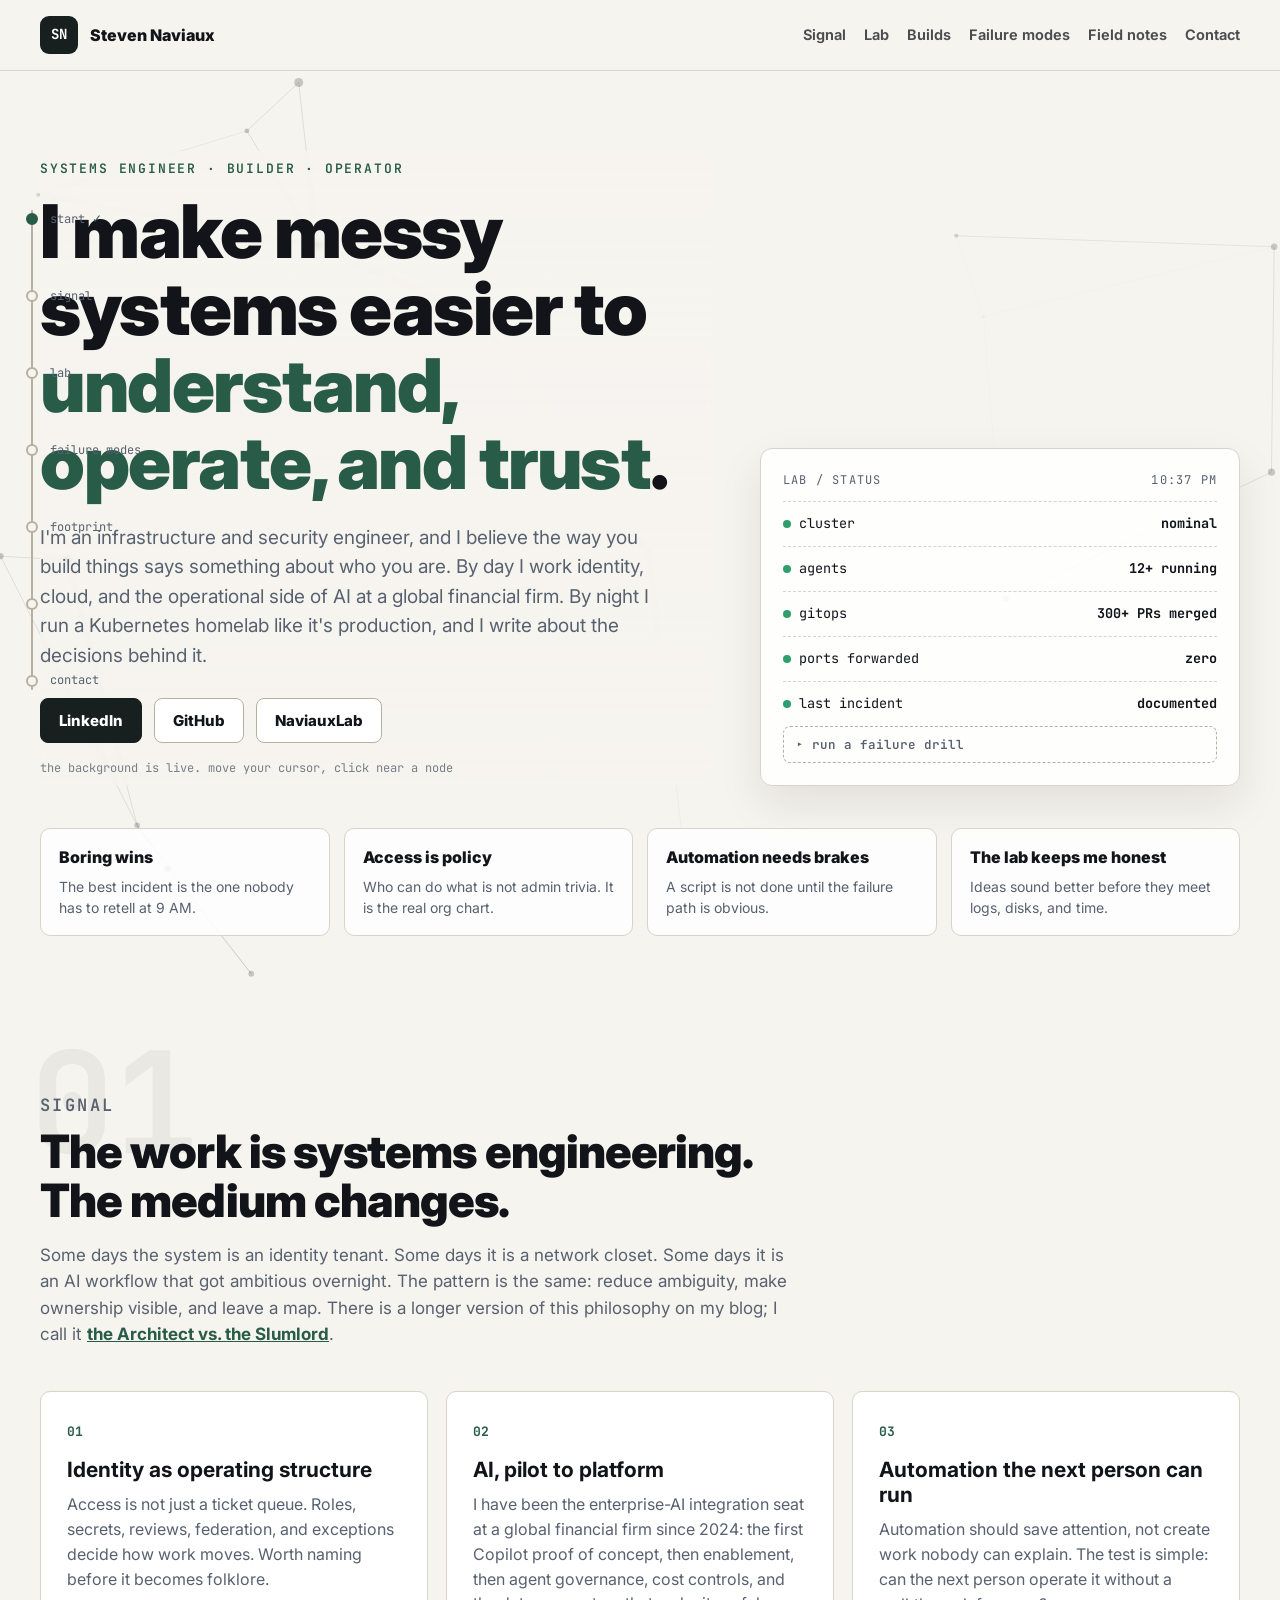
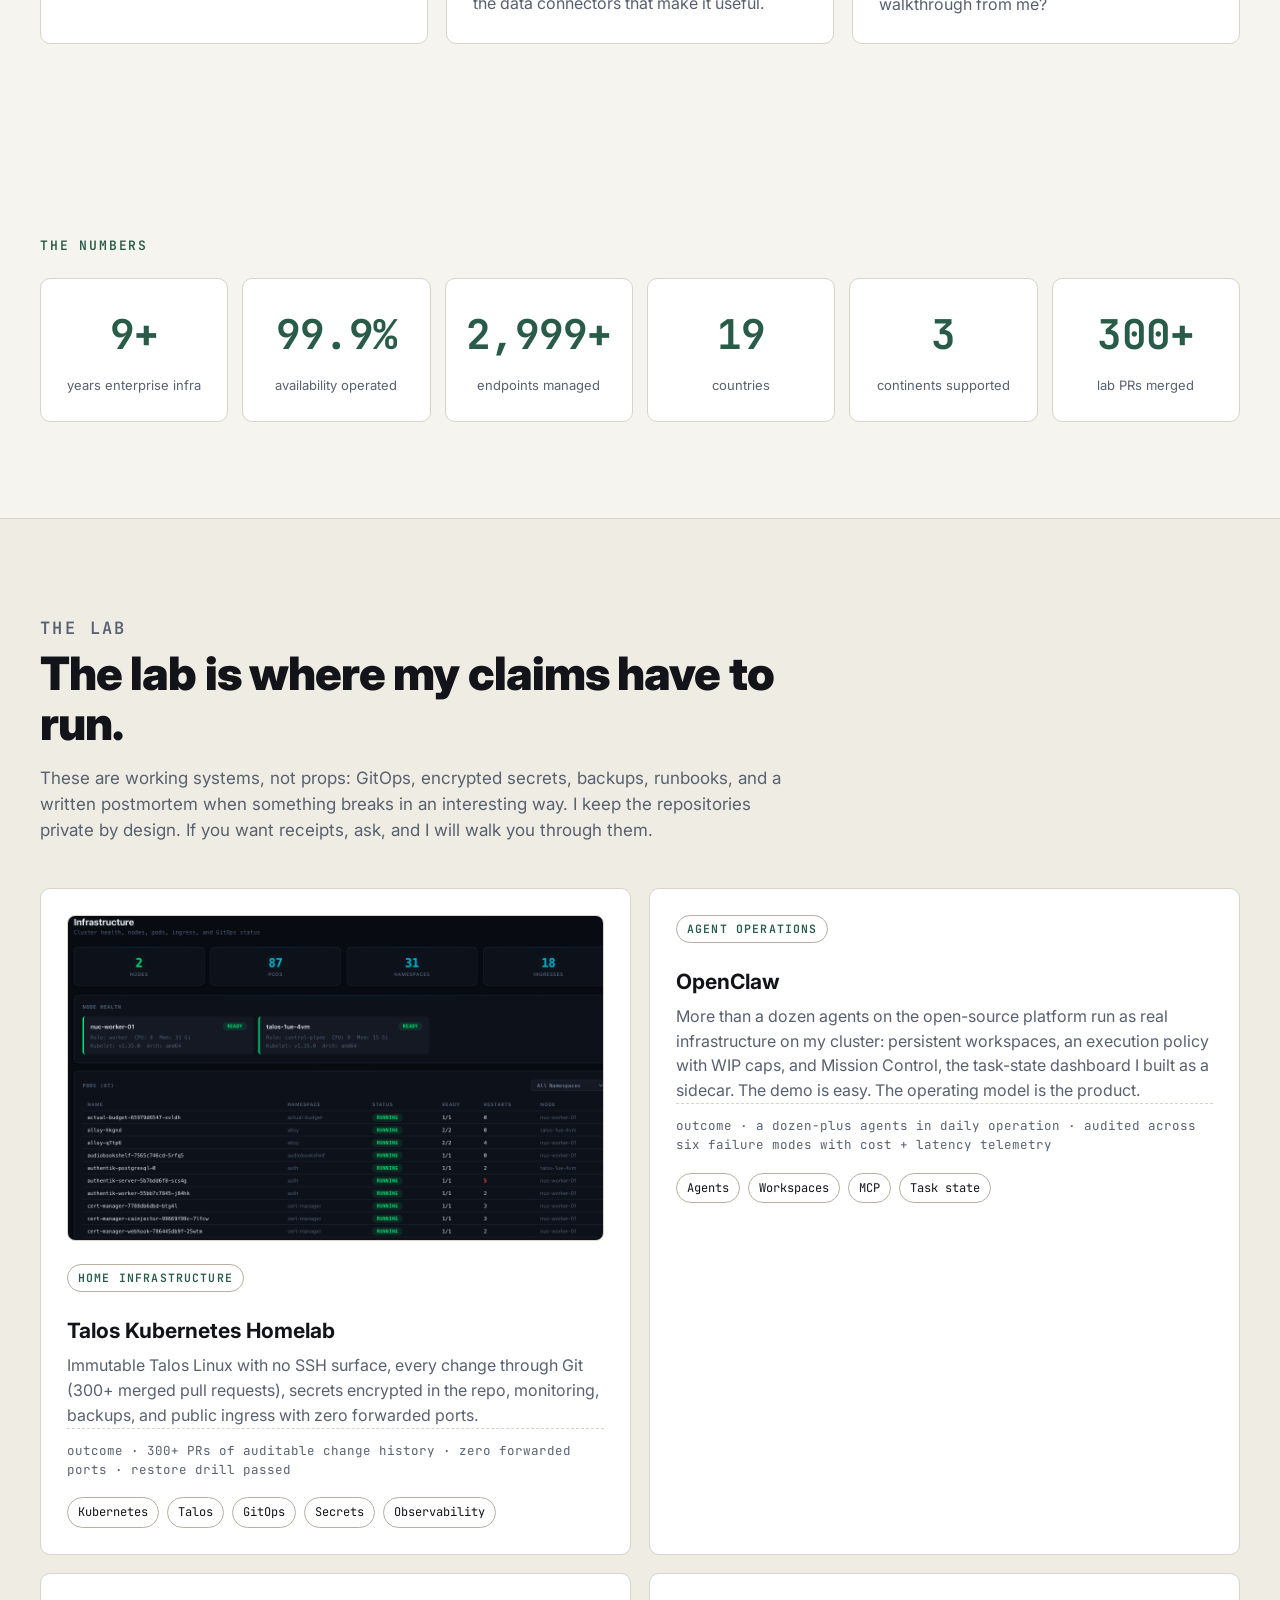
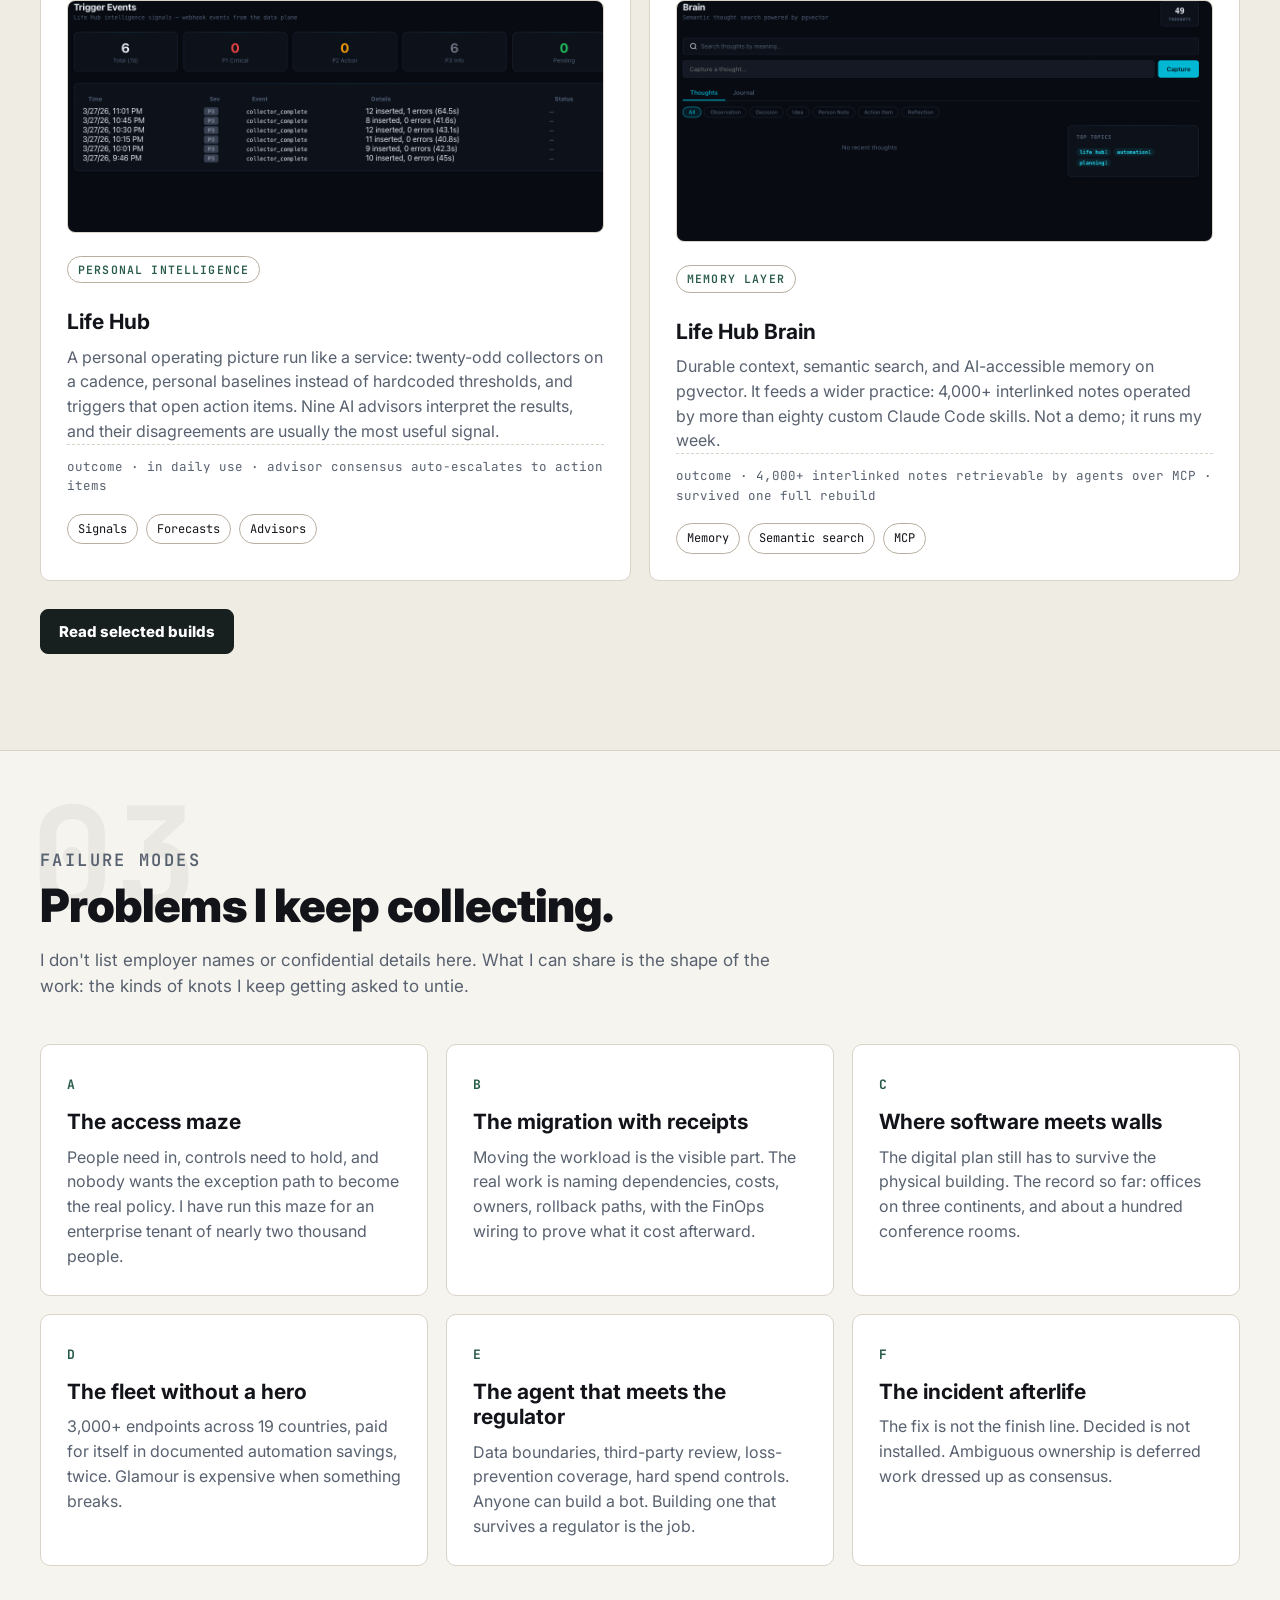
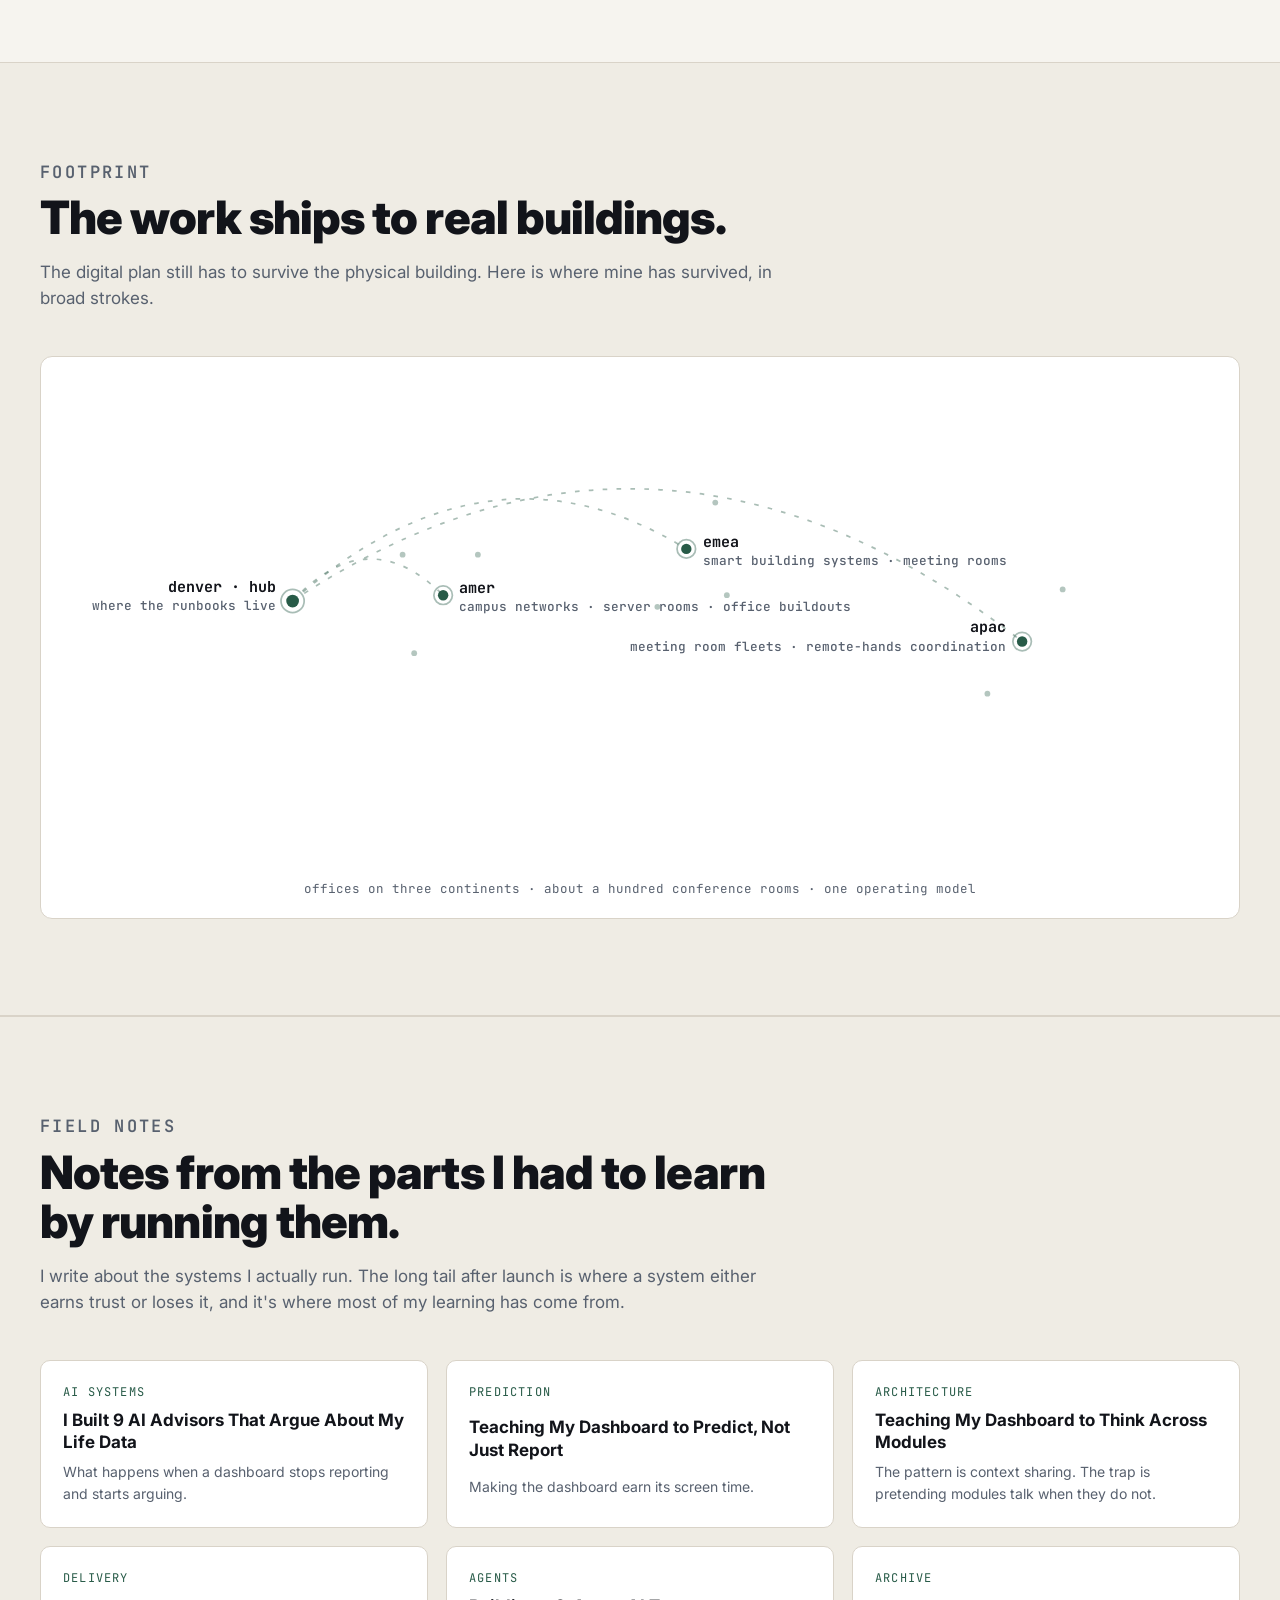
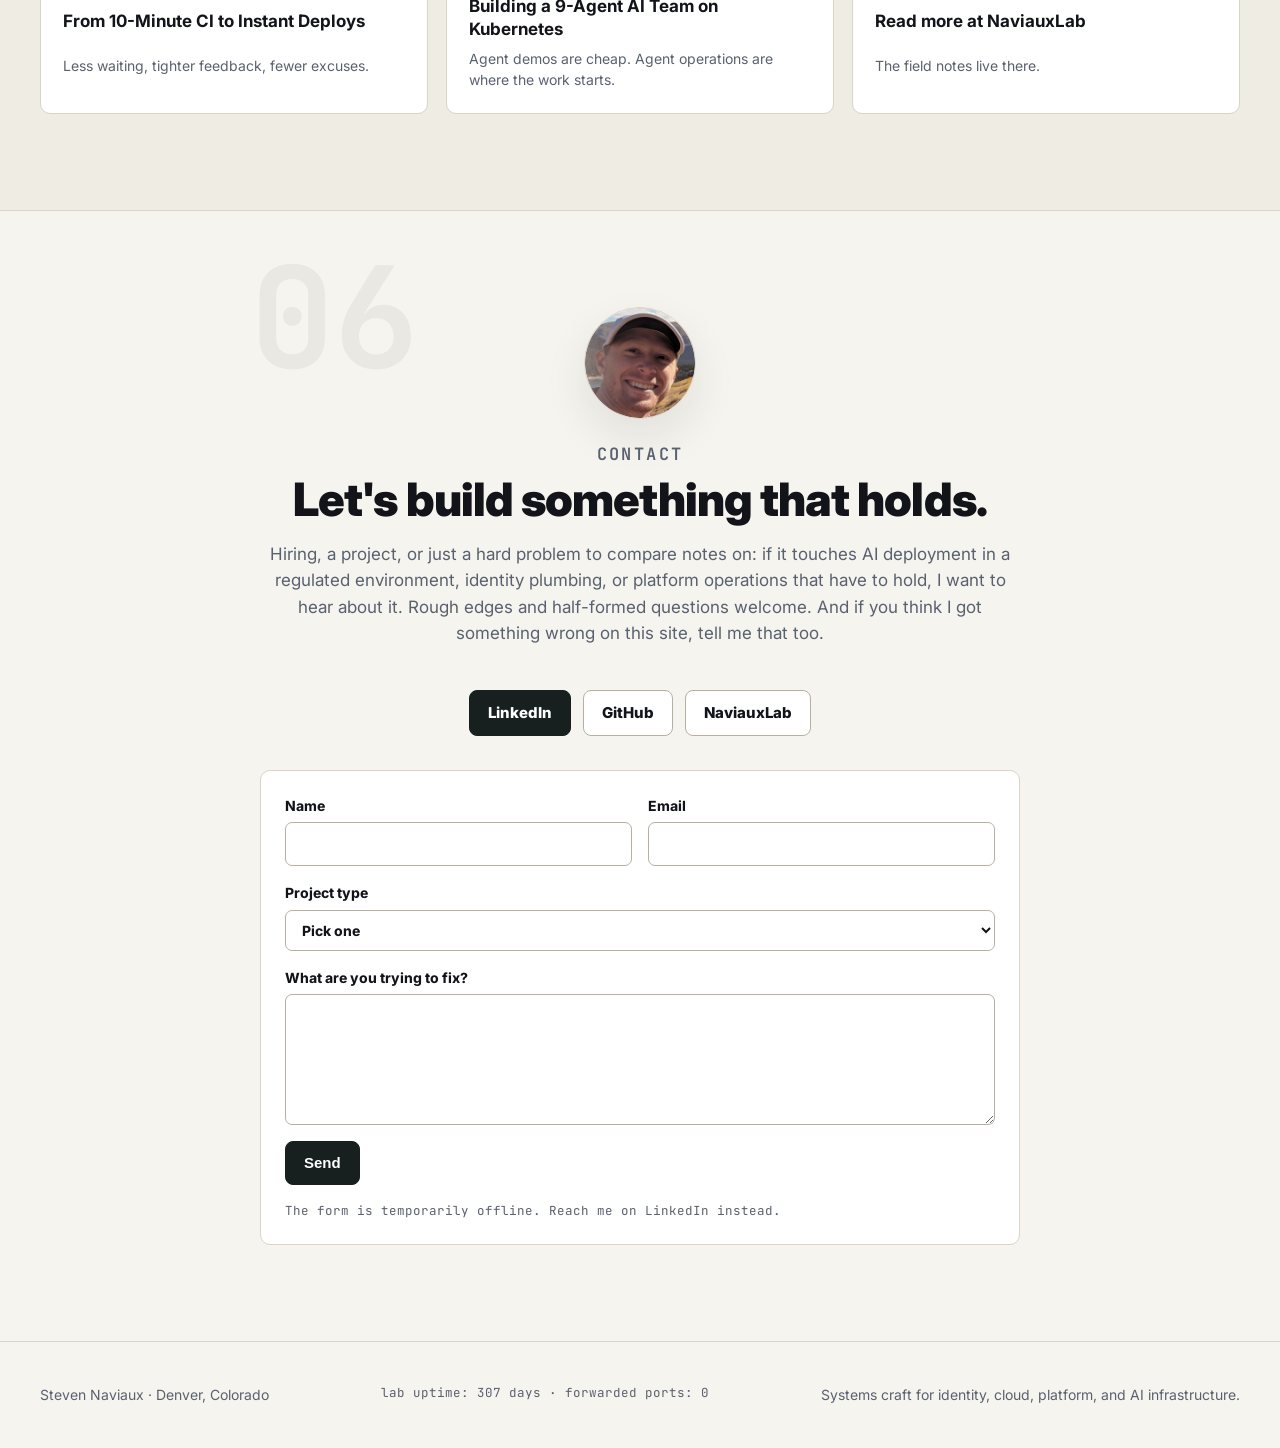
==== index.html @ 9220adcc "feat: launch portfolio site - Promote reviewed portfolio to root: topology homepage, selected builds" ====
<!doctype html>
<html lang="en">
  <head>
    <meta charset="utf-8">
    <meta name="viewport" content="width=device-width, initial-scale=1">
    <meta name="robots" content="index,follow">
    <title>Steven Naviaux | Systems Craft</title>
    <meta name="description" content="Steven Naviaux is a systems engineer focused on identity, cloud infrastructure, and the operational layer of AI deployment: governance, cost discipline, observability, and agent operations.">
    <link rel="canonical" href="https://www.stevennaviaux.com/">
    <meta property="og:type" content="profile">
    <meta property="og:title" content="Steven Naviaux | Systems Craft">
    <meta property="og:description" content="Steven Naviaux is a systems engineer focused on identity, cloud infrastructure, and the operational layer of AI deployment: governance, cost discipline, observability, and agent operations.">
    <meta property="og:url" content="https://www.stevennaviaux.com/">
    <meta property="og:image" content="https://www.stevennaviaux.com/assets/headshot.png">
    <meta name="twitter:card" content="summary">
    <meta name="twitter:title" content="Steven Naviaux | Systems Craft">
    <meta name="twitter:description" content="Steven Naviaux is a systems engineer focused on identity, cloud infrastructure, and the operational layer of AI deployment: governance, cost discipline, observability, and agent operations.">
    <meta name="twitter:image" content="https://www.stevennaviaux.com/assets/headshot.png">
    <link rel="icon" type="image/svg+xml" href="assets/favicon.svg">
    <link rel="preconnect" href="https://fonts.googleapis.com">
    <link rel="preconnect" href="https://fonts.gstatic.com" crossorigin>
    <link rel="stylesheet" href="https://fonts.googleapis.com/css2?family=Inter:wght@400..900&family=JetBrains+Mono:wght@400;600;700&display=swap">
    <style>
      :root {
        --ink: #12141a;
        --muted: #58616f;
        --paper: #f6f4ef;
        --panel: #ffffff;
        --line: #d9d3c8;
        --line-strong: #b9afa1;
        --forest: #285b48;
        --charcoal: #18201f;
        --mono: "JetBrains Mono", ui-monospace, SFMono-Regular, Menlo, monospace;
        --shadow: 0 18px 45px rgba(18, 20, 26, 0.09);
      }
      * { box-sizing: border-box; }
      html { scroll-behavior: smooth; }
      body {
        margin: 0;
        background: var(--paper);
        color: var(--ink);
        font-family: Inter, ui-sans-serif, system-ui, sans-serif;
        line-height: 1.55;
      }
      a { color: inherit; }
      :focus-visible { outline: 3px solid var(--forest); outline-offset: 3px; }
      main[id], section[id] { scroll-margin-top: 96px; }

      .ribbon {
        background: var(--charcoal);
        color: #f6f4ef;
        font-family: var(--mono);
        font-size: 12.5px;
        padding: 9px 24px;
        letter-spacing: 0.04em;
      }
      .ribbon strong { color: #8fd4b4; }

      /* pipeline spine */
      .spine {
        position: fixed; left: 26px; top: 50%; transform: translateY(-50%);
        height: min(54vh, 480px); z-index: 40;
        display: flex; flex-direction: column; justify-content: space-between;
      }
      .spine-line {
        position: absolute; left: 5px; top: 0; bottom: 0; width: 2px;
        background: var(--line-strong); border-radius: 2px;
      }
      .spine-fill {
        position: absolute; left: 0; top: 0; width: 100%; height: 0;
        background: var(--forest);
        border-radius: 2px;
        transition: height 0.15s linear;
      }
      .spine-node {
        position: relative; display: flex; align-items: center; gap: 12px;
        text-decoration: none; font-family: var(--mono); font-size: 12px; color: var(--muted);
      }
      .spine-node i {
        width: 12px; height: 12px; border-radius: 50%;
        background: var(--paper); border: 2px solid var(--line-strong);
        transition: background 0.3s, border-color 0.3s; flex: 0 0 auto;
      }
      .spine-node span { opacity: 0; transform: translateX(-6px); transition: opacity 0.25s, transform 0.25s; }
      .spine-node:hover span, .spine-node:focus-visible span, .spine-node.active span { opacity: 1; transform: none; }
      .spine-node.done i { background: var(--forest); border-color: var(--forest); }
      .spine-node.done span::after { content: " ✓"; color: var(--forest); }
      @media (max-width: 1180px) { .spine { display: none; } }

      /* chaos drill + toast */
      .chaos {
        font-family: var(--mono); font-size: 12.5px; font-weight: 600;
        border: 1px dashed var(--line-strong); border-radius: 7px;
        background: transparent; color: var(--muted);
        padding: 9px 12px; cursor: pointer; text-align: left;
        transition: color 0.2s, border-color 0.2s;
      }
      .chaos:hover:not(:disabled) { color: var(--forest); border-color: var(--forest); }
      .chaos:disabled { cursor: wait; color: #c0392b; border-color: #c0392b; }
      .status-row.down .dot { background: #c0392b; animation-duration: 0.6s; }
      .status-row.down b { color: #c0392b; }
      .toast {
        position: fixed; right: 22px; bottom: 22px; z-index: 70;
        background: var(--charcoal); color: #efece4;
        font-family: var(--mono); font-size: 13px;
        border-radius: 9px; padding: 14px 18px; box-shadow: var(--shadow);
        opacity: 0; transform: translateY(14px); transition: opacity 0.3s, transform 0.3s;
        pointer-events: none; max-width: 340px;
      }
      .toast.show { opacity: 1; transform: none; }
      .toast b { color: #8fd4b4; }
      .hint { font-family: var(--mono); font-size: 12px; color: var(--muted); margin: 16px 0 0; opacity: 0.8; }

      header.site {
        position: sticky; top: 0; z-index: 50;
        display: flex; align-items: center; justify-content: space-between; gap: 20px;
        padding: 16px 40px;
        background: rgba(246, 244, 239, 0.88);
        backdrop-filter: blur(10px);
        border-bottom: 1px solid var(--line);
      }
      .brand { display: flex; align-items: center; gap: 12px; font-weight: 850; text-decoration: none; }
      .brand-mark {
        display: inline-grid; place-items: center; width: 38px; height: 38px;
        border-radius: 9px; background: var(--charcoal); color: #fff;
        font-family: var(--mono); font-size: 14px; font-weight: 700;
      }
      nav.links { display: flex; flex-wrap: wrap; gap: 18px; font-size: 14.5px; font-weight: 650; }
      nav.links a { text-decoration: none; opacity: 0.75; transition: opacity 0.15s; }
      nav.links a:hover { opacity: 1; }

      /* hero */
      .hero {
        position: relative;
        min-height: 92vh;
        display: grid;
        align-items: center;
        padding: 80px 40px 60px;
        overflow: hidden;
      }
      #topology {
        position: absolute; inset: 0; width: 100%; height: 100%;
        display: block;
      }
      .hero-inner {
        position: relative;
        max-width: 1200px;
        margin: 0 auto;
        width: 100%;
        display: grid;
        grid-template-columns: minmax(0, 1.4fr) minmax(0, 1fr);
        gap: 48px;
        align-items: end;
      }
      .hero-copy {
        background: linear-gradient(180deg, rgba(246,244,239,0.72), rgba(246,244,239,0.55));
        backdrop-filter: blur(2px);
        border-radius: 12px;
        padding: 8px 12px 8px 0;
      }
      .eyebrow {
        font-family: var(--mono);
        font-size: 13px; font-weight: 600;
        letter-spacing: 0.14em; text-transform: uppercase;
        color: var(--forest);
        margin: 0 0 14px;
      }
      .hero h1 {
        font-size: clamp(40px, 5.8vw, 74px);
        line-height: 1.04;
        letter-spacing: -0.02em;
        margin: 0 0 22px;
        font-weight: 880;
      }
      .hero h1 .accent { color: var(--forest); }
      .hero-lede { font-size: 19px; color: var(--muted); max-width: 640px; margin: 0 0 28px; }
      .actions { display: flex; flex-wrap: wrap; gap: 12px; }
      .button {
        display: inline-flex; align-items: center; justify-content: center;
        min-height: 44px; padding: 10px 18px;
        border: 1px solid var(--line-strong); border-radius: 8px;
        background: #fff; font-size: 15px; font-weight: 800; text-decoration: none;
        transition: transform 0.15s ease, box-shadow 0.15s ease, border-color 0.15s;
      }
      .button:hover { transform: translateY(-2px); box-shadow: var(--shadow); border-color: var(--ink); }
      .button-primary { background: var(--charcoal); border-color: var(--charcoal); color: #fff; }

      .statusboard {
        border: 1px solid var(--line);
        border-radius: 12px;
        background: rgba(255,255,255,0.9);
        box-shadow: var(--shadow);
        padding: 22px;
        font-family: var(--mono);
        font-size: 13.5px;
        display: grid;
        gap: 12px;
      }
      .statusboard header {
        all: unset;
        display: flex; justify-content: space-between;
        color: var(--muted); font-size: 12px; letter-spacing: 0.1em; text-transform: uppercase;
      }
      .status-row { display: flex; justify-content: space-between; gap: 12px; border-top: 1px dashed var(--line); padding-top: 11px; }
      .status-row b { font-weight: 700; }
      .dot { display: inline-block; width: 8px; height: 8px; border-radius: 50%; background: #2f9e6e; margin-right: 8px; animation: pulse 2.4s ease-in-out infinite; }
      @keyframes pulse { 0%,100% { opacity: 1; } 50% { opacity: 0.35; } }

      /* principles strip */
      .principles {
        max-width: 1200px; margin: 42px auto 0; position: relative;
        display: grid; grid-template-columns: repeat(4, 1fr); gap: 14px;
      }
      .principles div {
        background: rgba(255,255,255,0.86); border: 1px solid var(--line); border-radius: 10px; padding: 16px 18px;
      }
      .principles dt { font-weight: 850; font-size: 16px; margin-bottom: 6px; }
      .principles dd { margin: 0; color: var(--muted); font-size: 14px; }

      /* sections */
      section.block { padding: 96px 40px; }
      .inner { max-width: 1200px; margin: 0 auto; }
      .section-head { max-width: 760px; margin-bottom: 44px; position: relative; }
      .section-head h2 { font-size: clamp(30px, 3.8vw, 46px); line-height: 1.08; letter-spacing: -0.02em; margin: 8px 0 16px; font-weight: 870; }
      .section-head p { color: var(--muted); font-size: 17px; margin: 0; }
      .band { background: #efece4; border-top: 1px solid var(--line); border-bottom: 1px solid var(--line); }

      .grid3 { display: grid; grid-template-columns: repeat(3, 1fr); gap: 18px; }
      .grid2 { display: grid; grid-template-columns: repeat(2, 1fr); gap: 18px; }
      .card {
        background: var(--panel); border: 1px solid var(--line); border-radius: 10px; padding: 26px;
        transition: transform 0.2s ease, box-shadow 0.2s ease;
      }
      .card:hover { transform: translateY(-4px); box-shadow: var(--shadow); }
      .card h3 { margin: 14px 0 10px; font-size: 21px; line-height: 1.2; }
      .card p { color: var(--muted); margin: 0; }
      .kicker { font-family: var(--mono); font-weight: 700; color: var(--forest); font-size: 13px; }
      .plabel {
        display: inline-block; font-family: var(--mono); font-size: 11.5px; font-weight: 600;
        letter-spacing: 0.1em; text-transform: uppercase; color: var(--forest);
        border: 1px solid var(--line-strong); border-radius: 999px; padding: 4px 10px; margin-bottom: 12px;
      }
      .shot { width: 100%; border-radius: 8px; border: 1px solid var(--line); margin-bottom: 16px; }
      .tags { display: flex; flex-wrap: wrap; gap: 8px; list-style: none; margin: 18px 0 0; padding: 0; }
      .tags li { font-family: var(--mono); font-size: 12px; border: 1px solid var(--line-strong); border-radius: 999px; padding: 5px 10px; }

      .writing-card {
        display: grid; gap: 8px; text-decoration: none;
        background: var(--panel); border: 1px solid var(--line); border-radius: 10px; padding: 22px;
        transition: transform 0.2s ease, box-shadow 0.2s ease;
      }
      .writing-card:hover { transform: translateY(-4px); box-shadow: var(--shadow); }
      .writing-card span { font-family: var(--mono); font-size: 12px; color: var(--forest); text-transform: uppercase; letter-spacing: 0.1em; }
      .writing-card strong { font-size: 17px; line-height: 1.3; }
      .writing-card small { color: var(--muted); font-size: 14px; }

      .quiet-link { color: var(--forest); font-weight: 700; }

      /* outcome lines */
      .outcome {
        font-family: var(--mono); font-size: 12.5px; color: var(--forest);
        margin: 16px 0 0; padding-top: 12px; border-top: 1px dashed var(--line);
      }
      .outcome::before { content: "outcome · "; color: var(--muted); }

      /* contact */
      .contact { text-align: center; }
      .contact .section-head { margin-left: auto; margin-right: auto; }
      .contact-headshot {
        display: block; width: 112px; height: 112px; margin: 0 auto 22px;
        border-radius: 50%; border: 1px solid var(--line); box-shadow: var(--shadow);
      }
      .contact-links { display: flex; justify-content: center; flex-wrap: wrap; gap: 12px; margin-top: 26px; }

      footer.site {
        display: flex; justify-content: space-between; flex-wrap: wrap; gap: 12px;
        border-top: 1px solid var(--line); padding: 28px 40px; font-size: 14px; color: var(--muted);
      }

      /* receipts counters */
      .stats { display: grid; grid-template-columns: repeat(6, 1fr); gap: 14px; }
      .stat {
        background: var(--panel); border: 1px solid var(--line); border-radius: 10px;
        padding: 24px 16px; text-align: center;
      }
      .stat b {
        display: block; font-family: var(--mono); font-weight: 700;
        font-size: clamp(28px, 3.2vw, 44px); letter-spacing: -0.02em;
        color: var(--forest); margin-bottom: 6px;
      }
      .stat span { font-size: 13px; color: var(--muted); }

      /* footprint map */
      .map-wrap {
        background: var(--panel); border: 1px solid var(--line); border-radius: 12px;
        padding: 24px 20px 16px; overflow: hidden;
      }
      .map-svg { width: 100%; height: auto; display: block; }
      .map-caption {
        font-family: var(--mono); font-size: 12.5px; color: var(--muted);
        text-align: center; margin: 12px 0 4px;
      }
      .region-label {
        font: 600 13px var(--mono); fill: rgba(88, 97, 111, 0.35);
        letter-spacing: 0.3em; text-transform: uppercase;
      }
      .city-dot { fill: var(--forest); }
      .city-halo {
        fill: none; stroke: rgba(40, 91, 72, 0.4); stroke-width: 1.5;
        transform-box: fill-box; transform-origin: center;
        animation: halo 2.8s ease-out infinite;
      }
      @keyframes halo {
        0% { transform: scale(0.5); opacity: 1; }
        100% { transform: scale(2.1); opacity: 0; }
      }
      .city-label { font: 700 13px var(--mono); fill: var(--ink); }
      .city-chip { font: 500 11px var(--mono); fill: var(--muted); }
      .arc {
        fill: none; stroke: rgba(40, 91, 72, 0.4); stroke-width: 1.5;
        stroke-dasharray: 4 8; animation: dashmove 3s linear infinite;
      }
      @keyframes dashmove { to { stroke-dashoffset: -120; } }

      /* section numerals */
      .section-head::before {
        content: attr(data-num);
        position: absolute; top: -60px; left: -10px; z-index: -1;
        font-family: var(--mono); font-weight: 700; line-height: 1;
        font-size: clamp(90px, 11vw, 150px);
        color: rgba(24, 32, 31, 0.055);
        pointer-events: none;
      }

      /* nav underlines */
      nav.links a { position: relative; }
      nav.links a::after {
        content: ""; position: absolute; left: 0; right: 0; bottom: -4px; height: 2px;
        background: var(--forest); transform: scaleX(0); transform-origin: left;
        transition: transform 0.25s ease;
      }
      nav.links a:hover::after, nav.links a:focus-visible::after { transform: scaleX(1); }

      /* preloader */
      .preloader {
        position: fixed; inset: 0; z-index: 100;
        background: var(--paper); display: none; place-items: center;
        transition: opacity 0.4s ease;
      }
      .js .preloader { display: grid; }
      .preloader.done { opacity: 0; pointer-events: none; }
      .preloader pre { font-family: var(--mono); font-size: 13.5px; color: var(--muted); margin: 0; text-align: left; }
      .preloader .ok { color: var(--forest); font-weight: 700; }

      /* footer uptime */
      footer.site .uptime { font-family: var(--mono); font-size: 12.5px; }

      .skip-link {
        position: absolute; left: 16px; top: 12px; z-index: 120;
        transform: translateY(-200%);
        border-radius: 6px; background: var(--ink); color: #ffffff;
        padding: 10px 14px; text-decoration: none; font-weight: 700;
      }
      .skip-link:focus { transform: translateY(0); }

      /* lead form */
      .lead-form {
        background: var(--panel); border: 1px solid var(--line); border-radius: 10px;
        display: grid; gap: 16px; grid-template-columns: repeat(2, minmax(0, 1fr));
        margin: 34px auto 0; max-width: 760px; padding: 24px; text-align: left;
      }
      .lead-form label { display: grid; gap: 6px; font-size: 14px; font-weight: 750; }
      .lead-form label.full { grid-column: 1 / -1; }
      .lead-form input, .lead-form select, .lead-form textarea {
        border: 1px solid var(--line-strong); border-radius: 7px;
        padding: 10px 12px; font: inherit; background: #ffffff; color: var(--ink);
        width: 100%; min-width: 0;
      }
      .lead-form label { min-width: 0; }
      .lead-form textarea { resize: vertical; }
      .lead-form .honeypot { position: absolute; left: -9999px; }
      .lead-form button { grid-column: 1 / -1; justify-self: start; }
      .form-status { grid-column: 1 / -1; font-family: var(--mono); font-size: 12.5px; color: var(--muted); margin: 0; }

      /* reveal on scroll (hidden state only applies once JS has confirmed itself via .js) */
      .js .reveal { opacity: 0; transform: translateY(26px); transition: opacity 0.6s ease, transform 0.6s ease; }
      .reveal.visible { opacity: 1; transform: none; }
      .js .reveal-stagger > * { opacity: 0; transform: translateY(26px); transition: opacity 0.55s ease, transform 0.55s ease; }
      .reveal-stagger.visible > * { opacity: 1; transform: none; }
      .reveal-stagger.visible > *:nth-child(2) { transition-delay: 0.08s; }
      .reveal-stagger.visible > *:nth-child(3) { transition-delay: 0.16s; }
      .reveal-stagger.visible > *:nth-child(4) { transition-delay: 0.24s; }
      .reveal-stagger.visible > *:nth-child(5) { transition-delay: 0.32s; }
      .reveal-stagger.visible > *:nth-child(6) { transition-delay: 0.4s; }

      @media (max-width: 980px) {
        .hero-inner { grid-template-columns: 1fr; align-items: start; }
        .principles { grid-template-columns: repeat(2, 1fr); }
        .grid3, .grid2 { grid-template-columns: repeat(2, 1fr); }
        .stats { grid-template-columns: repeat(3, 1fr); }
      }
      @media (max-width: 680px) {
        header.site, section.block, footer.site { padding-left: 20px; padding-right: 20px; }
        .hero { padding: 60px 20px 40px; }
        .principles, .grid3, .grid2 { grid-template-columns: 1fr; }
        .stats { grid-template-columns: repeat(2, 1fr); }
        .section-head::before { font-size: 80px; top: -44px; }
        .lead-form { grid-template-columns: 1fr; }
        main[id], section[id] { scroll-margin-top: 150px; }
      }
      @media (prefers-reduced-motion: reduce) {
        html { scroll-behavior: auto; }
        *, *::before, *::after { animation-duration: 0.01ms !important; transition-duration: 0.01ms !important; }
        .reveal, .reveal-stagger > * { opacity: 1 !important; transform: none !important; }
        .hint { display: none; }
        .preloader, .js .preloader { display: none; }
        .city-halo, .arc, .dot { animation: none; }
      }
    </style>
    <script src="assets/contact-form.js" defer></script>
    <script type="application/ld+json">
      {
        "@context": "https://schema.org",
        "@type": "Person",
        "name": "Steven Naviaux",
        "jobTitle": "Systems Engineer",
        "description": "Systems engineer focused on identity, cloud infrastructure, and the operational layer of AI deployment: governance, cost discipline, observability, agent operations.",
        "url": "https://www.stevennaviaux.com/",
        "image": "https://www.stevennaviaux.com/assets/headshot.png",
        "address": {
          "@type": "PostalAddress",
          "addressLocality": "Denver",
          "addressRegion": "CO",
          "addressCountry": "US"
        },
        "sameAs": [
          "https://www.linkedin.com/in/snaviaux/",
          "https://github.com/snaviaux",
          "https://steven.naviauxlab.com/"
        ],
        "knowsAbout": [
          "Identity systems",
          "Hybrid cloud",
          "AI governance",
          "Agent operations",
          "Microsoft 365 Copilot",
          "Kubernetes",
          "GitOps",
          "MCP",
          "Technical writing"
        ]
      }
    </script>
  </head>
  <body class="portfolio-page live-mode" data-site-state="live">
    <a class="skip-link" href="#top">Skip to content</a>
    <div class="preloader" id="preloader" aria-hidden="true"><pre id="bootlog">mounting /lab</pre></div>
    <nav class="spine" aria-label="Page progress">
      <div class="spine-line"><div class="spine-fill"></div></div>
      <a class="spine-node" href="#top" data-target="top"><i></i><span>start</span></a>
      <a class="spine-node" href="#signal" data-target="signal"><i></i><span>signal</span></a>
      <a class="spine-node" href="#lab" data-target="lab"><i></i><span>lab</span></a>
      <a class="spine-node" href="#patterns" data-target="patterns"><i></i><span>failure modes</span></a>
      <a class="spine-node" href="#footprint" data-target="footprint"><i></i><span>footprint</span></a>
      <a class="spine-node" href="#writing" data-target="writing"><i></i><span>field notes</span></a>
      <a class="spine-node" href="#contact" data-target="contact"><i></i><span>contact</span></a>
    </nav>
    <div class="toast" id="toast" role="status" aria-live="polite"></div>

    <header class="site">
      <a class="brand" href="#top"><span class="brand-mark">SN</span><span>Steven Naviaux</span></a>
      <nav class="links" aria-label="Sections">
        <a href="#signal">Signal</a>
        <a href="#lab">Lab</a>
        <a href="builds/">Builds</a>
        <a href="#patterns">Failure modes</a>
        <a href="#writing">Field notes</a>
        <a href="#contact">Contact</a>
      </nav>
    </header>

    <main id="top">
      <section class="hero" aria-labelledby="hero-title">
        <canvas id="topology" aria-hidden="true"></canvas>
        <div class="hero-inner">
          <div class="hero-copy">
            <p class="eyebrow">Systems engineer · Builder · Operator</p>
            <h1 id="hero-title">I make messy systems easier to <span class="accent">understand, operate, and trust</span>.</h1>
            <p class="hero-lede">
              I'm an infrastructure and security engineer, and I believe the way you build things says something about who you are. By day I work identity, cloud, and the operational side of AI at a global financial firm. By night I run a Kubernetes homelab like it's production, and I write about the decisions behind it.
            </p>
            <div class="actions">
              <a class="button button-primary" href="https://www.linkedin.com/in/snaviaux/">LinkedIn</a>
              <a class="button" href="https://github.com/snaviaux">GitHub</a>
              <a class="button" href="https://steven.naviauxlab.com/">NaviauxLab</a>
            </div>
            <p class="hint">the background is live. move your cursor, click near a node</p>
          </div>
          <div class="statusboard" aria-label="Lab status board">
            <header><span>lab / status</span><span id="clock">--:--</span></header>
            <div class="status-row" id="clusterRow"><span><span class="dot"></span>cluster</span><b id="clusterState">nominal</b></div>
            <div class="status-row"><span><span class="dot"></span>agents</span><b>12+ running</b></div>
            <div class="status-row"><span><span class="dot"></span>gitops</span><b>300+ PRs merged</b></div>
            <div class="status-row"><span><span class="dot"></span>ports forwarded</span><b>zero</b></div>
            <div class="status-row"><span><span class="dot"></span>last incident</span><b id="lastIncident">documented</b></div>
            <button class="chaos" id="chaosBtn" type="button">▸ run a failure drill</button>
          </div>
        </div>
        <dl class="principles reveal-stagger" aria-label="Operating principles">
          <div><dt>Boring wins</dt><dd>The best incident is the one nobody has to retell at 9 AM.</dd></div>
          <div><dt>Access is policy</dt><dd>Who can do what is not admin trivia. It is the real org chart.</dd></div>
          <div><dt>Automation needs brakes</dt><dd>A script is not done until the failure path is obvious.</dd></div>
          <div><dt>The lab keeps me honest</dt><dd>Ideas sound better before they meet logs, disks, and time.</dd></div>
        </dl>
      </section>

      <section class="block" id="signal">
        <div class="inner">
          <div class="section-head reveal" data-num="01">
            <p class="eyebrow">Signal</p>
            <h2>The work is systems engineering. The medium changes.</h2>
            <p>Some days the system is an identity tenant. Some days it is a network closet. Some days it is an AI workflow that got ambitious overnight. The pattern is the same: reduce ambiguity, make ownership visible, and leave a map. There is a longer version of this philosophy on my blog; I call it <a class="quiet-link" href="https://steven.naviauxlab.com/about/">the Architect vs. the Slumlord</a>.</p>
          </div>
          <div class="grid3 reveal-stagger">
            <article class="card">
              <span class="kicker">01</span>
              <h3>Identity as operating structure</h3>
              <p>Access is not just a ticket queue. Roles, secrets, reviews, federation, and exceptions decide how work moves. Worth naming before it becomes folklore.</p>
            </article>
            <article class="card">
              <span class="kicker">02</span>
              <h3>AI, pilot to platform</h3>
              <p>I have been the enterprise-AI integration seat at a global financial firm since 2024: the first Copilot proof of concept, then enablement, then agent governance, cost controls, and the data connectors that make it useful.</p>
            </article>
            <article class="card">
              <span class="kicker">03</span>
              <h3>Automation the next person can run</h3>
              <p>Automation should save attention, not create work nobody can explain. The test is simple: can the next person operate it without a walkthrough from me?</p>
            </article>
          </div>
        </div>
      </section>

      <section class="block" id="receipts" aria-label="Vitals">
        <div class="inner">
          <p class="eyebrow reveal" style="margin-bottom: 22px;">The numbers</p>
          <div class="stats reveal-stagger">
            <div class="stat"><b data-count="9" data-suffix="+">0</b><span>years enterprise infra</span></div>
            <div class="stat"><b data-count="99.9" data-decimals="1" data-suffix="%">0</b><span>availability operated</span></div>
            <div class="stat"><b data-count="3000" data-suffix="+">0</b><span>endpoints managed</span></div>
            <div class="stat"><b data-count="19">0</b><span>countries</span></div>
            <div class="stat"><b data-count="3">0</b><span>continents supported</span></div>
            <div class="stat"><b data-count="300" data-suffix="+">0</b><span>lab PRs merged</span></div>
          </div>
        </div>
      </section>

      <section class="block band" id="lab">
        <div class="inner">
          <div class="section-head reveal" data-num="02">
            <p class="eyebrow">The lab</p>
            <h2>The lab is where my claims have to run.</h2>
            <p>These are working systems, not props: GitOps, encrypted secrets, backups, runbooks, and a written postmortem when something breaks in an interesting way. I keep the repositories private by design. If you want receipts, ask, and I will walk you through them.</p>
          </div>
          <div class="grid2 reveal-stagger">
            <article class="card">
              <img class="shot" src="assets/lab-infra.png" alt="Infrastructure dashboard showing cluster health, nodes, pods, namespaces, and ingress status.">
              <span class="plabel">Home infrastructure</span>
              <h3>Talos Kubernetes Homelab</h3>
              <p>Immutable Talos Linux with no SSH surface, every change through Git (300+ merged pull requests), secrets encrypted in the repo, monitoring, backups, and public ingress with zero forwarded ports.</p>
              <p class="outcome">300+ PRs of auditable change history · zero forwarded ports · restore drill passed</p>
              <ul class="tags"><li>Kubernetes</li><li>Talos</li><li>GitOps</li><li>Secrets</li><li>Observability</li></ul>
            </article>
            <article class="card">
              <span class="plabel">Agent operations</span>
              <h3>OpenClaw</h3>
              <p>More than a dozen agents on the open-source platform run as real infrastructure on my cluster: persistent workspaces, an execution policy with WIP caps, and Mission Control, the task-state dashboard I built as a sidecar. The demo is easy. The operating model is the product.</p>
              <p class="outcome">a dozen-plus agents in daily operation · audited across six failure modes with cost + latency telemetry</p>
              <ul class="tags"><li>Agents</li><li>Workspaces</li><li>MCP</li><li>Task state</li></ul>
            </article>
            <article class="card">
              <img class="shot" src="assets/lab-triggers.png" alt="Mission Control trigger events view showing Life Hub intelligence signals and collector status.">
              <span class="plabel">Personal intelligence</span>
              <h3>Life Hub</h3>
              <p>A personal operating picture run like a service: twenty-odd collectors on a cadence, personal baselines instead of hardcoded thresholds, and triggers that open action items. Nine AI advisors interpret the results, and their disagreements are usually the most useful signal.</p>
              <p class="outcome">in daily use · advisor consensus auto-escalates to action items</p>
              <ul class="tags"><li>Signals</li><li>Forecasts</li><li>Advisors</li></ul>
            </article>
            <article class="card">
              <img class="shot" src="assets/lab-brain.png" alt="Semantic thought search interface with topic filters and search controls.">
              <span class="plabel">Memory layer</span>
              <h3>Life Hub Brain</h3>
              <p>Durable context, semantic search, and AI-accessible memory on pgvector. It feeds a wider practice: 4,000+ interlinked notes operated by more than eighty custom Claude Code skills. Not a demo; it runs my week.</p>
              <p class="outcome">4,000+ interlinked notes retrievable by agents over MCP · survived one full rebuild</p>
              <ul class="tags"><li>Memory</li><li>Semantic search</li><li>MCP</li></ul>
            </article>
          </div>
          <div class="actions reveal" style="margin-top: 28px;">
            <a class="button button-primary" href="builds/">Read selected builds</a>
          </div>
        </div>
      </section>

      <section class="block" id="patterns">
        <div class="inner">
          <div class="section-head reveal" data-num="03">
            <p class="eyebrow">Failure modes</p>
            <h2>Problems I keep collecting.</h2>
            <p>I don't list employer names or confidential details here. What I can share is the shape of the work: the kinds of knots I keep getting asked to untie.</p>
          </div>
          <div class="grid3 reveal-stagger">
            <article class="card"><span class="kicker">A</span><h3>The access maze</h3><p>People need in, controls need to hold, and nobody wants the exception path to become the real policy. I have run this maze for an enterprise tenant of nearly two thousand people.</p></article>
            <article class="card"><span class="kicker">B</span><h3>The migration with receipts</h3><p>Moving the workload is the visible part. The real work is naming dependencies, costs, owners, rollback paths, with the FinOps wiring to prove what it cost afterward.</p></article>
            <article class="card"><span class="kicker">C</span><h3>Where software meets walls</h3><p>The digital plan still has to survive the physical building. The record so far: offices on three continents, and about a hundred conference rooms.</p></article>
            <article class="card"><span class="kicker">D</span><h3>The fleet without a hero</h3><p>3,000+ endpoints across 19 countries, paid for itself in documented automation savings, twice. Glamour is expensive when something breaks.</p></article>
            <article class="card"><span class="kicker">E</span><h3>The agent that meets the regulator</h3><p>Data boundaries, third-party review, loss-prevention coverage, hard spend controls. Anyone can build a bot. Building one that survives a regulator is the job.</p></article>
            <article class="card"><span class="kicker">F</span><h3>The incident afterlife</h3><p>The fix is not the finish line. Decided is not installed. Ambiguous ownership is deferred work dressed up as consensus.</p></article>
          </div>
        </div>
      </section>

      <section class="block band" id="footprint">
        <div class="inner">
          <div class="section-head reveal" data-num="04">
            <p class="eyebrow">Footprint</p>
            <h2>The work ships to real buildings.</h2>
            <p>The digital plan still has to survive the physical building. Here is where mine has survived, in broad strokes.</p>
          </div>
          <div class="map-wrap reveal">
            <svg class="map-svg" viewBox="0 0 1000 420" xmlns="http://www.w3.org/2000/svg" role="img" aria-label="Stylized map of work supported across North America, Europe, and Asia">
              <path class="arc" d="M200,190 Q265,120 330,185"/>
              <path class="arc" d="M200,190 Q370,40 540,145"/>
              <path class="arc" d="M200,190 Q515,-20 830,225"/>

              <g class="city" transform="translate(200,190)">
                <circle class="city-halo" r="10"/>
                <circle class="city-dot" r="5.5"/>
                <text class="city-label" x="-14" y="-8" text-anchor="end">denver · hub</text>
                <text class="city-chip" x="-14" y="8" text-anchor="end">where the runbooks live</text>
              </g>

              <g class="city" transform="translate(330,185)">
                <circle class="city-halo" r="8"/>
                <circle class="city-dot" r="4.5"/>
                <text class="city-label" x="14" y="-2">amer</text>
                <text class="city-chip" x="14" y="14">campus networks · server rooms · office buildouts</text>
              </g>
              <circle class="city-dot" cx="305" cy="235" r="2.5" opacity="0.35"/>
              <circle class="city-dot" cx="360" cy="150" r="2.5" opacity="0.35"/>
              <circle class="city-dot" cx="295" cy="150" r="2.5" opacity="0.35"/>

              <g class="city" transform="translate(540,145)">
                <circle class="city-halo" r="8"/>
                <circle class="city-dot" r="4.5"/>
                <text class="city-label" x="14" y="-2">emea</text>
                <text class="city-chip" x="14" y="14">smart building systems · meeting rooms</text>
              </g>
              <circle class="city-dot" cx="515" cy="195" r="2.5" opacity="0.35"/>
              <circle class="city-dot" cx="575" cy="185" r="2.5" opacity="0.35"/>
              <circle class="city-dot" cx="565" cy="105" r="2.5" opacity="0.35"/>

              <g class="city" transform="translate(830,225)">
                <circle class="city-halo" r="8"/>
                <circle class="city-dot" r="4.5"/>
                <text class="city-label" x="-14" y="-8" text-anchor="end">apac</text>
                <text class="city-chip" x="-14" y="8" text-anchor="end">meeting room fleets · remote-hands coordination</text>
              </g>
              <circle class="city-dot" cx="800" cy="270" r="2.5" opacity="0.35"/>
              <circle class="city-dot" cx="865" cy="180" r="2.5" opacity="0.35"/>
            </svg>
            <p class="map-caption">offices on three continents · about a hundred conference rooms · one operating model</p>
          </div>
        </div>
      </section>

      <section class="block band" id="writing">
        <div class="inner">
          <div class="section-head reveal" data-num="05">
            <p class="eyebrow">Field notes</p>
            <h2>Notes from the parts I had to learn by running them.</h2>
            <p>I write about the systems I actually run. The long tail after launch is where a system either earns trust or loses it, and it's where most of my learning has come from.</p>
          </div>
          <div class="grid3 reveal-stagger">
            <a class="writing-card" href="https://steven.naviauxlab.com/blog/i-built-9-ai-advisors-that-argue-about-my-life-data/"><span>AI systems</span><strong>I Built 9 AI Advisors That Argue About My Life Data</strong><small>What happens when a dashboard stops reporting and starts arguing.</small></a>
            <a class="writing-card" href="https://steven.naviauxlab.com/blog/teaching-my-dashboard-to-predict-not-just-report/"><span>Prediction</span><strong>Teaching My Dashboard to Predict, Not Just Report</strong><small>Making the dashboard earn its screen time.</small></a>
            <a class="writing-card" href="https://steven.naviauxlab.com/blog/teaching-my-dashboard-to-think-across-modules/"><span>Architecture</span><strong>Teaching My Dashboard to Think Across Modules</strong><small>The pattern is context sharing. The trap is pretending modules talk when they do not.</small></a>
            <a class="writing-card" href="https://steven.naviauxlab.com/blog/shipping-fast-on-a-side-project-from-10-minute-ci-to-instant-deploys/"><span>Delivery</span><strong>From 10-Minute CI to Instant Deploys</strong><small>Less waiting, tighter feedback, fewer excuses.</small></a>
            <a class="writing-card" href="https://steven.naviauxlab.com/blog/building-a-9-agent-ai-team-on-kubernetes-the-complete-guide/"><span>Agents</span><strong>Building a 9-Agent AI Team on Kubernetes</strong><small>Agent demos are cheap. Agent operations are where the work starts.</small></a>
            <a class="writing-card" href="https://steven.naviauxlab.com/"><span>Archive</span><strong>Read more at NaviauxLab</strong><small>The field notes live there.</small></a>
          </div>
        </div>
      </section>

      <section class="block contact" id="contact">
        <div class="inner">
          <div class="section-head reveal" data-num="06">
            <img class="contact-headshot" src="assets/headshot.png" alt="Steven Naviaux" width="112" height="112">
            <p class="eyebrow">Contact</p>
            <h2>Let's build something that holds.</h2>
            <p>Hiring, a project, or just a hard problem to compare notes on: if it touches AI deployment in a regulated environment, identity plumbing, or platform operations that have to hold, I want to hear about it. Rough edges and half-formed questions welcome. And if you think I got something wrong on this site, tell me that too.</p>
          </div>
          <div class="contact-links reveal">
            <a class="button button-primary" href="https://www.linkedin.com/in/snaviaux/">LinkedIn</a>
            <a class="button" href="https://github.com/snaviaux">GitHub</a>
            <a class="button" href="https://steven.naviauxlab.com/">NaviauxLab</a>
          </div>
          <form
            class="lead-form reveal"
            data-contact-form
            data-endpoint="https://formspree.io/f/REPLACE_WITH_FORM_ID"
            action="https://formspree.io/f/REPLACE_WITH_FORM_ID"
            method="post">
            <input type="hidden" name="source" value="stevennaviaux.com portfolio">
            <label>
              <span>Name</span>
              <input name="name" autocomplete="name" required>
            </label>
            <label>
              <span>Email</span>
              <input name="email" type="email" autocomplete="email" required>
            </label>
            <label class="full">
              <span>Project type</span>
              <select name="project_type" required>
                <option value="">Pick one</option>
                <option>Hiring or full-time role</option>
                <option>AI deployment in a regulated environment</option>
                <option>Identity or access engineering</option>
                <option>Cloud or infrastructure review</option>
                <option>Automation or agent operations</option>
                <option>Writing, advising, or other</option>
              </select>
            </label>
            <label class="full">
              <span>What are you trying to fix?</span>
              <textarea name="message" rows="5" required></textarea>
            </label>
            <label class="honeypot" aria-hidden="true">
              <span>Leave this blank</span>
              <input name="_gotcha" tabindex="-1" autocomplete="off">
            </label>
            <button class="button button-primary" type="submit">Send</button>
            <p class="form-status" data-form-status role="status" aria-live="polite"></p>
          </form>
        </div>
      </section>
    </main>

    <footer class="site">
      <p>Steven Naviaux · Denver, Colorado</p>
      <p class="uptime"><span id="uptime">lab uptime: calculating</span> · forwarded ports: 0</p>
      <p>Systems craft for identity, cloud, platform, and AI infrastructure.</p>
    </footer>

    <script>
      (function () {
        // watchdog: no matter what happens below, the loader dies and content shows
        const killLoader = () => { const p = document.getElementById("preloader"); if (p) p.remove(); };
        setTimeout(killLoader, 4000);
        try {
        document.documentElement.classList.add("js");
        const reduced = window.matchMedia("(prefers-reduced-motion: reduce)").matches;
        const dpr = devicePixelRatio || 1;
        const hasIO = "IntersectionObserver" in window;

        // preloader (once per session; storage access may be blocked, treat as already booted)
        const pre = document.getElementById("preloader");
        let booted = false;
        try { booted = !!sessionStorage.getItem("booted"); } catch (e) { booted = true; }
        let bootBase = performance.now() + 300;
        if (reduced || booted) {
          killLoader();
        } else {
          try { sessionStorage.setItem("booted", "1"); } catch (e) {}
          bootBase = performance.now() + 1300;
          const log = document.getElementById("bootlog");
          const bootLines = ["starting agents (12)", "checking backups", "cluster nominal"];
          let li = 0;
          const step = () => {
            log.innerHTML += ' <span class="ok">[ OK ]</span>' + (li < bootLines.length ? "\n" + bootLines[li] : "");
            if (li < bootLines.length) { li++; setTimeout(step, 170); }
            else { pre.classList.add("done"); setTimeout(() => pre.remove(), 450); }
          };
          setTimeout(step, 200);
        }

        // scroll reveals
        const revealEls = document.querySelectorAll(".reveal, .reveal-stagger");
        if (reduced || !hasIO) {
          revealEls.forEach((el) => el.classList.add("visible"));
        } else {
          const observer = new IntersectionObserver((entries) => {
            entries.forEach((e) => { if (e.isIntersecting) { e.target.classList.add("visible"); observer.unobserve(e.target); } });
          }, { threshold: 0.12 });
          revealEls.forEach((el) => observer.observe(el));
        }

        // clock
        const clock = document.getElementById("clock");
        const tick = () => { clock.textContent = new Date().toLocaleTimeString([], { hour: "2-digit", minute: "2-digit" }); };
        tick(); setInterval(tick, 30000);

        // pipeline spine
        const fill = document.querySelector(".spine-fill");
        const spineNodes = Array.from(document.querySelectorAll(".spine-node"));
        function updateSpine() {
          const h = document.documentElement;
          fill.style.height = Math.min(100, (h.scrollTop / (h.scrollHeight - h.clientHeight)) * 100) + "%";
          let activeSet = false;
          for (let i = spineNodes.length - 1; i >= 0; i--) {
            const target = document.getElementById(spineNodes[i].dataset.target);
            const done = h.scrollTop + innerHeight * 0.45 >= target.offsetTop;
            spineNodes[i].classList.toggle("done", done);
            spineNodes[i].classList.toggle("active", done && !activeSet);
            if (done) activeSet = true;
          }
        }
        addEventListener("scroll", updateSpine, { passive: true });
        addEventListener("resize", updateSpine);
        updateSpine();

        // toast
        const toastEl = document.getElementById("toast");
        let toastTimer;
        function toast(html) {
          toastEl.innerHTML = html;
          toastEl.classList.add("show");
          clearTimeout(toastTimer);
          toastTimer = setTimeout(() => toastEl.classList.remove("show"), 4500);
        }

        // receipts counters
        const counters = document.querySelectorAll(".stat b[data-count]");
        const fmtCount = (el, v) => {
          const d = +(el.dataset.decimals || 0);
          let s = v.toFixed(d);
          if (d === 0) s = s.replace(/\B(?=(\d{3})+(?!\d))/g, ",");
          el.textContent = (el.dataset.prefix || "") + s + (el.dataset.suffix || "");
        };
        if (reduced || !hasIO) {
          counters.forEach((el) => fmtCount(el, +el.dataset.count));
        } else {
          const cObs = new IntersectionObserver((entries) => {
            entries.forEach((entry) => {
              if (!entry.isIntersecting) return;
              cObs.unobserve(entry.target);
              const el = entry.target, target = +el.dataset.count, t0 = performance.now(), dur = 1400;
              (function run(nw) {
                const p = Math.min(1, (nw - t0) / dur);
                fmtCount(el, target * (1 - Math.pow(1 - p, 3)));
                if (p < 1) requestAnimationFrame(run);
              })(t0);
            });
          }, { threshold: 0.5 });
          counters.forEach((el) => cObs.observe(el));
        }

        // magnetic buttons
        if (!reduced && matchMedia("(pointer: fine)").matches) {
          document.querySelectorAll(".button").forEach((b) => {
            b.addEventListener("mousemove", (e) => {
              const r = b.getBoundingClientRect();
              const mx = e.clientX - r.left - r.width / 2;
              const my = e.clientY - r.top - r.height / 2;
              b.style.transform = "translate(" + (mx * 0.16).toFixed(1) + "px," + (my * 0.32).toFixed(1) + "px)";
            });
            b.addEventListener("mouseleave", () => { b.style.transform = ""; });
          });
        }

        // lab uptime
        const up = document.getElementById("uptime");
        if (up) {
          const days = Math.max(0, Math.floor((Date.now() - Date.parse("2026-02-01T00:00:00Z")) / 86400000));
          up.textContent = "lab uptime: " + days + " days";
        }

        // living topology
        const canvas = document.getElementById("topology");
        const ctx = canvas.getContext("2d");
        const LABELS = ["talos", "kubernetes", "gitops", "entra id", "mcp", "agents", "ingress", "secrets", "backups", "grafana", "pgvector", "copilot", "azure", "aws", "graph api", "runbooks", "mission ctl", "life hub", "brain", "dlp", "finops", "postgres"];
        let W, H, nodes = [], edges = [], adjacency = [], pulses = [];
        const mouse = { x: -9999, y: -9999 };
        let incident = -1;
        let incidentStart = 0;

        function seedRandom(seed) {
          return function () { seed = (seed * 16807) % 2147483647; return (seed - 1) / 2147483646; };
        }

        function build() {
          W = canvas.width = canvas.offsetWidth * dpr;
          H = canvas.height = canvas.offsetHeight * dpr;
          const rand = seedRandom(42);
          const count = Math.min(LABELS.length, Math.max(16, Math.floor((W / dpr) / 68)));
          nodes = Array.from({ length: count }, (_, i) => ({
            x: rand() * W, y: rand() * H,
            vx: (rand() - 0.5) * 0.12 * dpr,
            vy: (rand() - 0.5) * 0.12 * dpr,
            dx: 0, dy: 0,
            r: (2.2 + rand() * 2.5) * dpr,
            label: LABELS[i],
            born: bootBase + i * 85,
          }));
          edges = [];
          for (let i = 0; i < nodes.length; i++) {
            const near = nodes.map((n, j) => ({ j, d: (n.x - nodes[i].x) ** 2 + (n.y - nodes[i].y) ** 2 }))
              .filter((o) => o.j !== i).sort((a, b) => a.d - b.d).slice(0, 2);
            near.forEach((o) => {
              if (!edges.some((e) => (e.a === i && e.b === o.j) || (e.a === o.j && e.b === i))) edges.push({ a: i, b: o.j });
            });
          }
          adjacency = nodes.map(() => []);
          edges.forEach((e, idx) => { adjacency[e.a].push({ edge: idx, to: e.b }); adjacency[e.b].push({ edge: idx, to: e.a }); });
          pulses = [];
          incident = -1; // any active drill's node index is stale after a rebuild
        }

        function px(n) { return { x: n.x + n.dx, y: n.y + n.dy }; }

        function addPulse(from, to, delayMs) {
          pulses.push({ from, to, t: 0, speed: 0.008 + Math.random() * 0.006, start: performance.now() + (delayMs || 0) });
        }

        function cascade(origin) {
          const seen = new Set([origin]);
          let frontier = [origin], depth = 0;
          while (frontier.length && depth < 5) {
            const next = [];
            frontier.forEach((i) => {
              adjacency[i].forEach((o) => {
                if (!seen.has(o.to)) { seen.add(o.to); addPulse(i, o.to, depth * 170); next.push(o.to); }
              });
            });
            frontier = next; depth++;
          }
        }

        function ambient() {
          if (edges.length && pulses.length < 7) {
            const e = edges[Math.floor(Math.random() * edges.length)];
            Math.random() < 0.5 ? addPulse(e.a, e.b, 0) : addPulse(e.b, e.a, 0);
          }
        }

        function drawStatic() {
          ctx.clearRect(0, 0, W, H);
          const ink = "rgba(24, 32, 31,";
          ctx.lineWidth = 1 * dpr;
          edges.forEach((e) => {
            const a = nodes[e.a], b = nodes[e.b];
            ctx.strokeStyle = ink + "0.10)";
            ctx.beginPath(); ctx.moveTo(a.x, a.y); ctx.lineTo(b.x, b.y); ctx.stroke();
          });
          nodes.forEach((n) => {
            ctx.fillStyle = ink + "0.22)";
            ctx.beginPath(); ctx.arc(n.x, n.y, n.r, 0, Math.PI * 2); ctx.fill();
          });
        }

        function frame(now) {
          ctx.clearRect(0, 0, W, H);
          const ink = "rgba(24, 32, 31,";
          nodes.forEach((n) => {
            n.x += n.vx; n.y += n.vy;
            if (n.x < 0 || n.x > W) n.vx *= -1;
            if (n.y < 0 || n.y > H) n.vy *= -1;
            const ddx = (n.x + n.dx) - mouse.x, ddy = (n.y + n.dy) - mouse.y;
            const dist = Math.hypot(ddx, ddy);
            const range = 140 * dpr;
            if (dist < range && dist > 0.001) {
              const f = ((range - dist) / range) * 2.2 * dpr;
              n.dx += (ddx / dist) * f; n.dy += (ddy / dist) * f;
            }
            n.dx *= 0.9; n.dy *= 0.9;
          });
          ctx.lineWidth = 1 * dpr;
          const boot = (n) => Math.max(0, Math.min(1, (now - n.born) / 420));
          edges.forEach((e) => {
            const na = Math.min(boot(nodes[e.a]), boot(nodes[e.b]));
            if (na <= 0) return;
            const a = px(nodes[e.a]), b = px(nodes[e.b]);
            const hot = e.a === incident || e.b === incident;
            ctx.strokeStyle = hot ? "rgba(192, 57, 43, " + ((0.3 + 0.2 * Math.sin(now / 90)) * na) + ")" : ink + (0.10 * na) + ")";
            ctx.beginPath(); ctx.moveTo(a.x, a.y); ctx.lineTo(b.x, b.y); ctx.stroke();
          });
          nodes.forEach((n, i) => {
            const na = boot(n);
            if (na <= 0) return;
            const p = px(n);
            if (i === incident) {
              // expanding alarm rings, sonar style
              const elapsed = now - incidentStart;
              for (let k = 0; k < 2; k++) {
                const ring = ((elapsed + k * 700) % 1400) / 1400;
                ctx.strokeStyle = "rgba(192, 57, 43, " + (0.6 * (1 - ring)) + ")";
                ctx.lineWidth = 2 * dpr;
                ctx.beginPath(); ctx.arc(p.x, p.y, n.r * 2 + ring * 36 * dpr, 0, Math.PI * 2); ctx.stroke();
              }
              ctx.lineWidth = 1 * dpr;
              // red glow
              ctx.fillStyle = "rgba(192, 57, 43, 0.16)";
              ctx.beginPath(); ctx.arc(p.x, p.y, n.r * 5, 0, Math.PI * 2); ctx.fill();
              // throbbing core
              const throb = 1 + 0.45 * Math.sin(now / 110);
              ctx.fillStyle = "rgba(192, 57, 43, 0.95)";
              ctx.beginPath(); ctx.arc(p.x, p.y, n.r * throb * 1.8, 0, Math.PI * 2); ctx.fill();
            } else {
              ctx.fillStyle = ink + (0.22 * na) + ")";
              ctx.beginPath(); ctx.arc(p.x, p.y, n.r * (0.4 + 0.6 * na), 0, Math.PI * 2); ctx.fill();
            }
            const ld = Math.hypot(p.x - mouse.x, p.y - mouse.y);
            const reach = 190 * dpr;
            if (na > 0.95 && (i === incident || ld < reach)) {
              const alpha = i === incident ? 0.95 : (1 - ld / reach) * 0.85;
              ctx.font = "600 " + (11 * dpr) + "px 'JetBrains Mono', monospace";
              ctx.fillStyle = i === incident ? "rgba(192, 57, 43, " + alpha + ")" : "rgba(88, 97, 111, " + alpha + ")";
              ctx.fillText(i === incident ? n.label + " ▸ DOWN" : n.label, p.x + 10 * dpr, p.y - 8 * dpr);
            }
          });
          pulses = pulses.filter((p) => p.t <= 1);
          pulses.forEach((p) => {
            if (now < p.start) return;
            const a = px(nodes[p.from]), b = px(nodes[p.to]);
            const x = a.x + (b.x - a.x) * p.t, y = a.y + (b.y - a.y) * p.t;
            ctx.fillStyle = "rgba(40, 91, 72, 0.85)";
            ctx.beginPath(); ctx.arc(x, y, 3 * dpr, 0, Math.PI * 2); ctx.fill();
            p.t += p.speed;
          });
          requestAnimationFrame(frame);
        }

        // cursor + click interaction
        const hero = document.querySelector(".hero");
        hero.addEventListener("mousemove", (e) => {
          const r = canvas.getBoundingClientRect();
          mouse.x = (e.clientX - r.left) * dpr;
          mouse.y = (e.clientY - r.top) * dpr;
        });
        hero.addEventListener("mouseleave", () => { mouse.x = -9999; mouse.y = -9999; });
        hero.addEventListener("click", (e) => {
          if (reduced) return;
          if (e.target.closest("a, button, input, select, textarea")) return;
          const r = canvas.getBoundingClientRect();
          const cx = (e.clientX - r.left) * dpr, cy = (e.clientY - r.top) * dpr;
          let best = -1, bestD = 90 * dpr;
          nodes.forEach((n, i) => {
            const p = px(n);
            const d = Math.hypot(p.x - cx, p.y - cy);
            if (d < bestD) { best = i; bestD = d; }
          });
          if (best >= 0) cascade(best);
        });

        // chaos drill
        const chaosBtn = document.getElementById("chaosBtn");
        const clusterRow = document.getElementById("clusterRow");
        const clusterState = document.getElementById("clusterState");
        const lastIncident = document.getElementById("lastIncident");
        chaosBtn.addEventListener("click", () => {
          if (incident >= 0 || !nodes.length) return;
          // prefer a node in the visible upper band of the canvas, not hidden behind content
          let pool = [];
          nodes.forEach((n, i) => { if ((n.y + n.dy) < H * 0.4) pool.push(i); });
          if (!pool.length) pool = nodes.map((_, i) => i);
          incident = pool[Math.floor(Math.random() * pool.length)];
          incidentStart = performance.now();
          const downLabel = nodes[incident].label;
          clusterRow.classList.add("down");
          clusterState.textContent = "degraded";
          chaosBtn.disabled = true;
          chaosBtn.textContent = "▸ incident in progress…";
          toast("<b>alert</b> node " + downLabel + " down. recovery running");
          setTimeout(() => {
            try {
              const healed = incident;
              incident = -1;
              clusterRow.classList.remove("down");
              clusterState.textContent = "nominal";
              lastIncident.textContent = "just now";
              if (!reduced && healed >= 0 && healed < nodes.length) cascade(healed);
              toast("<b>resolved</b> " + downLabel + " recovered · postmortem filed · MTTR 4.6s");
            } finally {
              setTimeout(() => { chaosBtn.disabled = false; chaosBtn.textContent = "▸ run a failure drill"; }, 2200);
            }
          }, 4600);
        });

        build();
        addEventListener("resize", () => { build(); if (reduced) drawStatic(); });
        if (!reduced) {
          setTimeout(() => setInterval(ambient, 900), 3000);
          requestAnimationFrame(frame);
        } else {
          drawStatic();
        }
        } catch (err) {
          // if anything above failed, fall back to a fully visible static page
          document.documentElement.classList.remove("js");
          killLoader();
        }
      })();
    </script>
  </body>
</html>
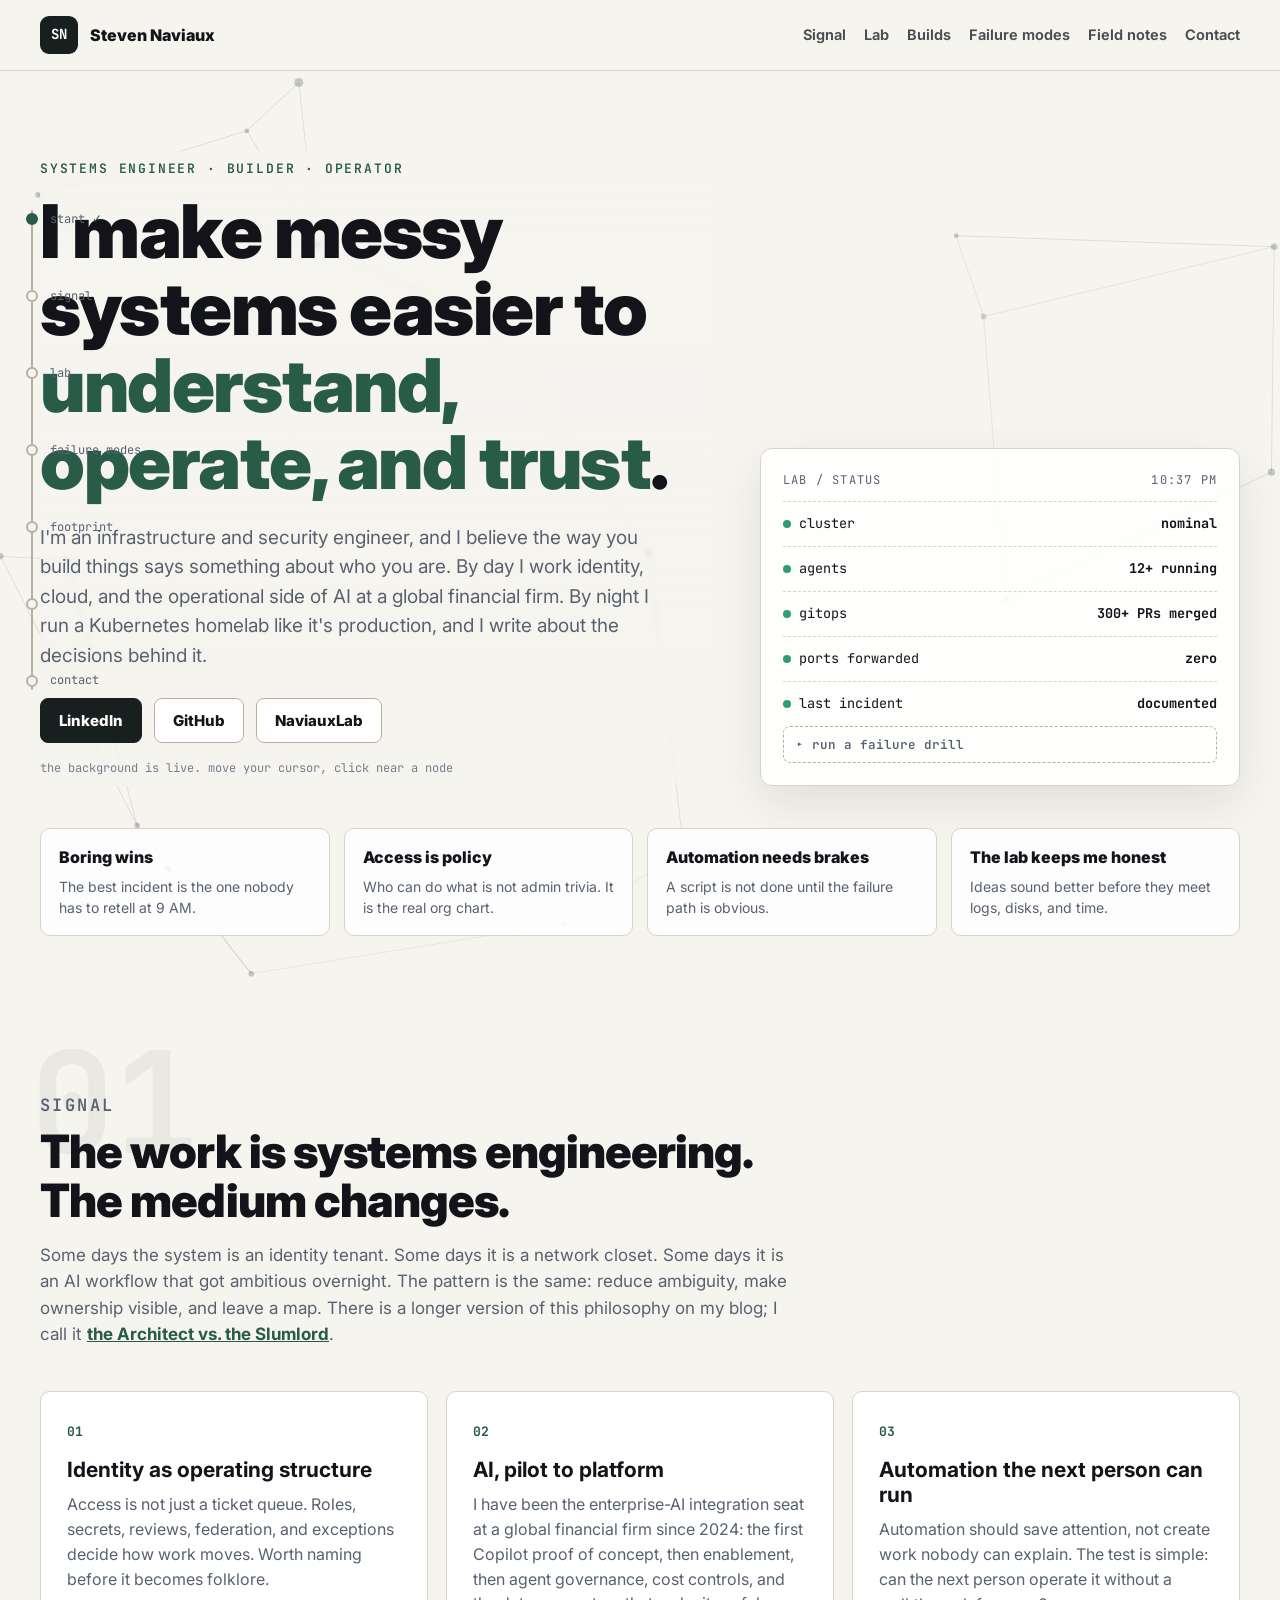
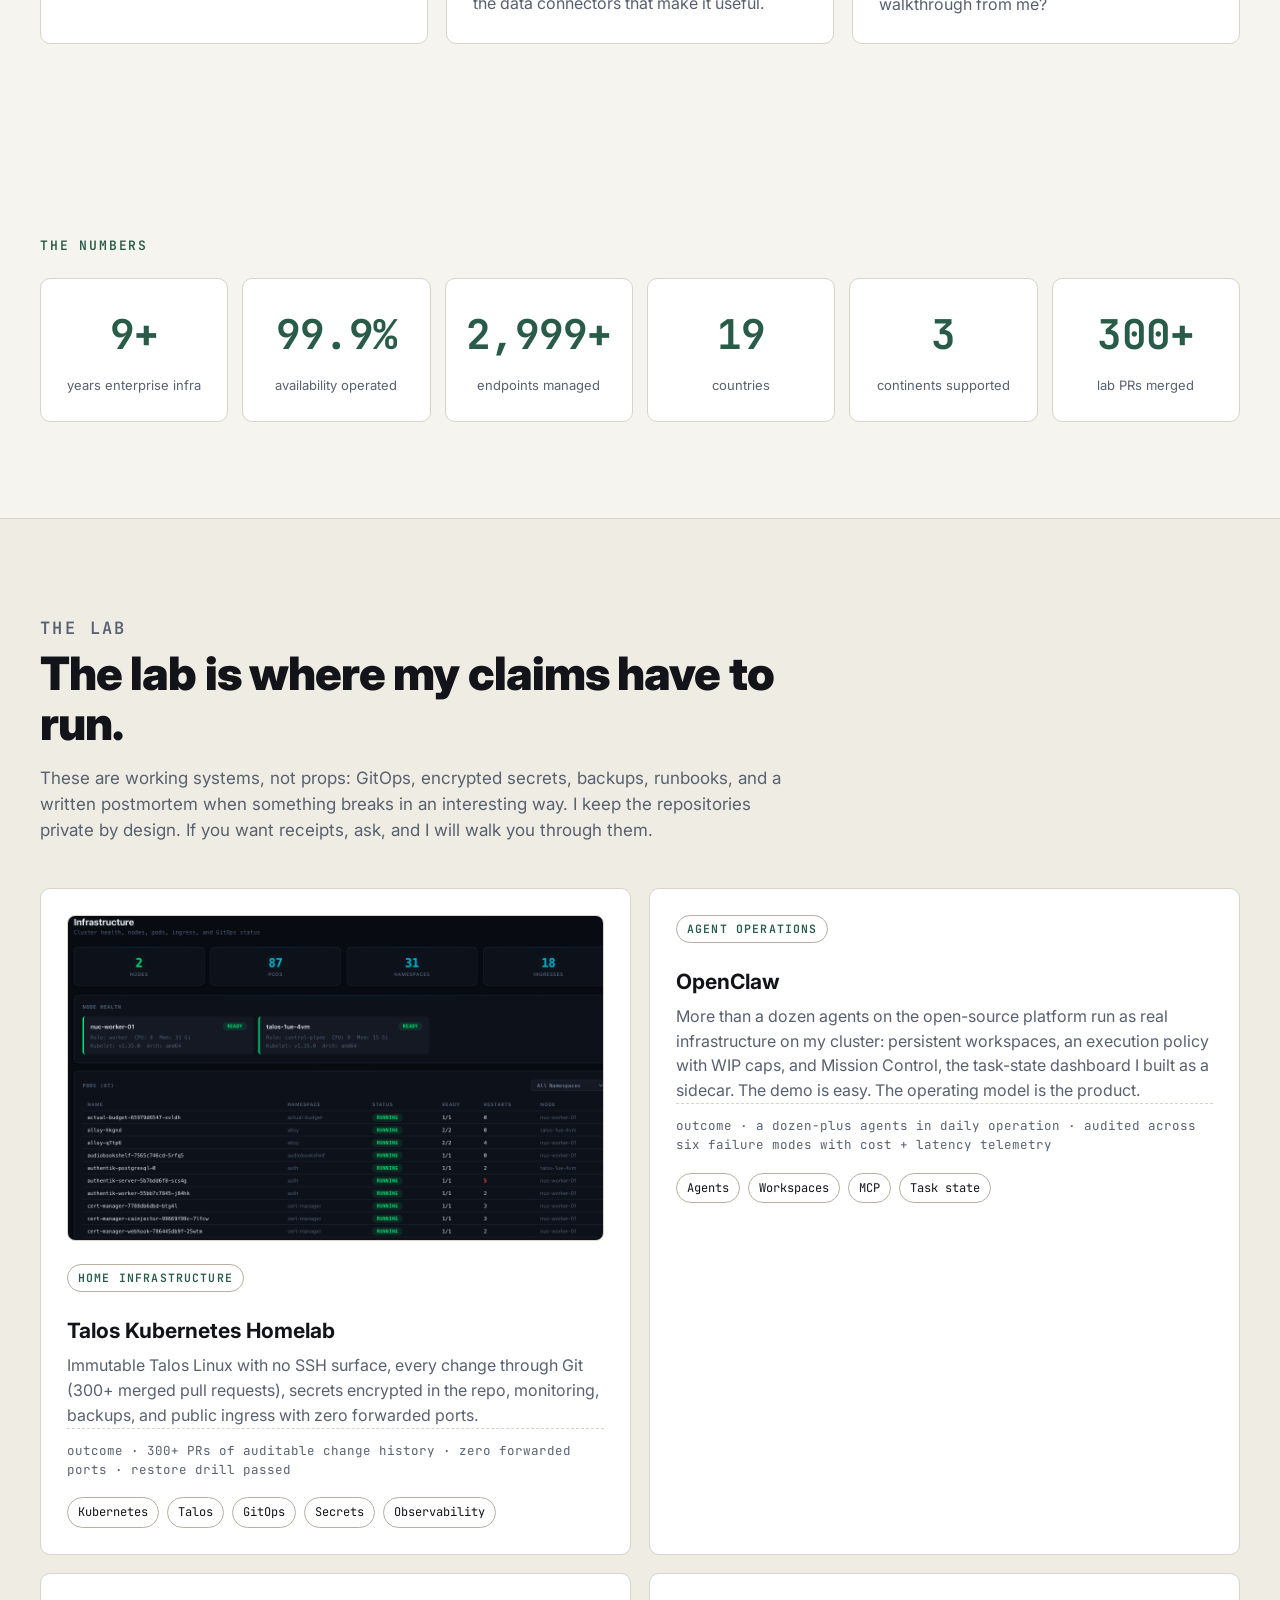
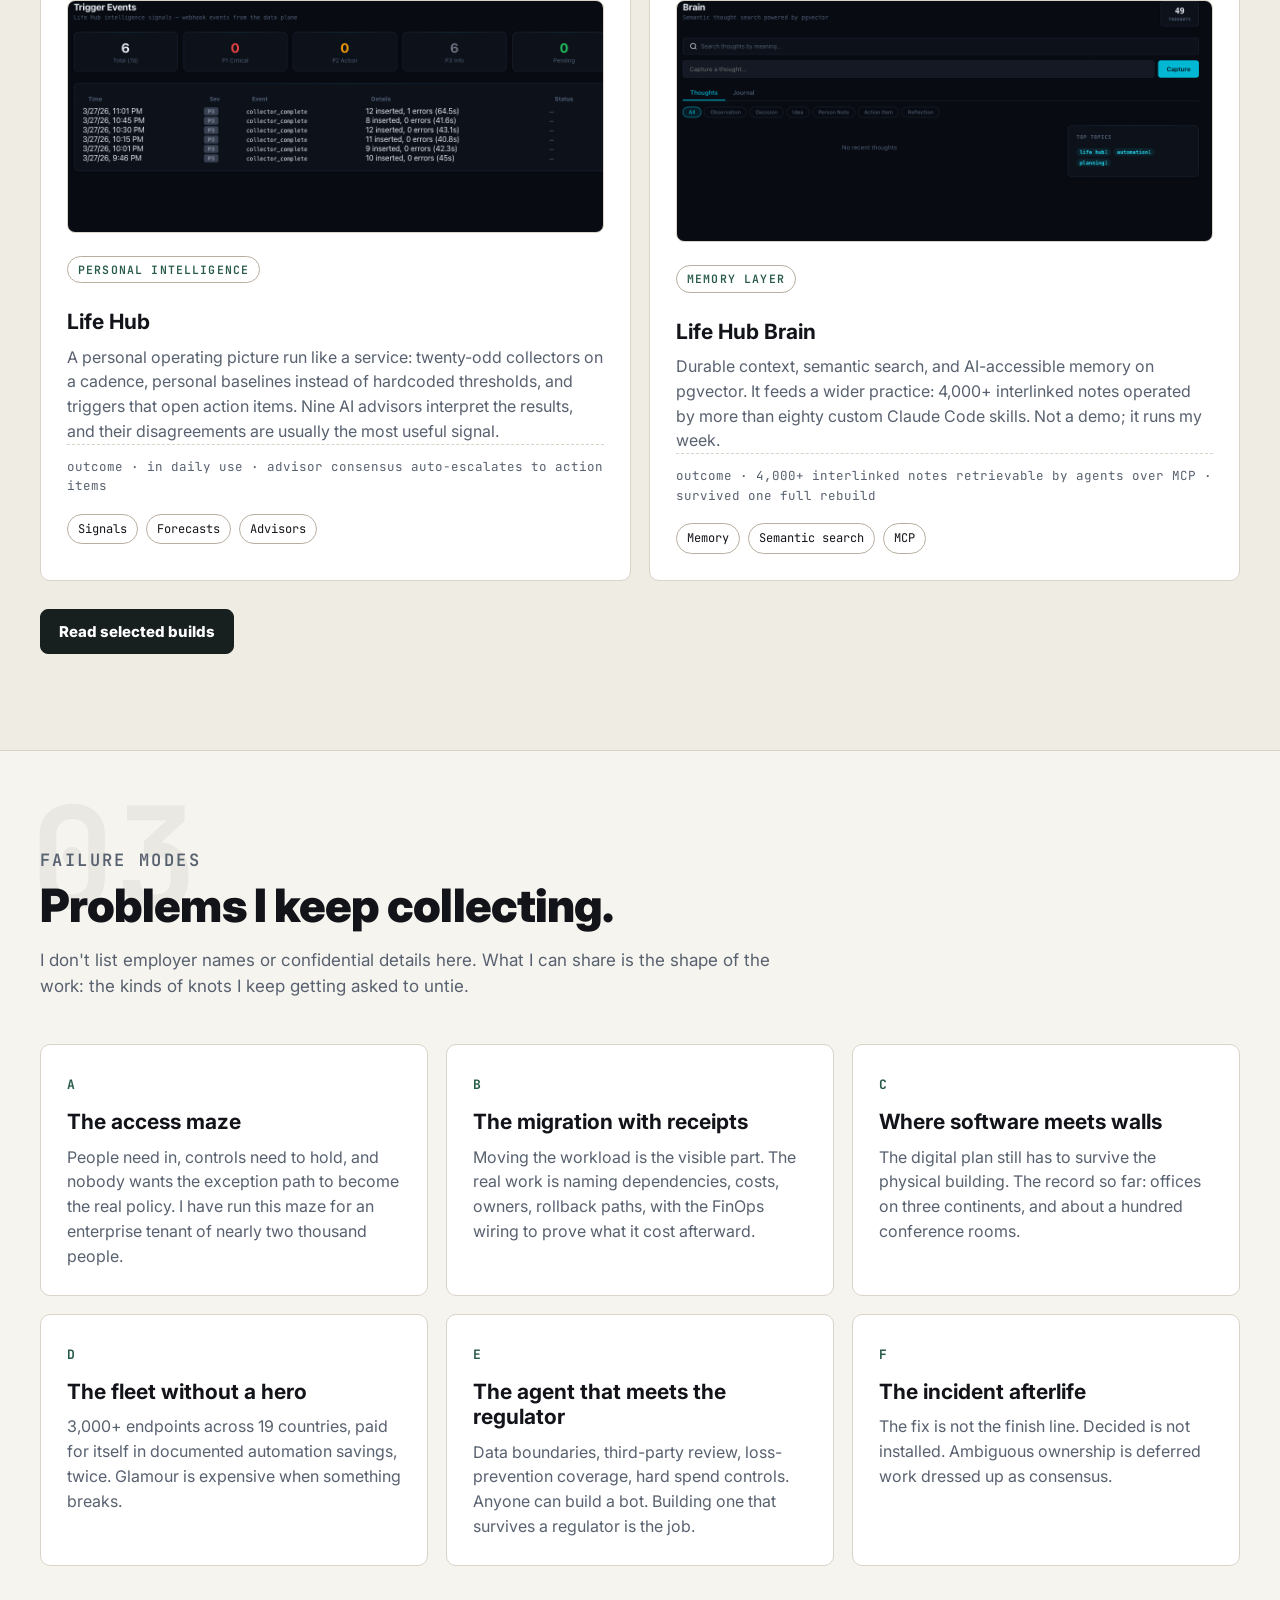
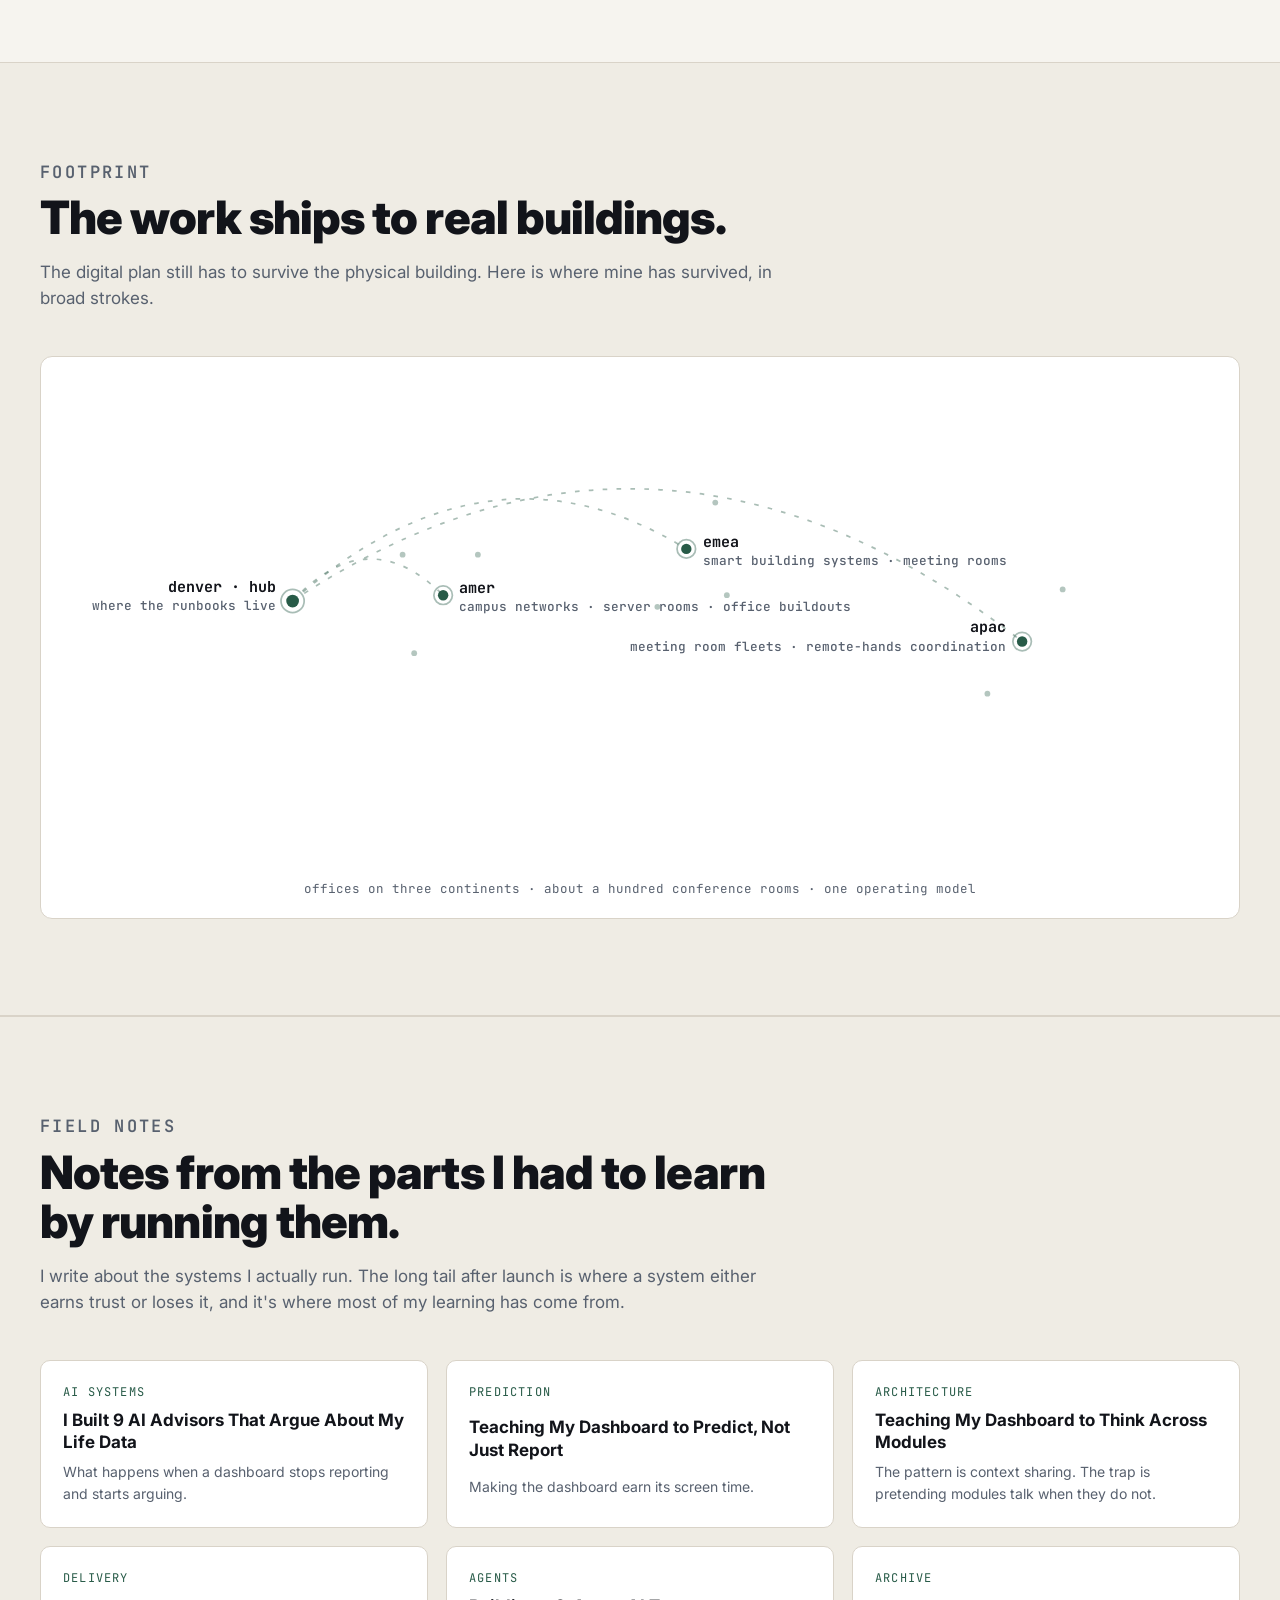
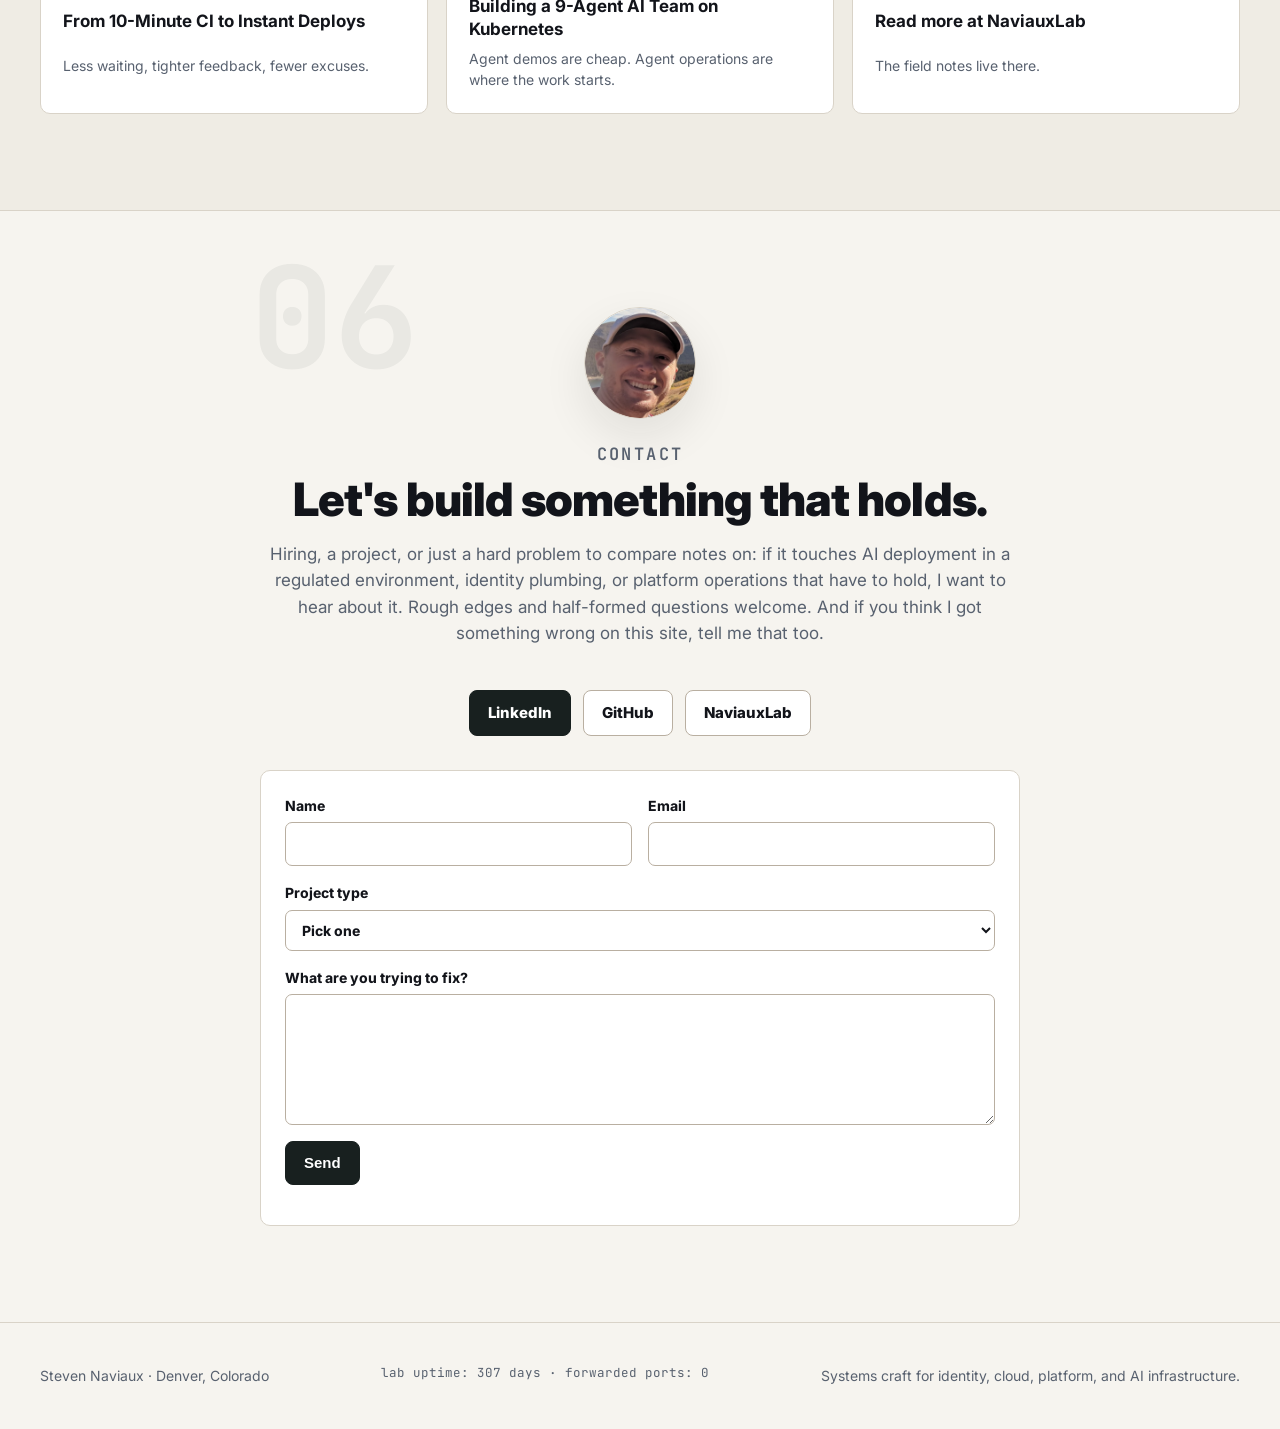
==== commit 281e2397: "feat: wire contact form to Formspree and polish README Co-Authored-By: Claude Fable 5 <noreply@anthr" ====
--- a/index.html
+++ b/index.html
@@ -707,8 +707,8 @@
           <form
             class="lead-form reveal"
             data-contact-form
-            data-endpoint="https://formspree.io/f/REPLACE_WITH_FORM_ID"
-            action="https://formspree.io/f/REPLACE_WITH_FORM_ID"
+            data-endpoint="https://formspree.io/f/xlgqrgde"
+            action="https://formspree.io/f/xlgqrgde"
             method="post">
             <input type="hidden" name="source" value="stevennaviaux.com portfolio">
             <label>
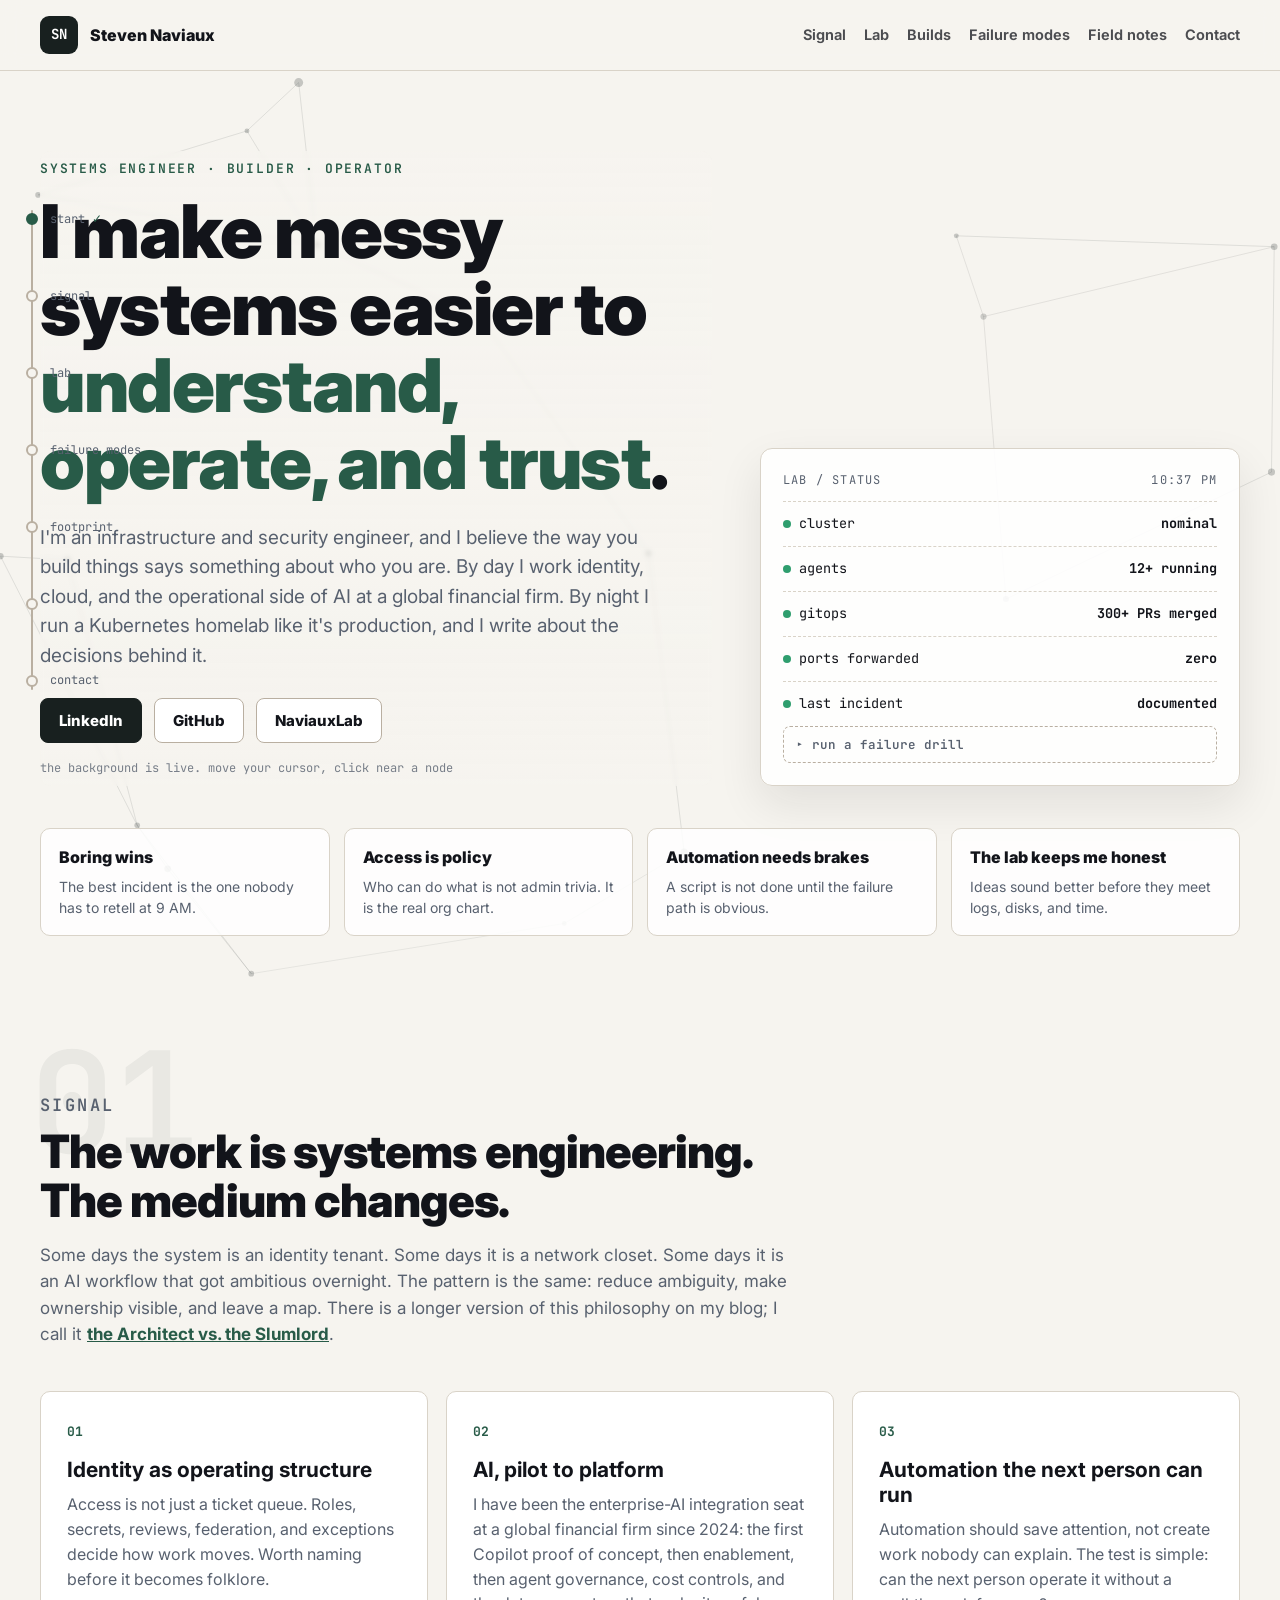
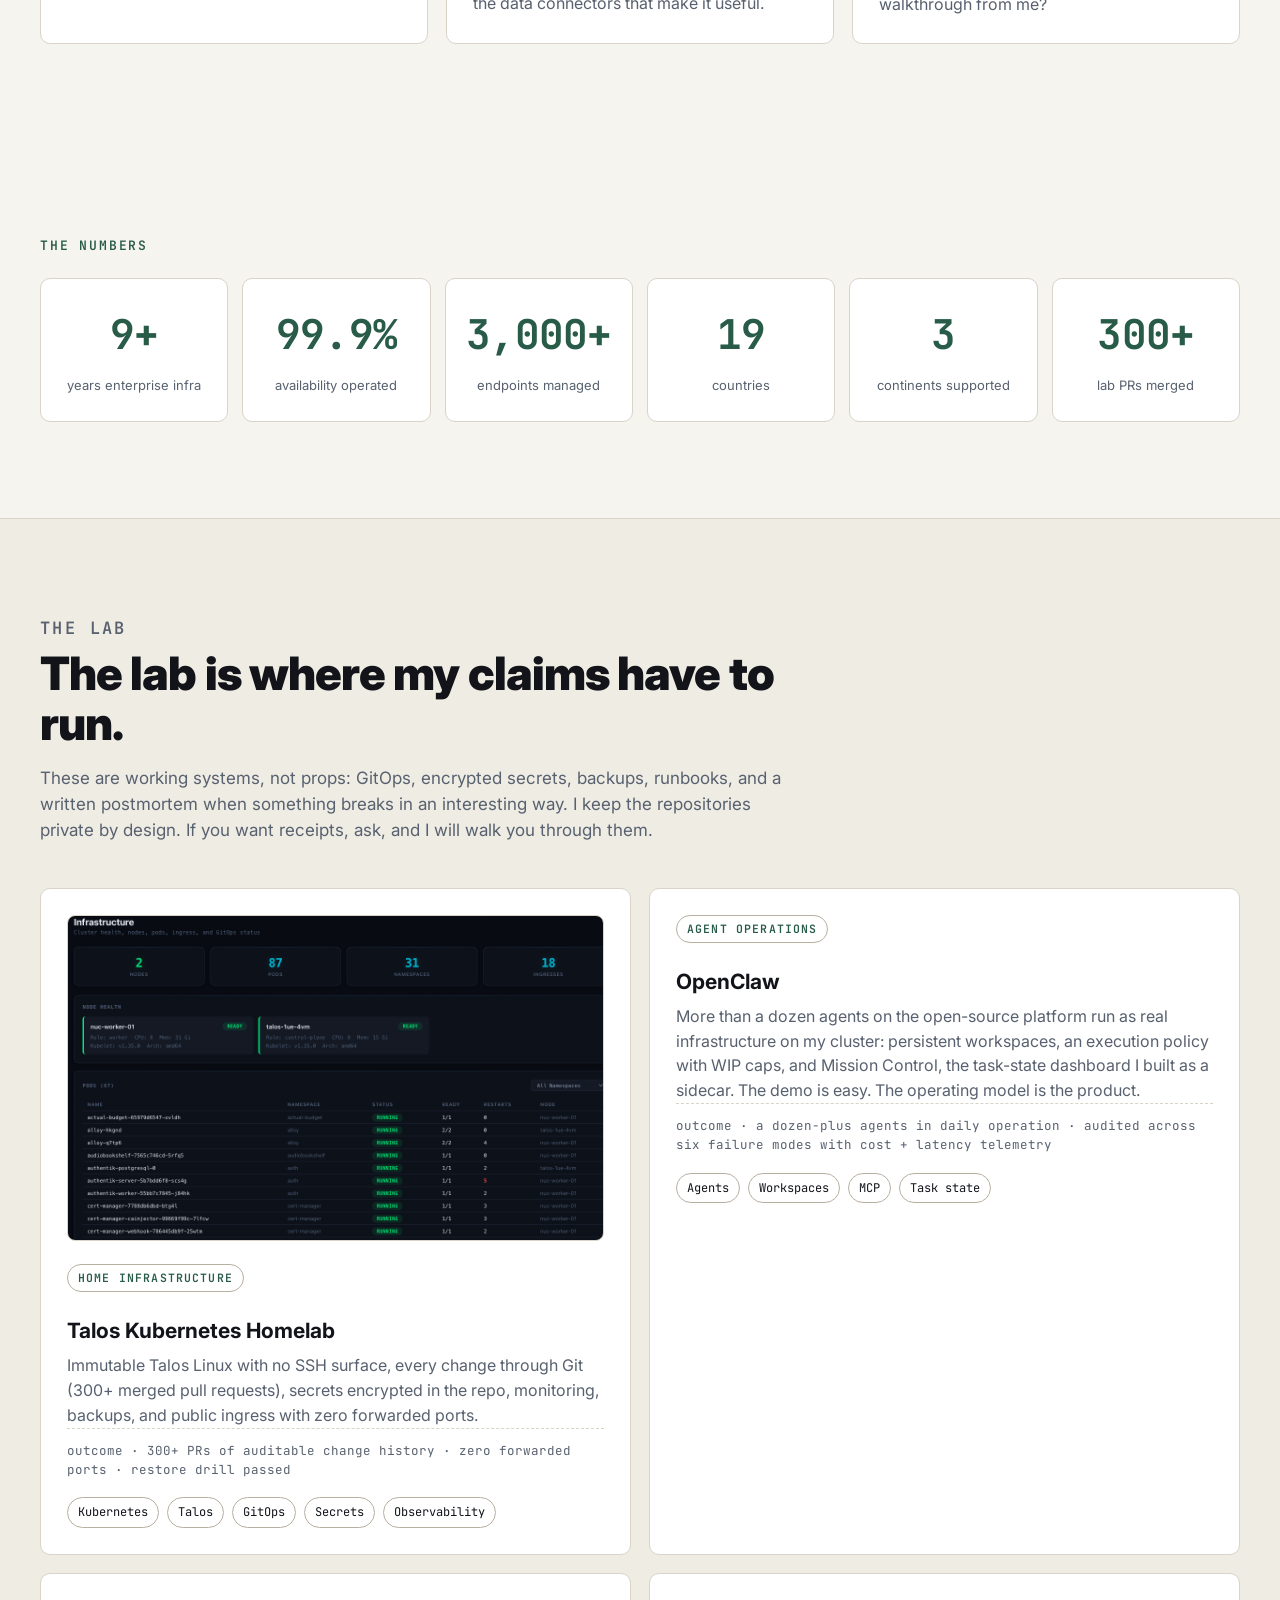
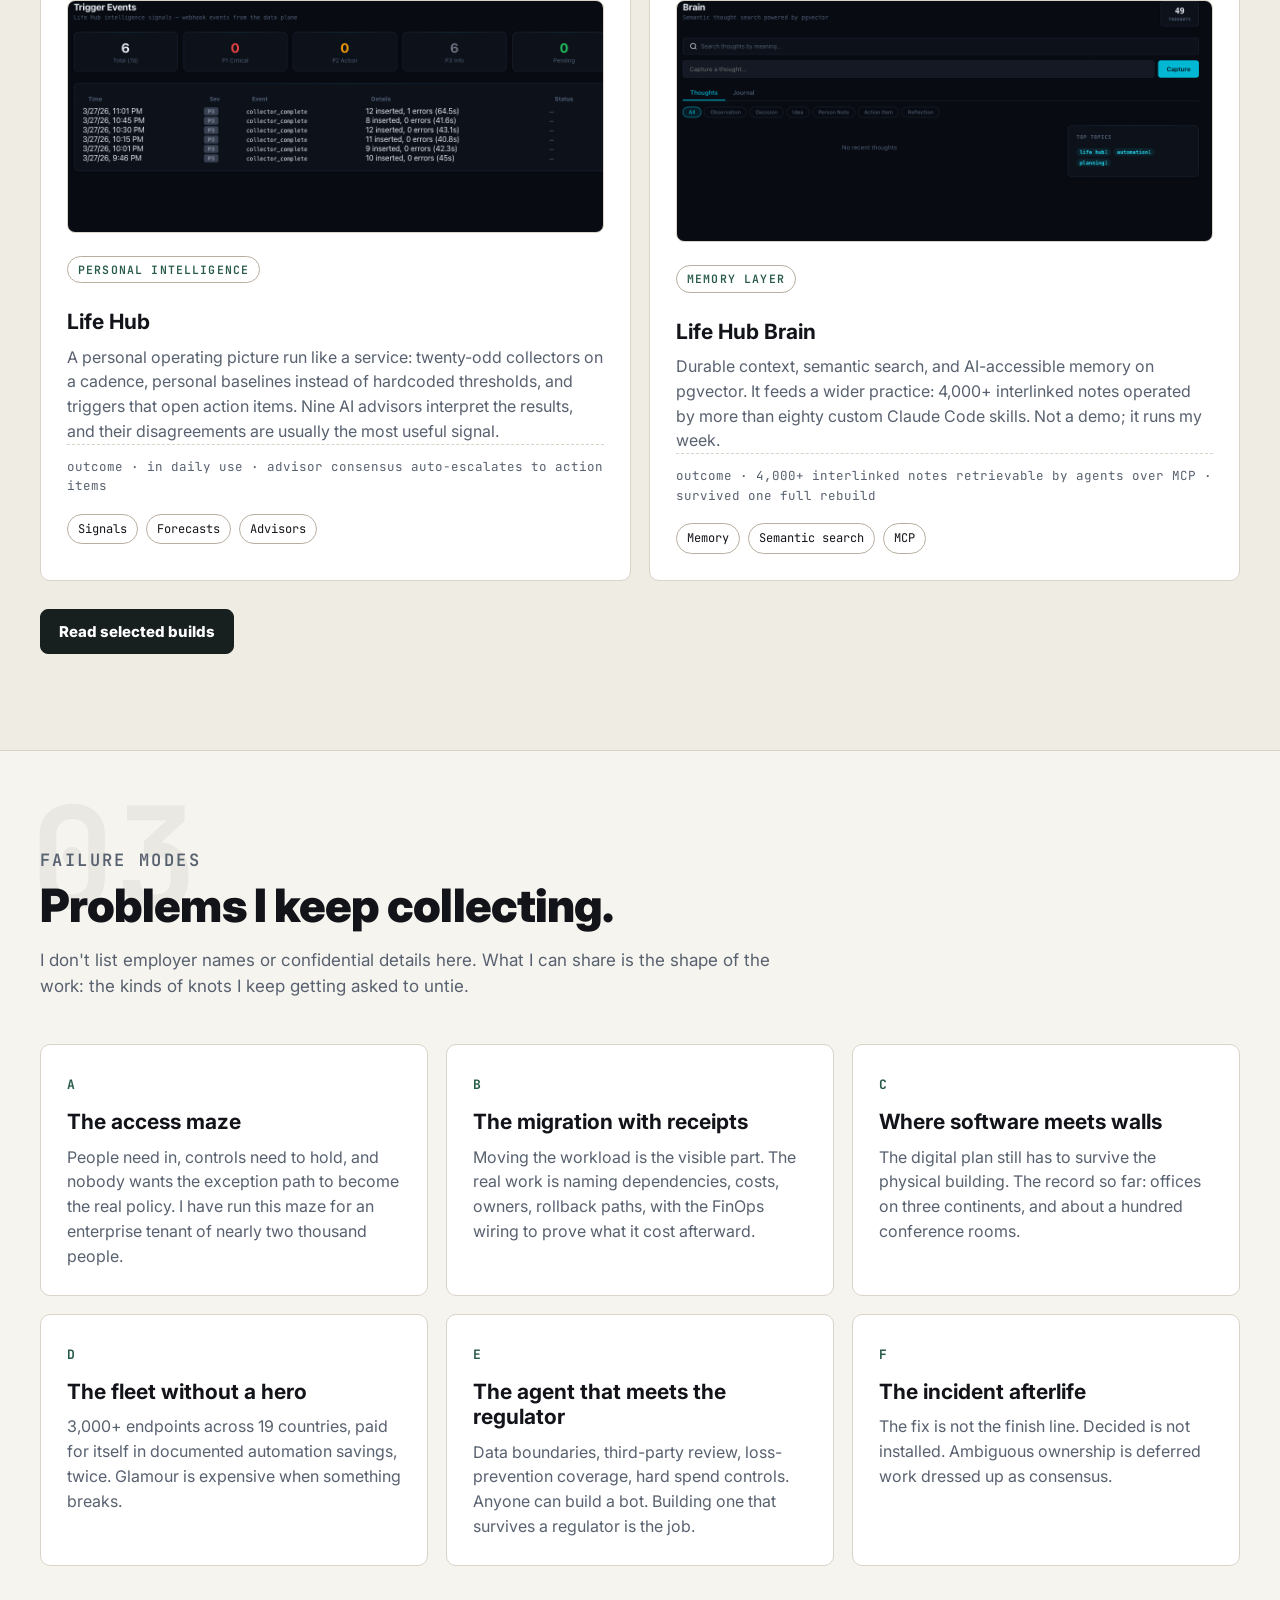
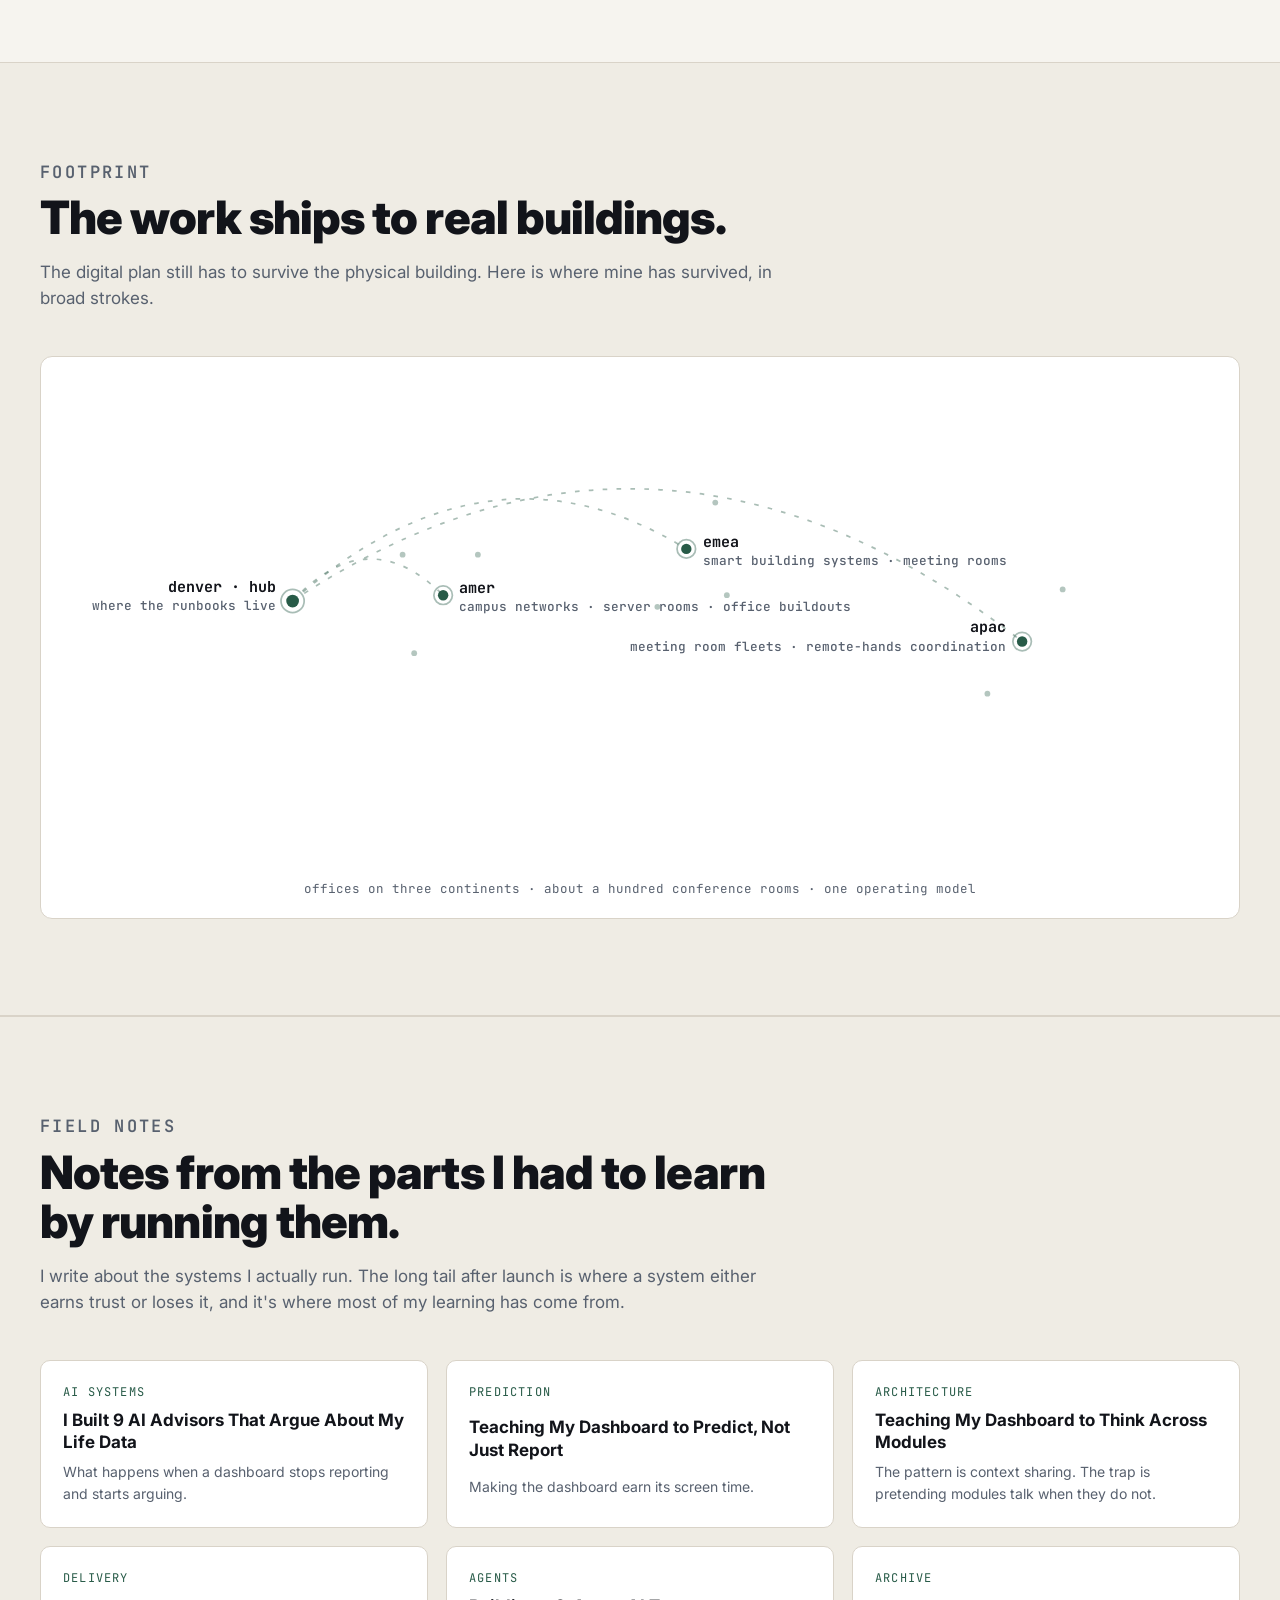
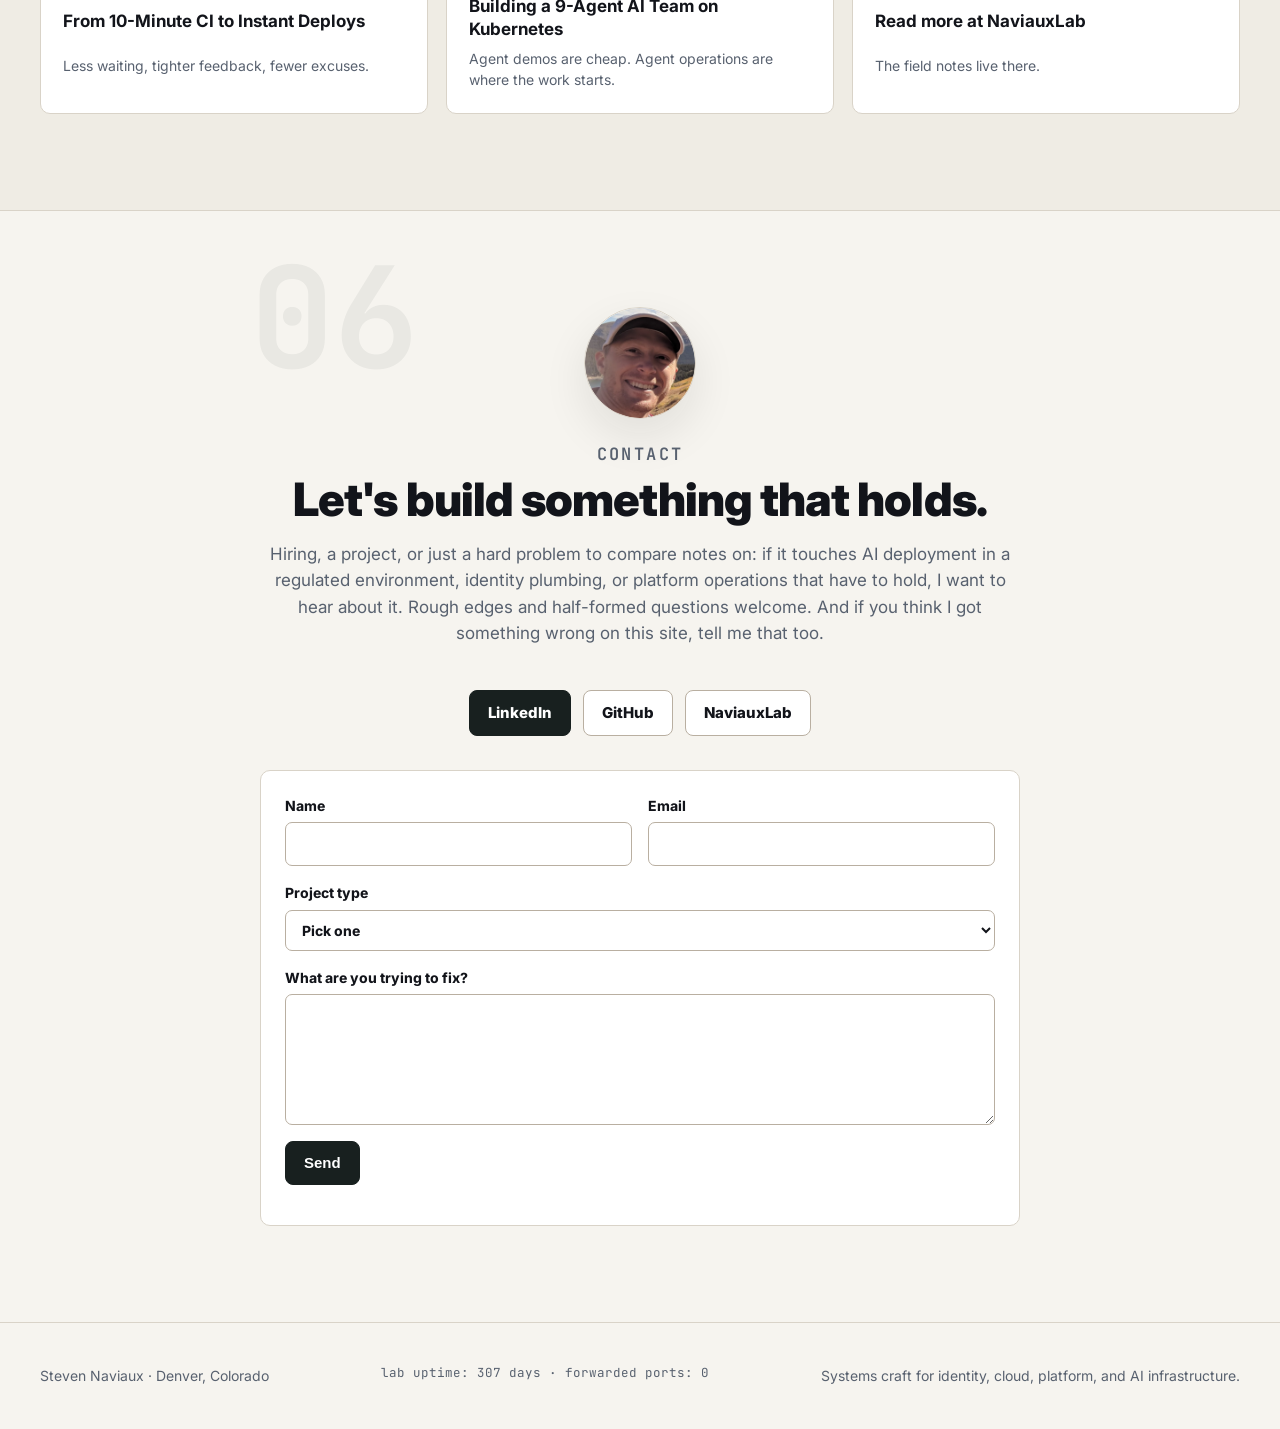
==== commit 4d423de7: "feat: self-hosted Umami analytics with Subresource Integrity Co-Authored-By: Claude Fable 5 <noreply" ====
--- a/index.html
+++ b/index.html
@@ -451,7 +451,8 @@
         ]
       }
     </script>
-  </head>
+    <script defer src="https://umami.naviauxlab.com/script.js" data-website-id="bd5ea328-8098-4c85-b3f9-f597d5456130" data-domains="www.stevennaviaux.com" integrity="sha384-KovSIPpdrAZNHs+M91d7FOrLat5rqcpTtQUq/GLIzYwAt+eN0EQHlgdUgm/0U2j+" crossorigin="anonymous"></script>
+</head>
   <body class="portfolio-page live-mode" data-site-state="live">
     <a class="skip-link" href="#top">Skip to content</a>
     <div class="preloader" id="preloader" aria-hidden="true"><pre id="bootlog">mounting /lab</pre></div>
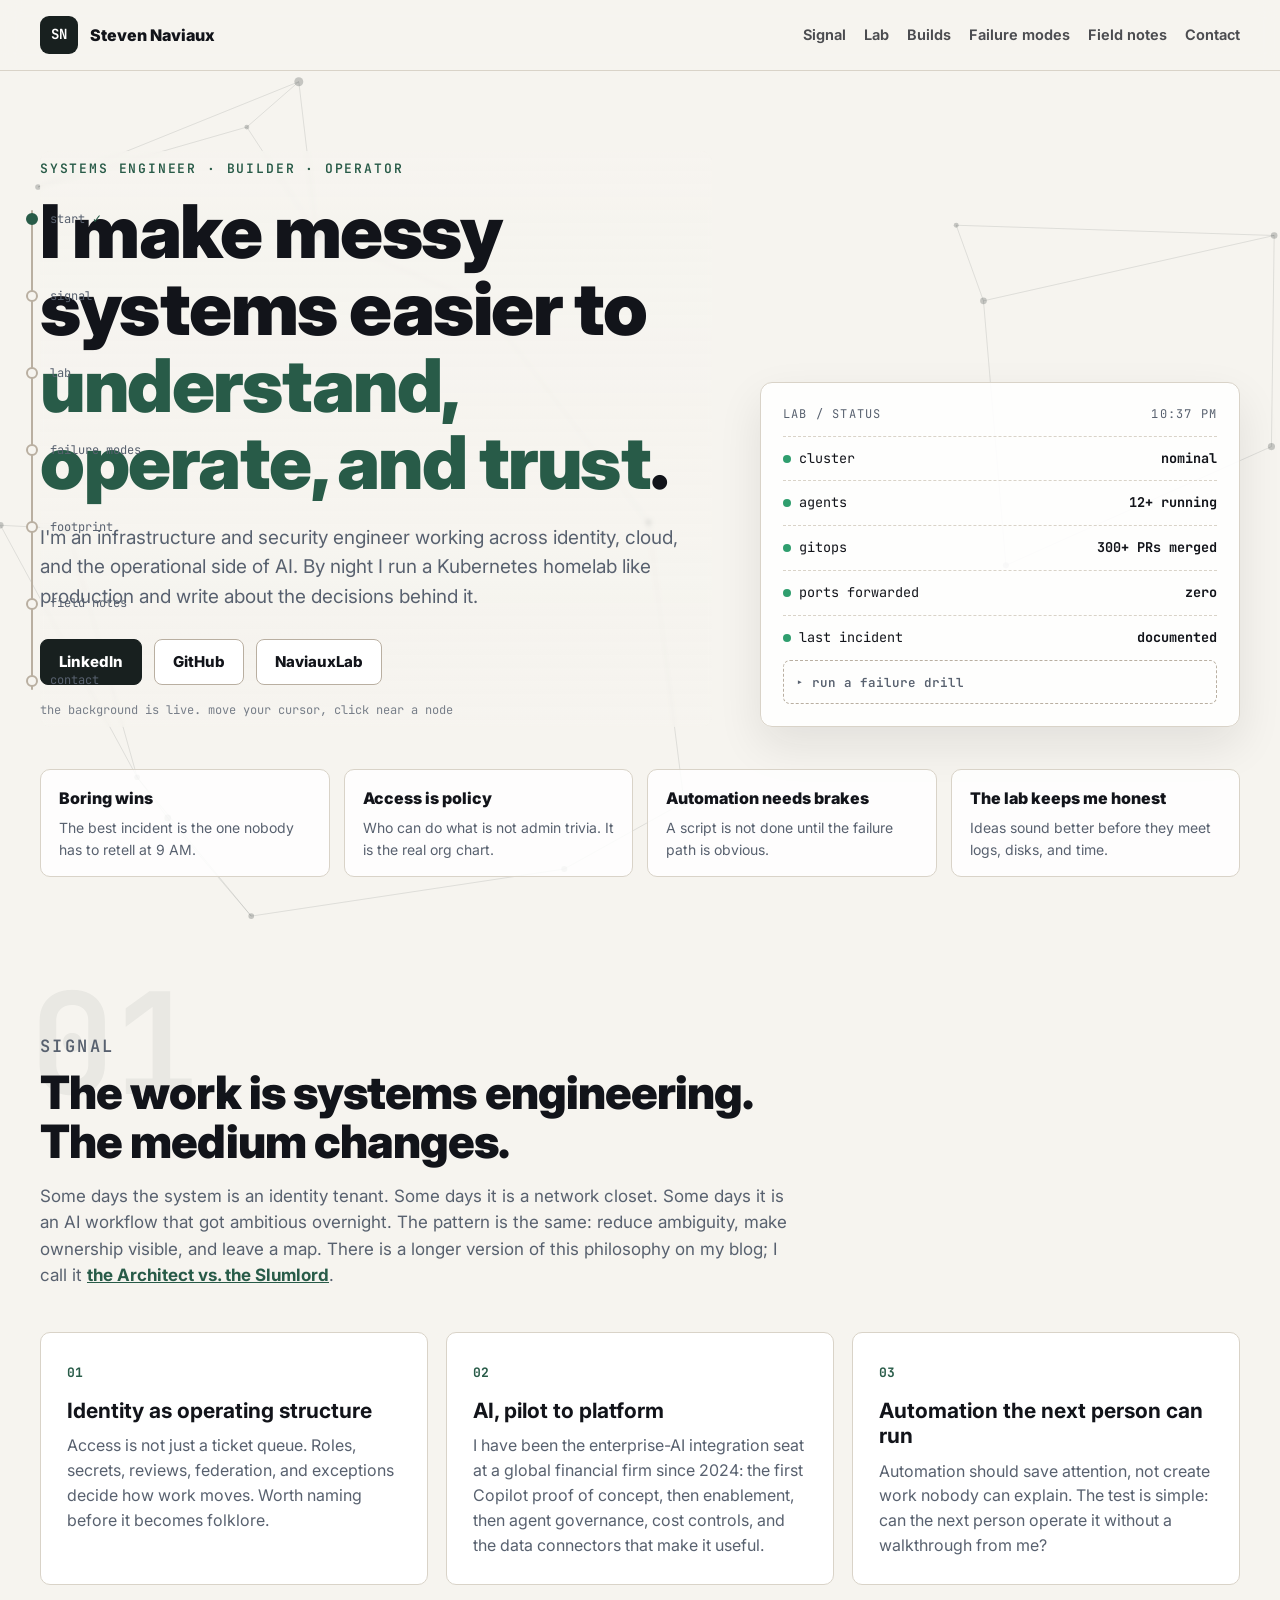
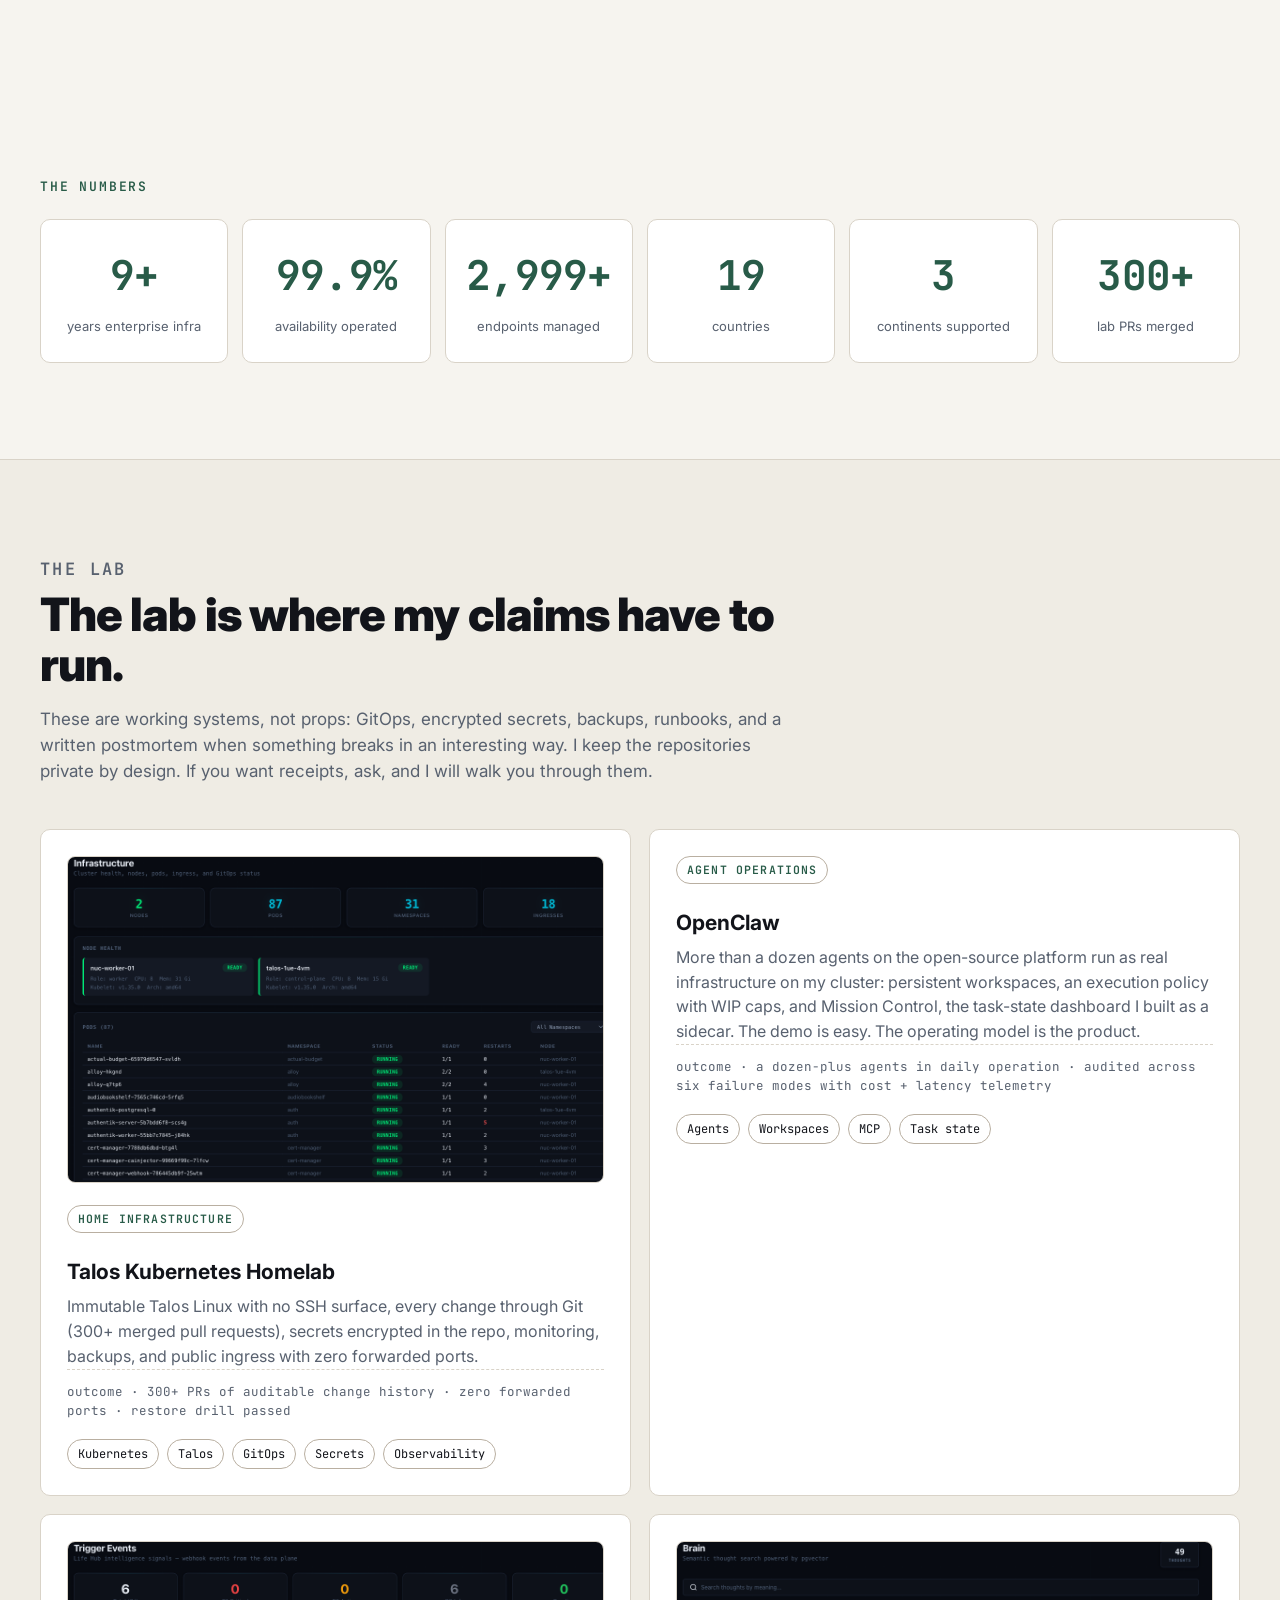
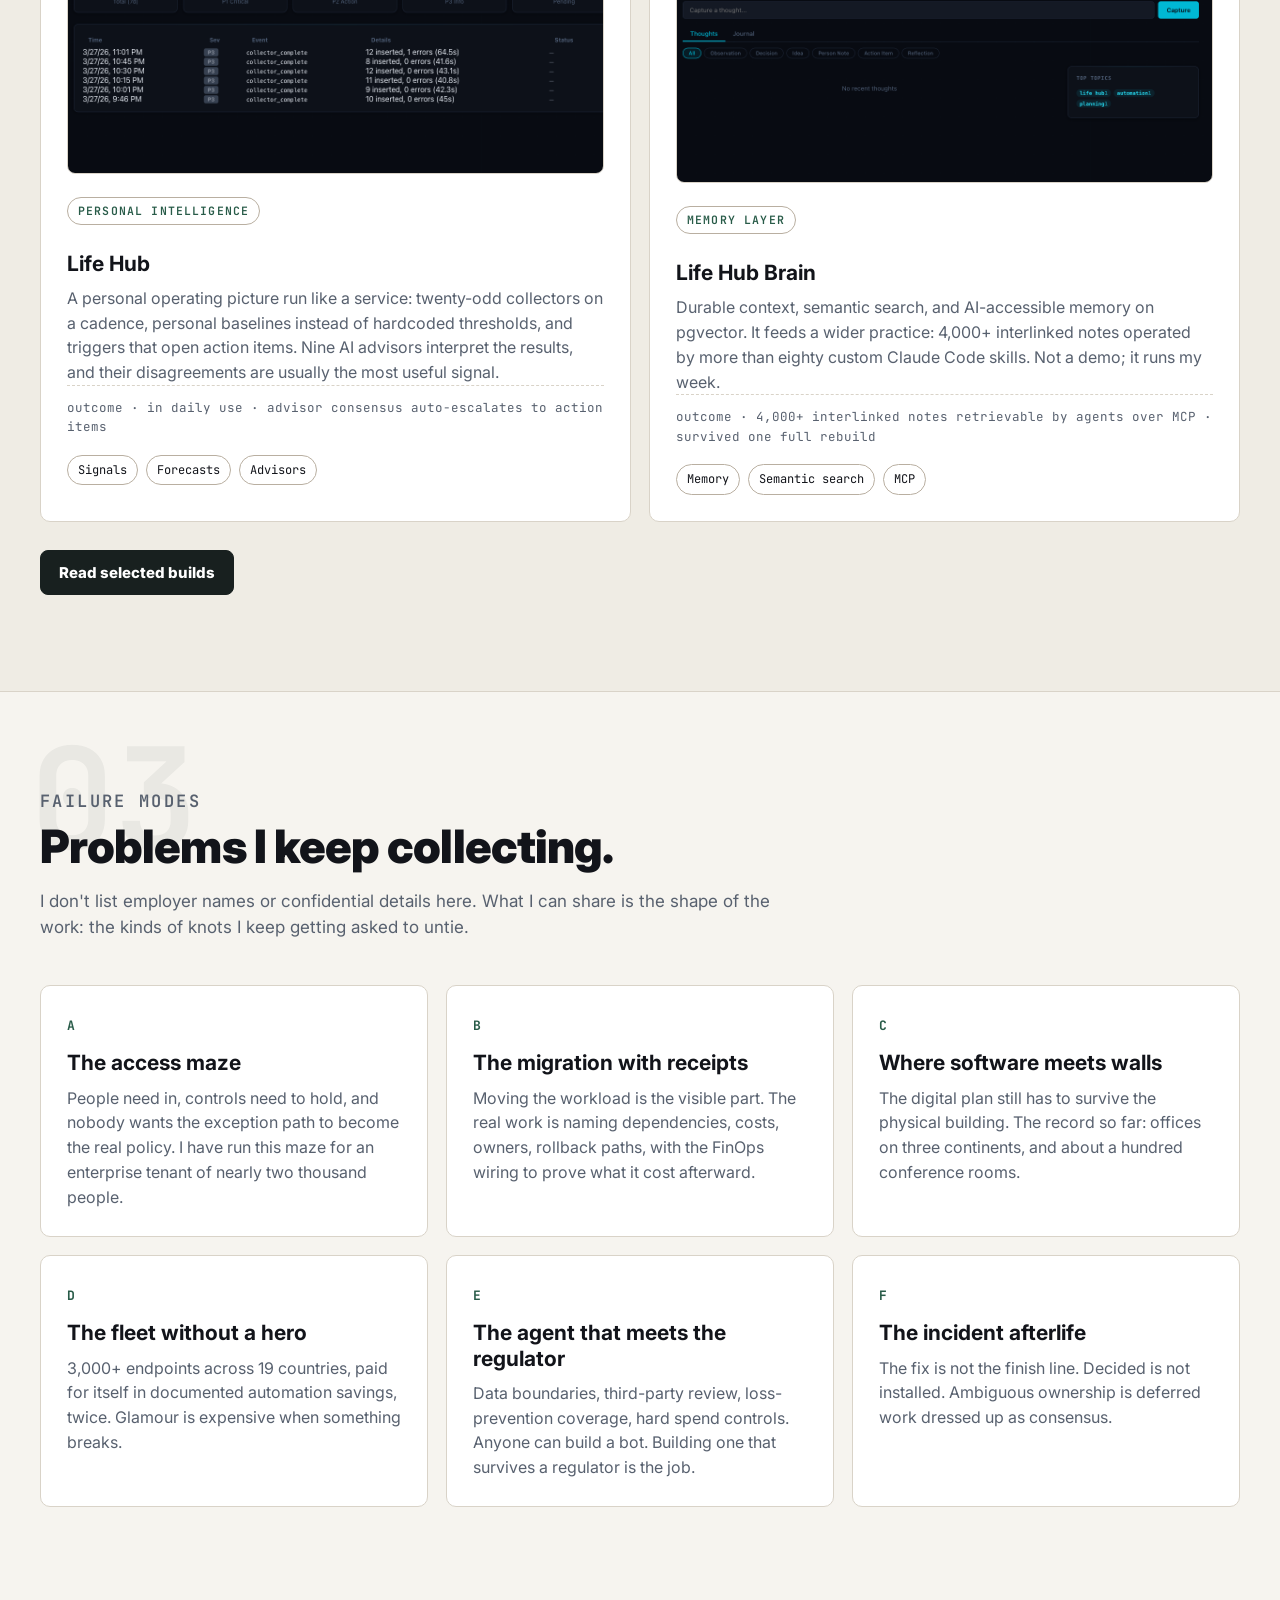
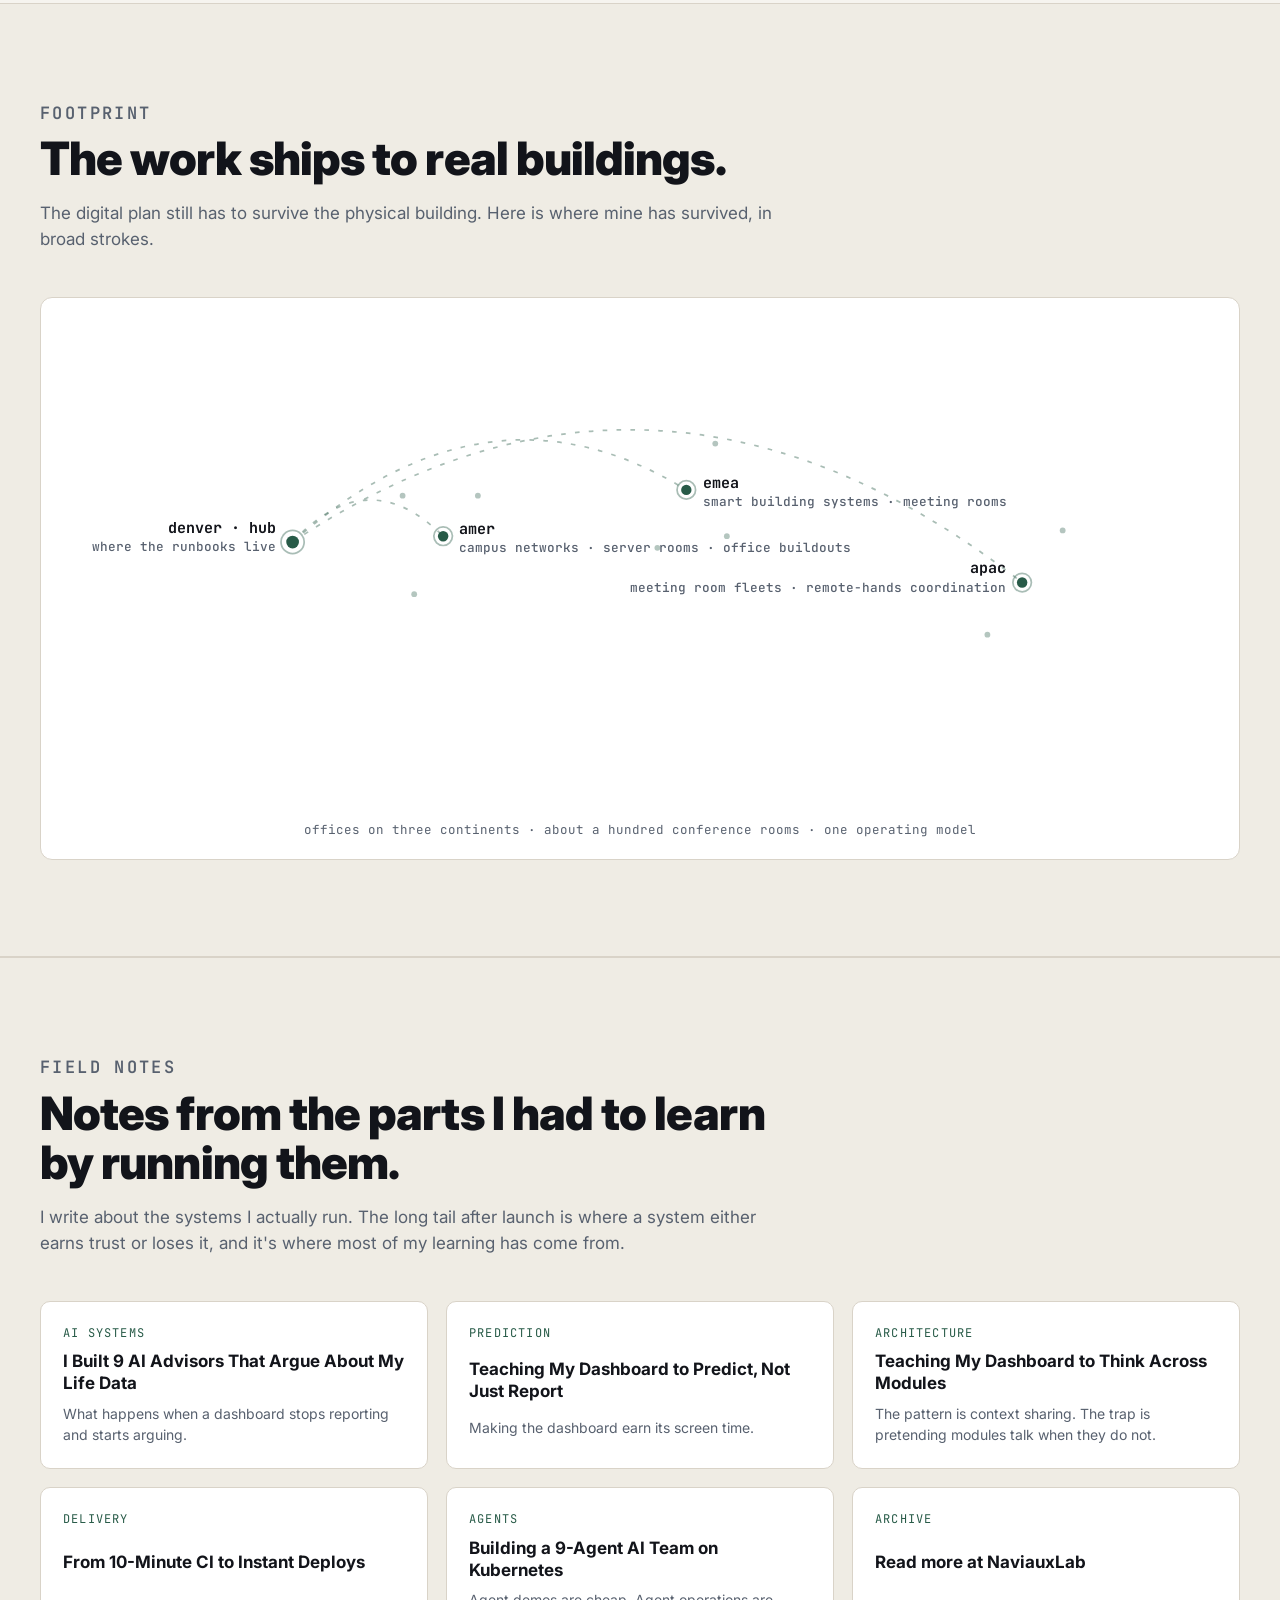
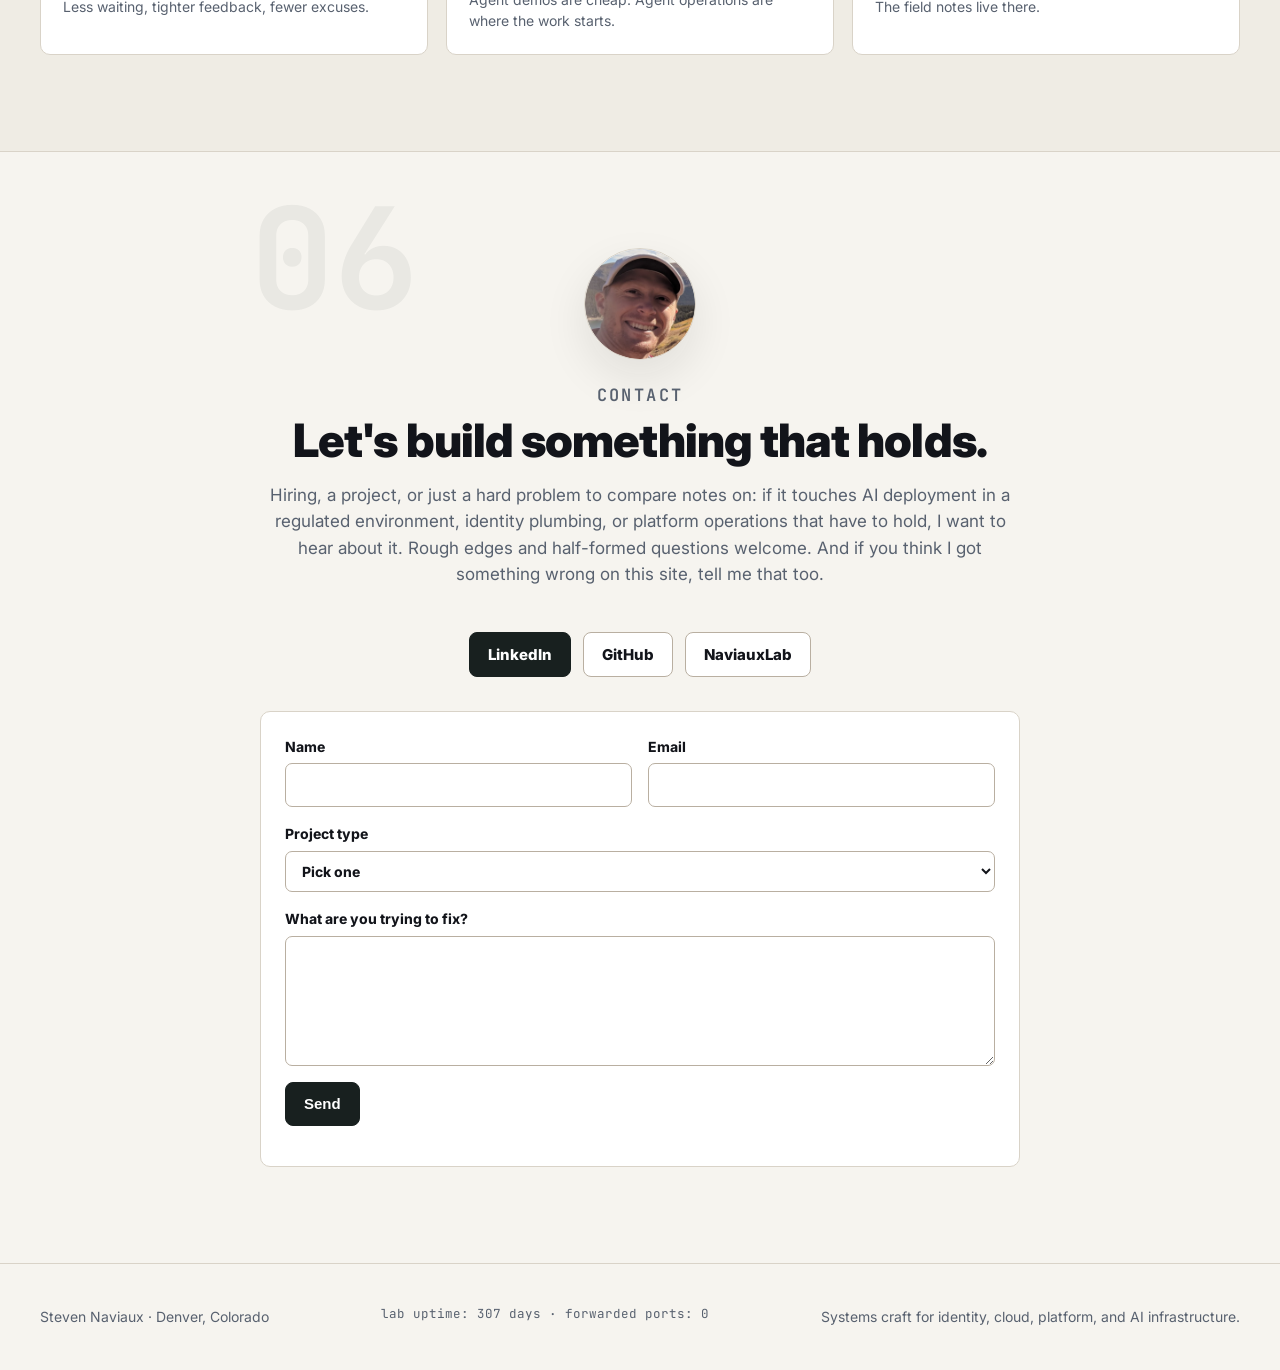
==== commit d1cf884c: "fix: improve portfolio mobile UX" ====
--- a/index.html
+++ b/index.html
@@ -2,7 +2,7 @@
 <html lang="en">
   <head>
     <meta charset="utf-8">
-    <meta name="viewport" content="width=device-width, initial-scale=1">
+    <meta name="viewport" content="width=device-width, initial-scale=1, viewport-fit=cover">
     <meta name="robots" content="index,follow">
     <title>Steven Naviaux | Systems Craft</title>
     <meta name="description" content="Steven Naviaux is a systems engineer focused on identity, cloud infrastructure, and the operational layer of AI deployment: governance, cost discipline, observability, and agent operations.">
@@ -19,7 +19,8 @@
     <link rel="icon" type="image/svg+xml" href="assets/favicon.svg">
     <link rel="preconnect" href="https://fonts.googleapis.com">
     <link rel="preconnect" href="https://fonts.gstatic.com" crossorigin>
-    <link rel="stylesheet" href="https://fonts.googleapis.com/css2?family=Inter:wght@400..900&family=JetBrains+Mono:wght@400;600;700&display=swap">
+    <link rel="stylesheet" href="https://fonts.googleapis.com/css2?family=Inter:wght@400..900&amp;family=JetBrains+Mono:wght@400;600;700&amp;display=swap">
+    <link rel="stylesheet" href="/assets/ux-fixes.css">
     <style>
       :root {
         --ink: #12141a;
@@ -341,17 +342,6 @@
       }
       nav.links a:hover::after, nav.links a:focus-visible::after { transform: scaleX(1); }
 
-      /* preloader */
-      .preloader {
-        position: fixed; inset: 0; z-index: 100;
-        background: var(--paper); display: none; place-items: center;
-        transition: opacity 0.4s ease;
-      }
-      .js .preloader { display: grid; }
-      .preloader.done { opacity: 0; pointer-events: none; }
-      .preloader pre { font-family: var(--mono); font-size: 13.5px; color: var(--muted); margin: 0; text-align: left; }
-      .preloader .ok { color: var(--forest); font-weight: 700; }
-
       /* footer uptime */
       footer.site .uptime { font-family: var(--mono); font-size: 12.5px; }
 
@@ -413,10 +403,11 @@
         *, *::before, *::after { animation-duration: 0.01ms !important; transition-duration: 0.01ms !important; }
         .reveal, .reveal-stagger > * { opacity: 1 !important; transform: none !important; }
         .hint { display: none; }
-        .preloader, .js .preloader { display: none; }
         .city-halo, .arc, .dot { animation: none; }
       }
     </style>
+    <script src="/assets/htmx.min.js" defer></script>
+    <script src="/assets/site-ui.js" defer></script>
     <script src="assets/contact-form.js" defer></script>
     <script type="application/ld+json">
       {
@@ -455,7 +446,6 @@
 </head>
   <body class="portfolio-page live-mode" data-site-state="live">
     <a class="skip-link" href="#top">Skip to content</a>
-    <div class="preloader" id="preloader" aria-hidden="true"><pre id="bootlog">mounting /lab</pre></div>
     <nav class="spine" aria-label="Page progress">
       <div class="spine-line"><div class="spine-fill"></div></div>
       <a class="spine-node" href="#top" data-target="top"><i></i><span>start</span></a>
@@ -471,13 +461,28 @@
     <header class="site">
       <a class="brand" href="#top"><span class="brand-mark">SN</span><span>Steven Naviaux</span></a>
       <nav class="links" aria-label="Sections">
-        <a href="#signal">Signal</a>
-        <a href="#lab">Lab</a>
+        <a href="#signal" data-nav-target="signal">Signal</a>
+        <a href="#lab" data-nav-target="lab">Lab</a>
         <a href="builds/">Builds</a>
-        <a href="#patterns">Failure modes</a>
-        <a href="#writing">Field notes</a>
-        <a href="#contact">Contact</a>
+        <a href="#patterns" data-nav-target="patterns">Failure modes</a>
+        <a href="#writing" data-nav-target="writing">Field notes</a>
+        <a href="#contact" data-nav-target="contact">Contact</a>
       </nav>
+      <div class="mobile-nav" id="mobile-nav-slot" data-close-url="/partials/nav/home-closed.html">
+        <button
+          class="mobile-nav-toggle"
+          id="mobile-nav-toggle"
+          type="button"
+          aria-label="Open navigation"
+          aria-expanded="false"
+          hx-get="/partials/nav/home-open.html"
+          hx-target="#mobile-nav-slot"
+          hx-swap="outerHTML"
+        >
+          <span>Menu</span>
+          <span class="mobile-nav-current" data-nav-current>Start</span>
+        </button>
+      </div>
     </header>
 
     <main id="top">
@@ -488,14 +493,17 @@
             <p class="eyebrow">Systems engineer · Builder · Operator</p>
             <h1 id="hero-title">I make messy systems easier to <span class="accent">understand, operate, and trust</span>.</h1>
             <p class="hero-lede">
-              I'm an infrastructure and security engineer, and I believe the way you build things says something about who you are. By day I work identity, cloud, and the operational side of AI at a global financial firm. By night I run a Kubernetes homelab like it's production, and I write about the decisions behind it.
+              I'm an infrastructure and security engineer working across identity, cloud, and the operational side of AI. By night I run a Kubernetes homelab like production and write about the decisions behind it.
             </p>
             <div class="actions">
               <a class="button button-primary" href="https://www.linkedin.com/in/snaviaux/">LinkedIn</a>
               <a class="button" href="https://github.com/snaviaux">GitHub</a>
               <a class="button" href="https://steven.naviauxlab.com/">NaviauxLab</a>
             </div>
-            <p class="hint">the background is live. move your cursor, click near a node</p>
+            <p class="hint">
+              <span class="hint-fine">the background is live. move your cursor, click near a node</span>
+              <span class="hint-coarse">the background is live. tap near a node</span>
+            </p>
           </div>
           <div class="statusboard" aria-label="Lab status board">
             <header><span>lab / status</span><span id="clock">--:--</span></header>
@@ -755,35 +763,12 @@
 
     <script>
       (function () {
-        // watchdog: no matter what happens below, the loader dies and content shows
-        const killLoader = () => { const p = document.getElementById("preloader"); if (p) p.remove(); };
-        setTimeout(killLoader, 4000);
         try {
         document.documentElement.classList.add("js");
         const reduced = window.matchMedia("(prefers-reduced-motion: reduce)").matches;
         const dpr = devicePixelRatio || 1;
         const hasIO = "IntersectionObserver" in window;
-
-        // preloader (once per session; storage access may be blocked, treat as already booted)
-        const pre = document.getElementById("preloader");
-        let booted = false;
-        try { booted = !!sessionStorage.getItem("booted"); } catch (e) { booted = true; }
-        let bootBase = performance.now() + 300;
-        if (reduced || booted) {
-          killLoader();
-        } else {
-          try { sessionStorage.setItem("booted", "1"); } catch (e) {}
-          bootBase = performance.now() + 1300;
-          const log = document.getElementById("bootlog");
-          const bootLines = ["starting agents (12)", "checking backups", "cluster nominal"];
-          let li = 0;
-          const step = () => {
-            log.innerHTML += ' <span class="ok">[ OK ]</span>' + (li < bootLines.length ? "\n" + bootLines[li] : "");
-            if (li < bootLines.length) { li++; setTimeout(step, 170); }
-            else { pre.classList.add("done"); setTimeout(() => pre.remove(), 450); }
-          };
-          setTimeout(step, 200);
-        }
+        const bootBase = performance.now() + (reduced ? 0 : 160);
 
         // scroll reveals
         const revealEls = document.querySelectorAll(".reveal, .reveal-stagger");
@@ -1098,7 +1083,6 @@
         } catch (err) {
           // if anything above failed, fall back to a fully visible static page
           document.documentElement.classList.remove("js");
-          killLoader();
         }
       })();
     </script>
--- a/assets/ux-fixes.css
+++ b/assets/ux-fixes.css
@@ -0,0 +1,249 @@
+/* Shared responsive and progressive-enhancement fixes. Uses the page's existing tokens. */
+
+.mobile-nav {
+  display: none;
+}
+
+.mobile-nav-toggle {
+  min-width: 44px;
+  min-height: 44px;
+  display: inline-flex;
+  align-items: center;
+  justify-content: center;
+  gap: 8px;
+  padding: 8px 12px;
+  border: 1px solid var(--line-strong);
+  border-radius: 8px;
+  background: var(--paper);
+  color: var(--ink);
+  font: 700 14px/1 var(--mono);
+  cursor: pointer;
+}
+
+.mobile-nav-current {
+  color: var(--forest);
+  font-size: 11px;
+  white-space: nowrap;
+}
+
+.mobile-nav-panel {
+  position: absolute;
+  top: calc(100% + 1px);
+  left: 0;
+  right: 0;
+  display: grid;
+  padding: 8px 20px 12px;
+  background: var(--paper);
+  border-bottom: 1px solid var(--line);
+  box-shadow: var(--shadow);
+}
+
+.mobile-nav-panel a {
+  min-height: 44px;
+  display: flex;
+  align-items: center;
+  justify-content: space-between;
+  padding: 8px 4px;
+  border-bottom: 1px solid var(--line);
+  color: var(--muted);
+  font-size: 15px;
+  font-weight: 700;
+  text-decoration: none;
+}
+
+.mobile-nav-panel a:last-child {
+  border-bottom: 0;
+}
+
+.mobile-nav-panel a[aria-current="location"] {
+  color: var(--forest);
+}
+
+.mobile-nav-panel a[aria-current="location"]::after {
+  content: "current";
+  font: 600 11px/1 var(--mono);
+  letter-spacing: 0.06em;
+  text-transform: uppercase;
+}
+
+nav.links a[aria-current="location"] {
+  opacity: 1;
+}
+
+nav.links a[aria-current="location"]::after {
+  transform: scaleX(1);
+}
+
+.chaos {
+  width: 100%;
+  min-height: 44px;
+}
+
+.hint {
+  font-size: 13px;
+  opacity: 1;
+}
+
+.hint-coarse {
+  display: none;
+}
+
+.build-page .hero {
+  grid-template-areas:
+    "title index"
+    "context index";
+  grid-template-rows: auto 1fr;
+}
+
+.build-page .hero-title {
+  grid-area: title;
+}
+
+.build-page .build-index {
+  grid-area: index;
+}
+
+.build-page .hero-context {
+  grid-area: context;
+  align-self: start;
+}
+
+.build-page .hero-context .actions {
+  margin-bottom: 24px;
+}
+
+.build-page .hero-context .quiet-link {
+  display: inline-flex;
+  align-items: center;
+  min-height: 44px;
+  padding: 8px 4px;
+}
+
+.build-index a[aria-current="location"] {
+  border-color: var(--forest);
+  box-shadow: 0 0 0 1px var(--forest);
+}
+
+.anchor-target {
+  position: absolute;
+  width: 1px;
+  height: 1px;
+  overflow: hidden;
+}
+
+#build-detail[aria-busy="true"] #build-detail-content {
+  opacity: 0.68;
+}
+
+#build-detail-content {
+  transition: opacity 150ms cubic-bezier(0.25, 1, 0.5, 1);
+}
+
+.build-error {
+  max-width: 760px;
+  margin: 0 auto;
+  padding: 24px;
+  background: var(--panel);
+  border: 1px solid var(--line);
+  border-radius: 10px;
+}
+
+.build-error h2 {
+  margin: 0 0 8px;
+  font-size: 24px;
+}
+
+.build-error p {
+  margin: 0 0 16px;
+  color: var(--muted);
+}
+
+@media (pointer: coarse) {
+  .hint-fine {
+    display: none;
+  }
+
+  .hint-coarse {
+    display: inline;
+  }
+}
+
+@media (max-width: 980px) {
+  .build-page .hero {
+    grid-template-areas:
+      "title"
+      "index"
+      "context";
+    grid-template-rows: auto;
+  }
+}
+
+@media (max-width: 680px) {
+  html.htmx-ready header.site {
+    min-height: 59px;
+    padding: 9px 20px;
+    gap: 12px;
+  }
+
+  header.site .brand {
+    white-space: nowrap;
+  }
+
+  html.htmx-ready header.site > nav.links {
+    display: none;
+  }
+
+  html.htmx-ready header.site > .mobile-nav {
+    display: block;
+  }
+
+  html.htmx-ready main[id],
+  html.htmx-ready section[id] {
+    scroll-margin-top: 80px;
+  }
+
+  .hero {
+    padding-top: 44px;
+  }
+
+  .hero .actions {
+    gap: 8px;
+  }
+
+  .hero .button {
+    padding-right: 14px;
+    padding-left: 14px;
+  }
+
+  .build-page .hero {
+    gap: 24px;
+    padding: 40px 20px 48px;
+  }
+
+  .build-page .hero h1 {
+    margin-bottom: 0;
+  }
+
+  .build-page .build-index a {
+    min-height: 72px;
+    padding: 13px 16px;
+  }
+
+  .build-page .hero-context .actions {
+    margin-bottom: 12px;
+  }
+
+  html.builds-enhanced .build-detail-secondary {
+    display: none;
+  }
+
+  #build-detail {
+    scroll-margin-top: 80px;
+  }
+}
+
+@media (prefers-reduced-motion: reduce) {
+  #build-detail-content {
+    transition: none;
+  }
+}
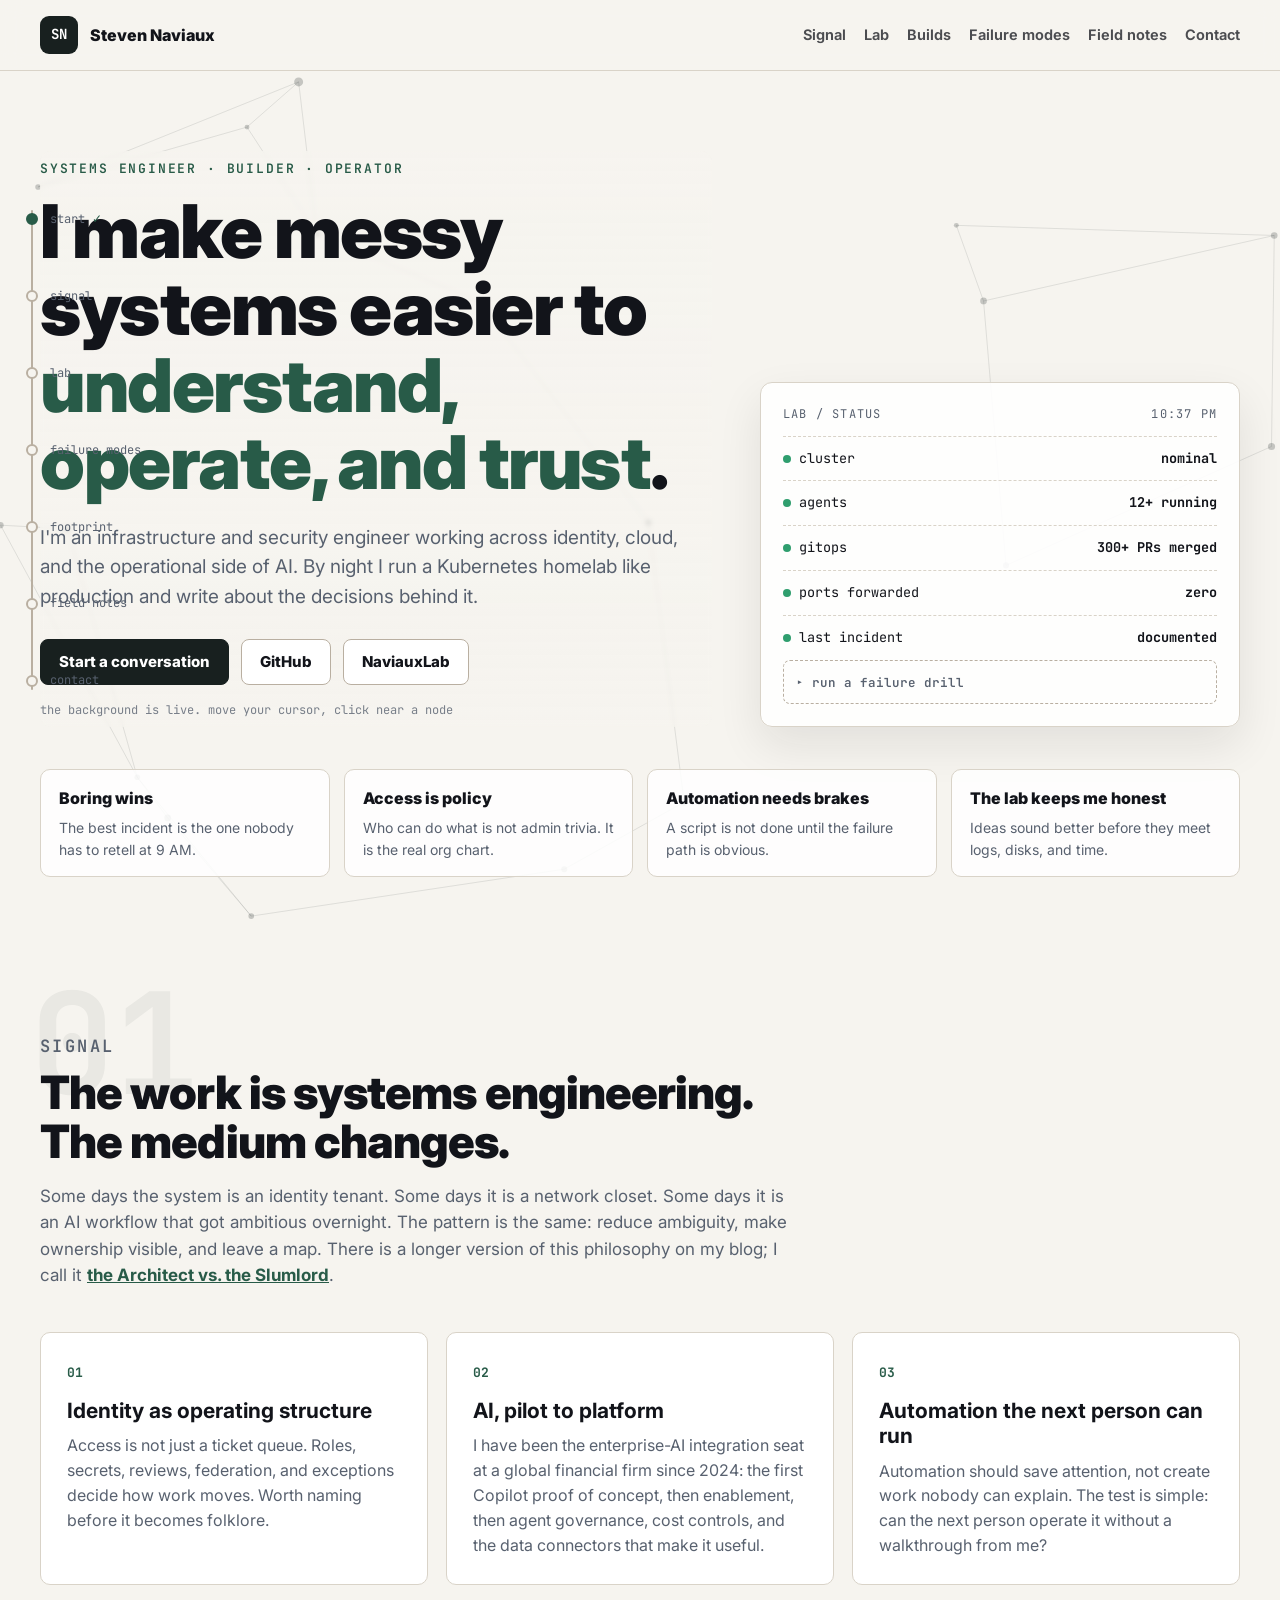
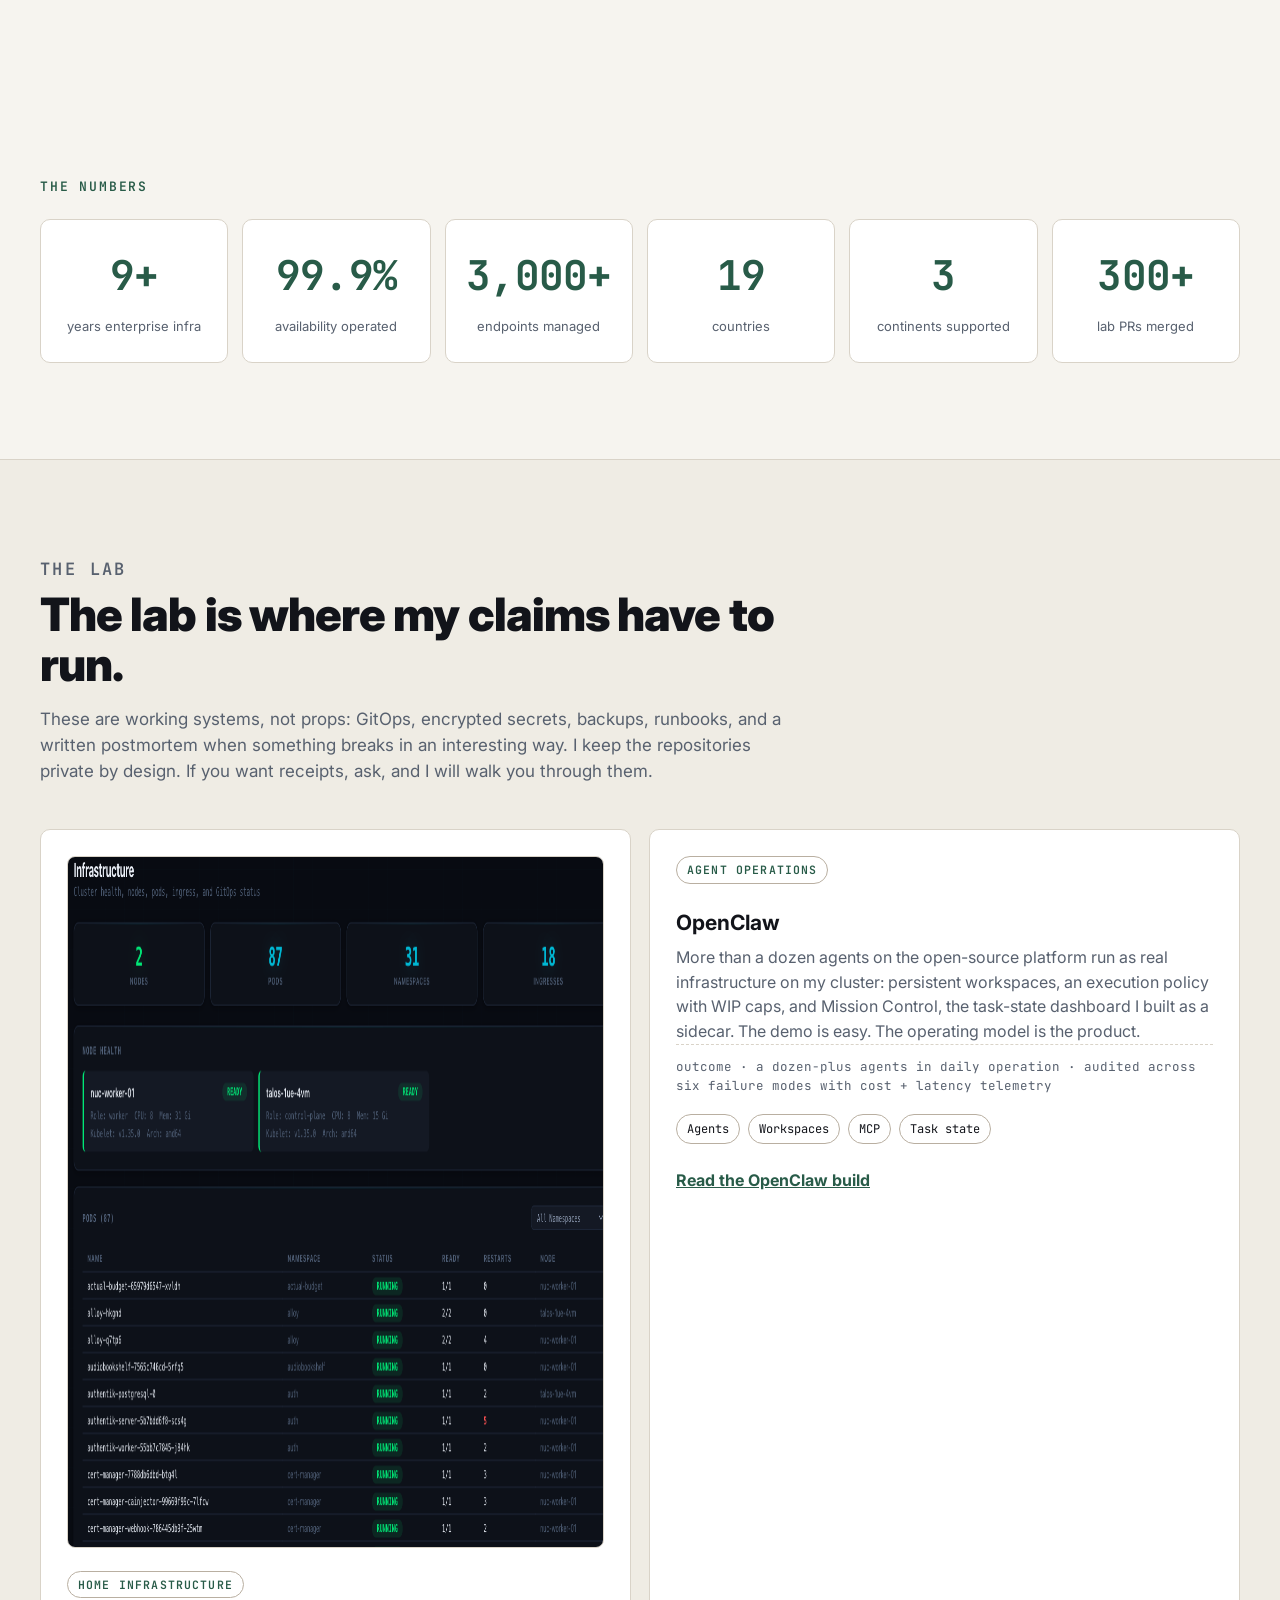
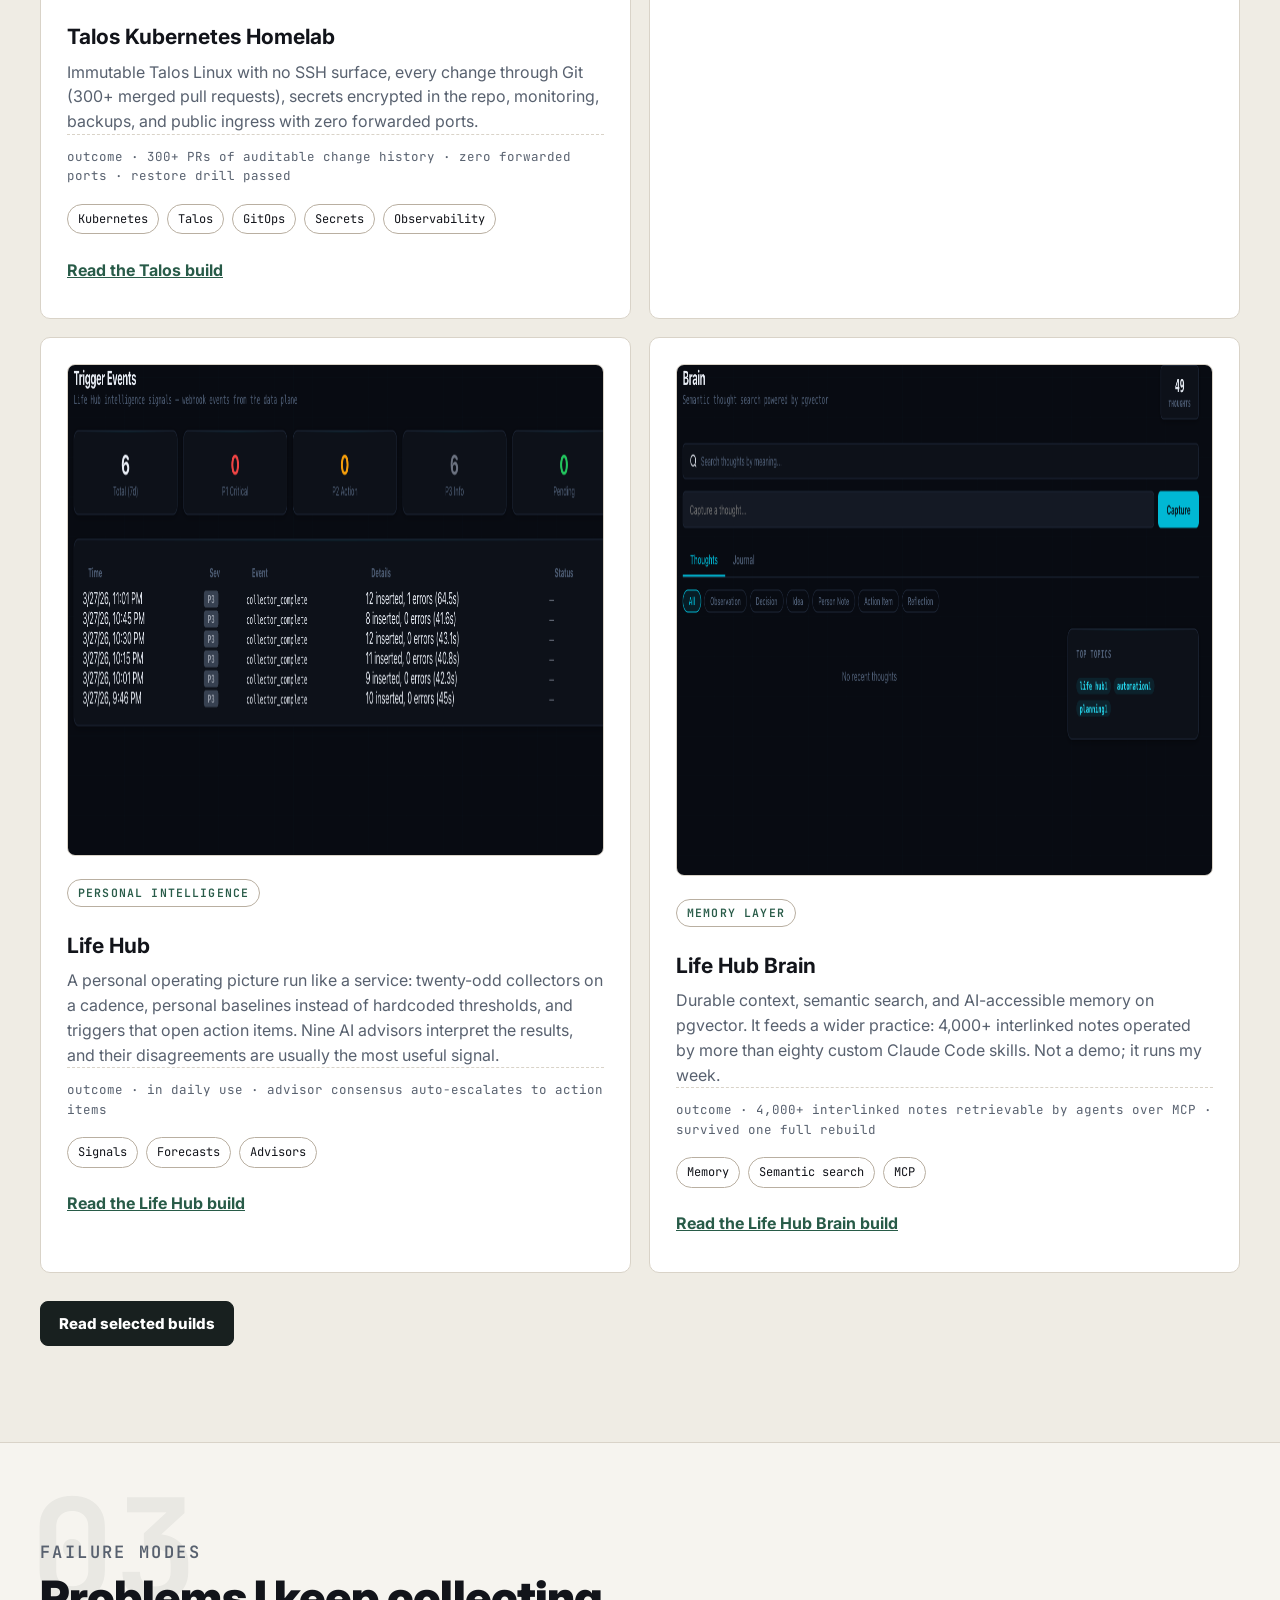
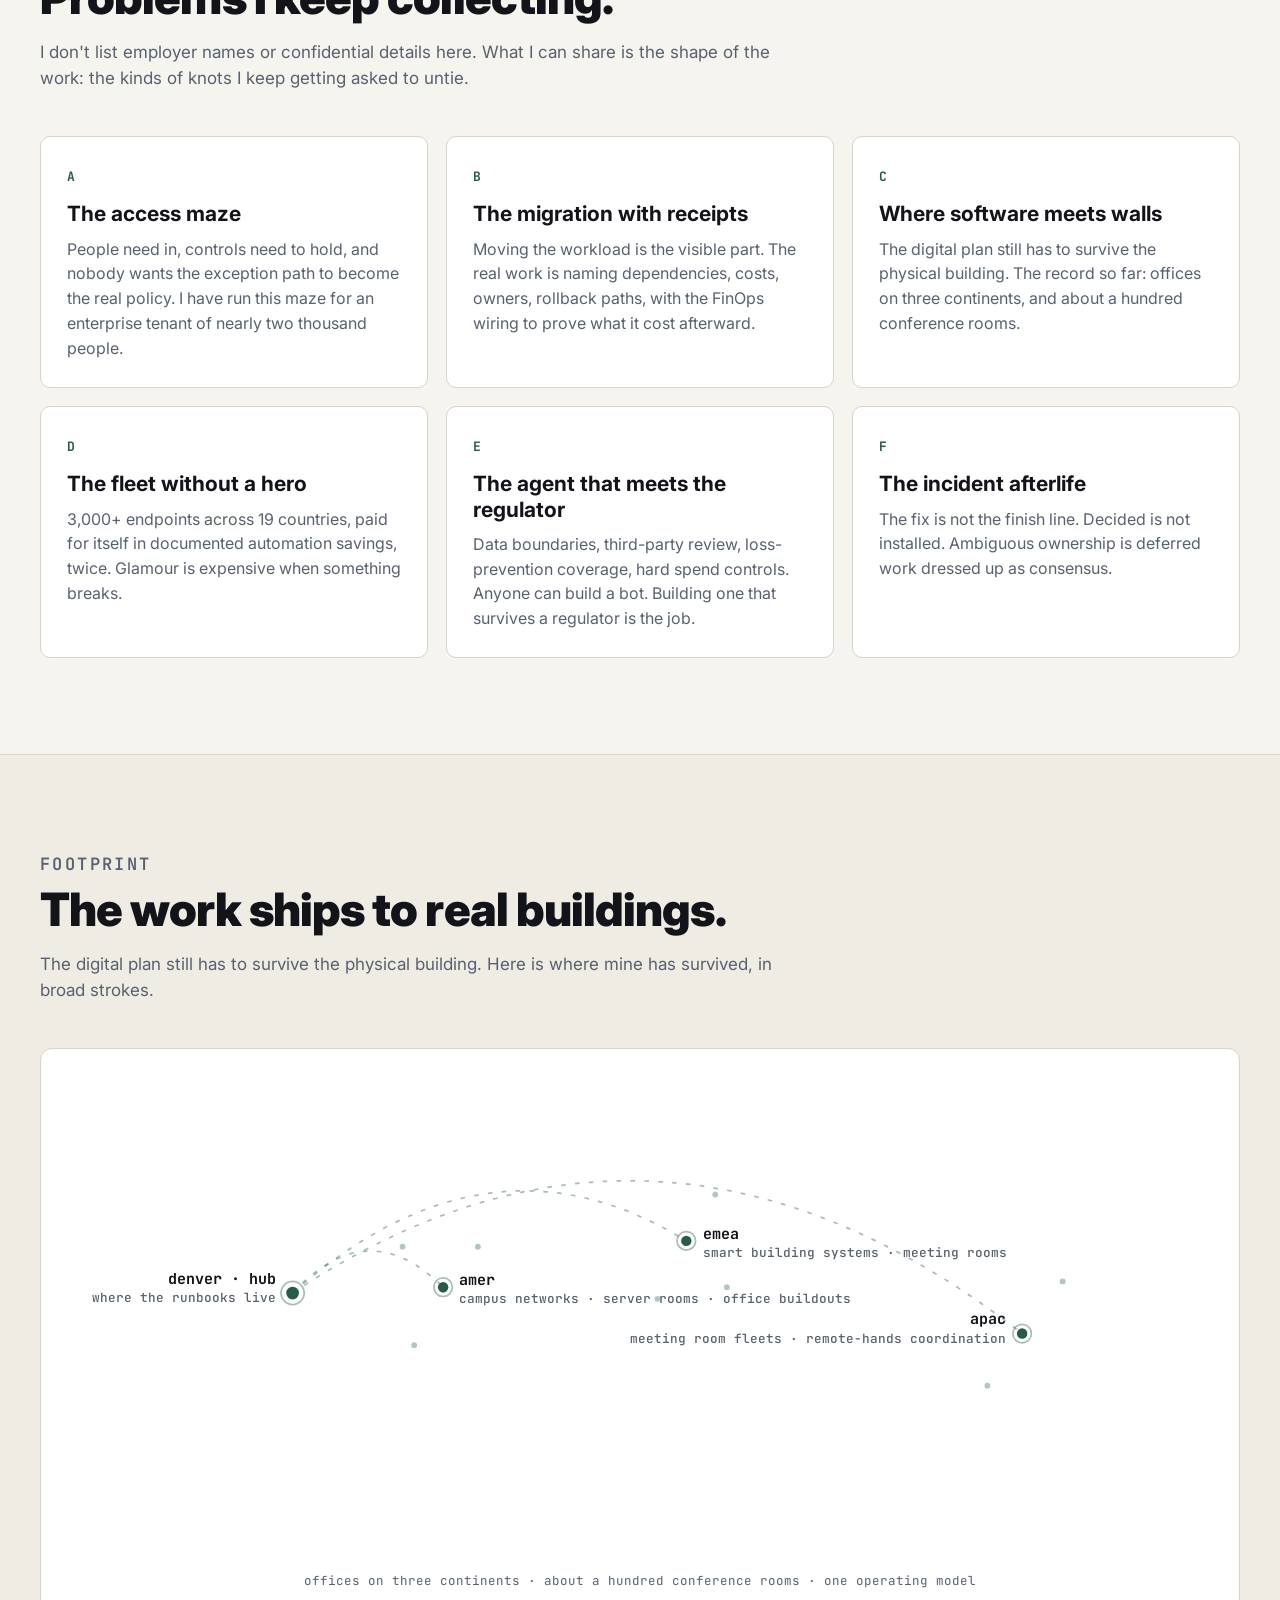
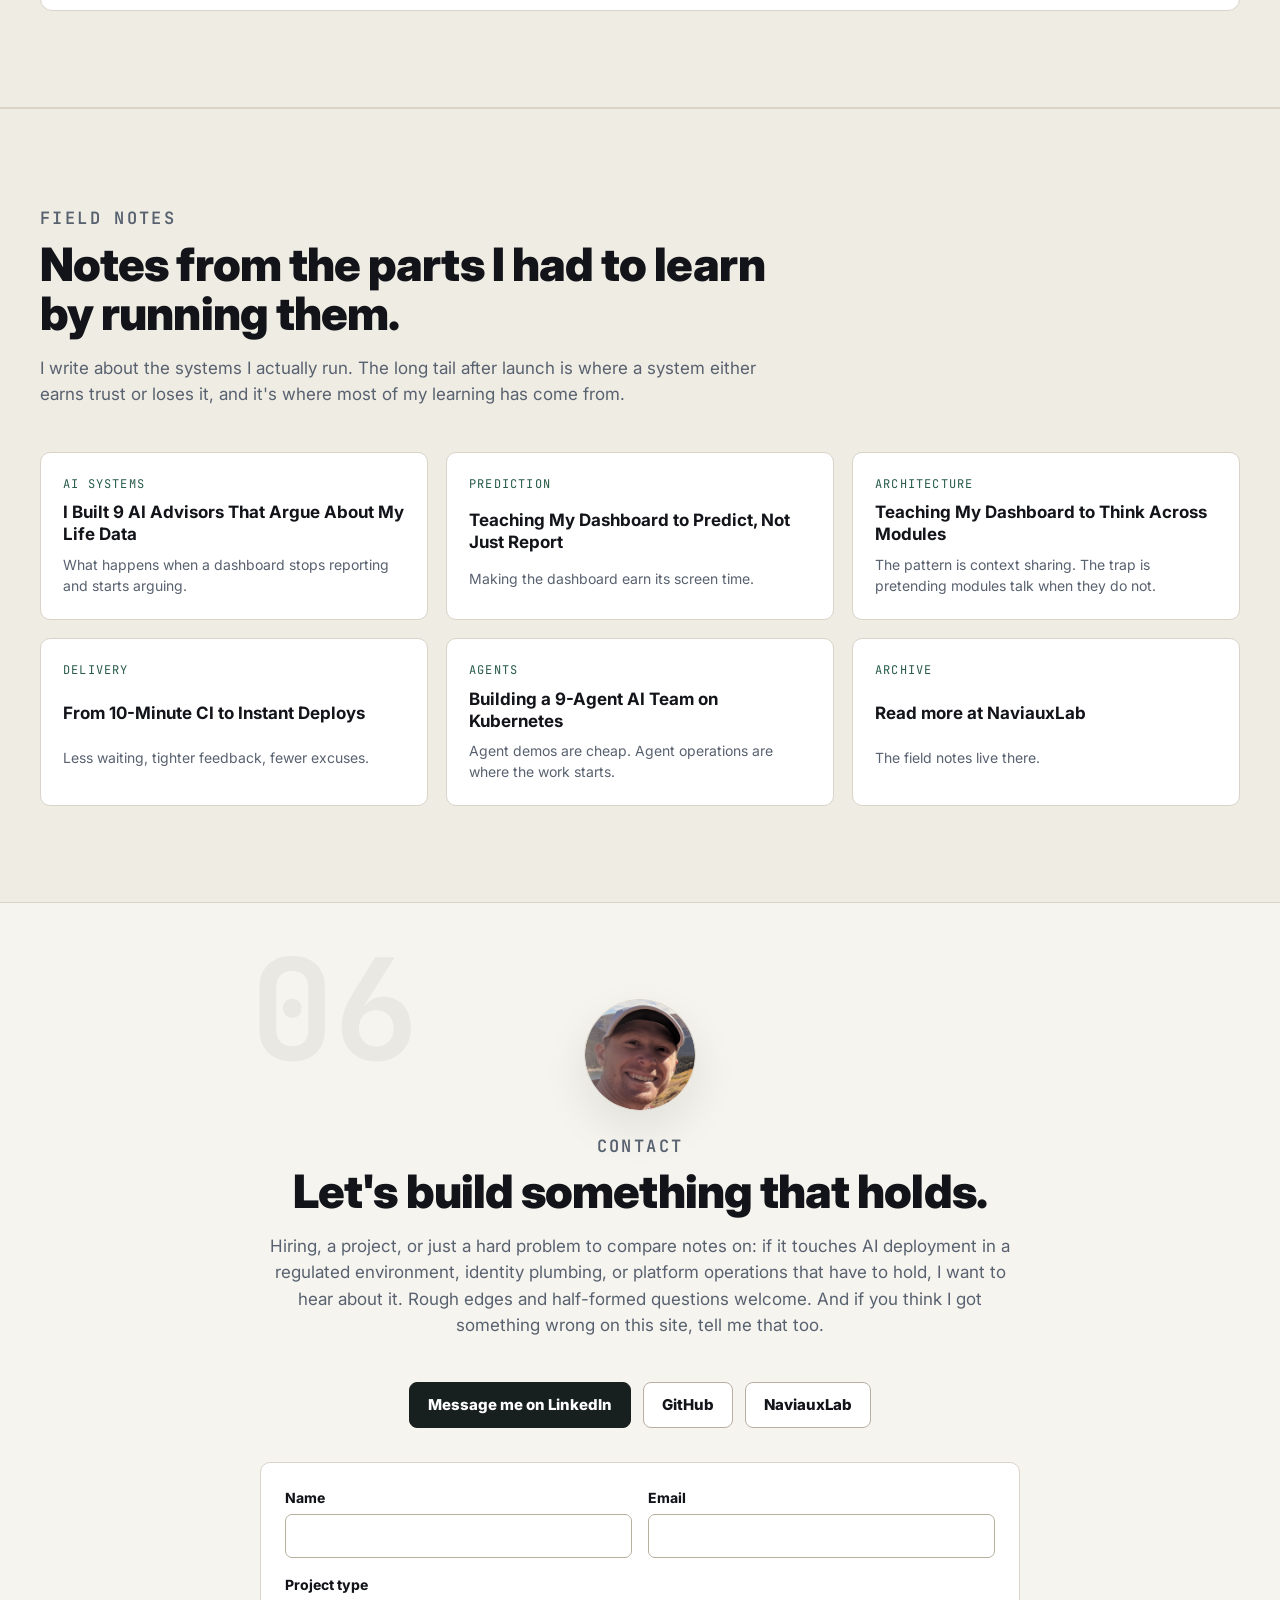
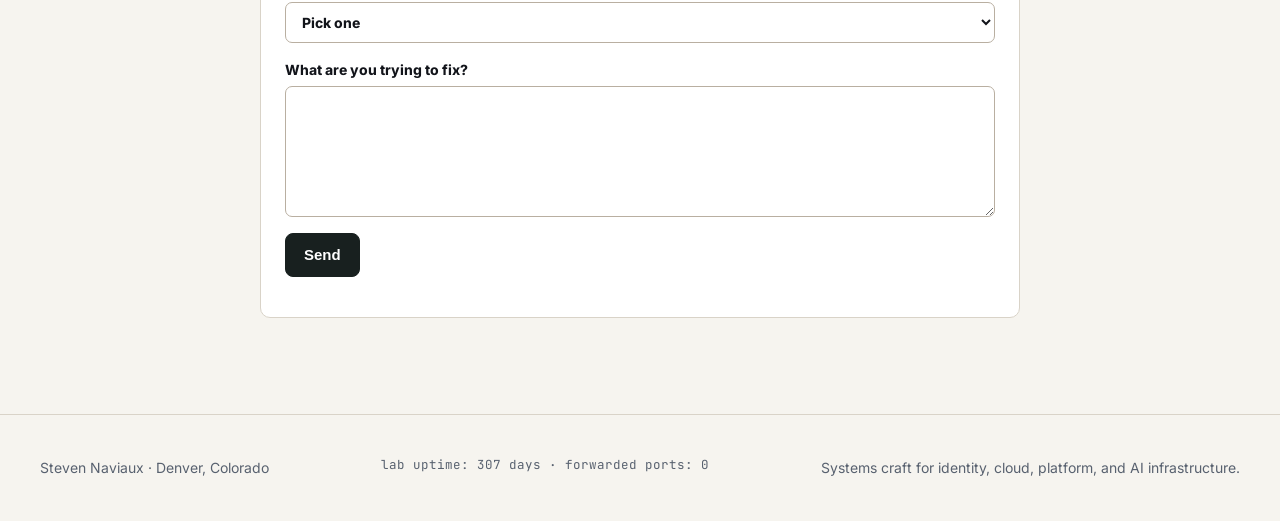
==== commit 0f70e472: "feat: strengthen portfolio proof and measurement" ====
--- a/index.html
+++ b/index.html
@@ -11,16 +11,20 @@
     <meta property="og:title" content="Steven Naviaux | Systems Craft">
     <meta property="og:description" content="Steven Naviaux is a systems engineer focused on identity, cloud infrastructure, and the operational layer of AI deployment: governance, cost discipline, observability, and agent operations.">
     <meta property="og:url" content="https://www.stevennaviaux.com/">
-    <meta property="og:image" content="https://www.stevennaviaux.com/assets/headshot.png">
-    <meta name="twitter:card" content="summary">
+    <meta property="og:image" content="https://www.stevennaviaux.com/assets/og-home.png">
+    <meta property="og:image:width" content="1200">
+    <meta property="og:image:height" content="630">
+    <meta property="og:image:alt" content="Steven Naviaux: I make messy systems easier to understand, operate, and trust.">
+    <meta name="twitter:card" content="summary_large_image">
     <meta name="twitter:title" content="Steven Naviaux | Systems Craft">
     <meta name="twitter:description" content="Steven Naviaux is a systems engineer focused on identity, cloud infrastructure, and the operational layer of AI deployment: governance, cost discipline, observability, and agent operations.">
-    <meta name="twitter:image" content="https://www.stevennaviaux.com/assets/headshot.png">
+    <meta name="twitter:image" content="https://www.stevennaviaux.com/assets/og-home.png">
+    <meta name="twitter:image:alt" content="Steven Naviaux: I make messy systems easier to understand, operate, and trust.">
     <link rel="icon" type="image/svg+xml" href="assets/favicon.svg">
     <link rel="preconnect" href="https://fonts.googleapis.com">
     <link rel="preconnect" href="https://fonts.gstatic.com" crossorigin>
     <link rel="stylesheet" href="https://fonts.googleapis.com/css2?family=Inter:wght@400..900&amp;family=JetBrains+Mono:wght@400;600;700&amp;display=swap">
-    <link rel="stylesheet" href="/assets/ux-fixes.css">
+    <link rel="stylesheet" href="/assets/ux-fixes.css?v=20260713">
     <style>
       :root {
         --ink: #12141a;
@@ -408,7 +412,7 @@
     </style>
     <script src="/assets/htmx.min.js" defer></script>
     <script src="/assets/site-ui.js" defer></script>
-    <script src="assets/contact-form.js" defer></script>
+    <script src="assets/contact-form.js?v=20260713" defer></script>
     <script type="application/ld+json">
       {
         "@context": "https://schema.org",
@@ -442,7 +446,7 @@
         ]
       }
     </script>
-    <script defer src="https://umami.naviauxlab.com/script.js" data-website-id="bd5ea328-8098-4c85-b3f9-f597d5456130" data-domains="www.stevennaviaux.com" integrity="sha384-KovSIPpdrAZNHs+M91d7FOrLat5rqcpTtQUq/GLIzYwAt+eN0EQHlgdUgm/0U2j+" crossorigin="anonymous"></script>
+    <script defer src="https://umami.naviauxlab.com/script.js" data-website-id="bd5ea328-8098-4c85-b3f9-f597d5456130" data-domains="www.stevennaviaux.com" data-exclude-search="true" data-exclude-hash="true" integrity="sha384-KovSIPpdrAZNHs+M91d7FOrLat5rqcpTtQUq/GLIzYwAt+eN0EQHlgdUgm/0U2j+" crossorigin="anonymous"></script>
 </head>
   <body class="portfolio-page live-mode" data-site-state="live">
     <a class="skip-link" href="#top">Skip to content</a>
@@ -454,7 +458,7 @@
       <a class="spine-node" href="#patterns" data-target="patterns"><i></i><span>failure modes</span></a>
       <a class="spine-node" href="#footprint" data-target="footprint"><i></i><span>footprint</span></a>
       <a class="spine-node" href="#writing" data-target="writing"><i></i><span>field notes</span></a>
-      <a class="spine-node" href="#contact" data-target="contact"><i></i><span>contact</span></a>
+      <a class="spine-node" href="#contact" data-target="contact" data-umami-event="contact-open" data-umami-event-location="home-spine"><i></i><span>contact</span></a>
     </nav>
     <div class="toast" id="toast" role="status" aria-live="polite"></div>
 
@@ -463,10 +467,10 @@
       <nav class="links" aria-label="Sections">
         <a href="#signal" data-nav-target="signal">Signal</a>
         <a href="#lab" data-nav-target="lab">Lab</a>
-        <a href="builds/">Builds</a>
+        <a href="builds/" data-umami-event="builds-open" data-umami-event-location="home-header">Builds</a>
         <a href="#patterns" data-nav-target="patterns">Failure modes</a>
         <a href="#writing" data-nav-target="writing">Field notes</a>
-        <a href="#contact" data-nav-target="contact">Contact</a>
+        <a href="#contact" data-nav-target="contact" data-umami-event="contact-open" data-umami-event-location="home-header">Contact</a>
       </nav>
       <div class="mobile-nav" id="mobile-nav-slot" data-close-url="/partials/nav/home-closed.html">
         <button
@@ -496,9 +500,9 @@
               I'm an infrastructure and security engineer working across identity, cloud, and the operational side of AI. By night I run a Kubernetes homelab like production and write about the decisions behind it.
             </p>
             <div class="actions">
-              <a class="button button-primary" href="https://www.linkedin.com/in/snaviaux/">LinkedIn</a>
-              <a class="button" href="https://github.com/snaviaux">GitHub</a>
-              <a class="button" href="https://steven.naviauxlab.com/">NaviauxLab</a>
+              <a class="button button-primary" href="#contact" data-umami-event="contact-open" data-umami-event-location="home-hero">Start a conversation</a>
+              <a class="button" href="https://github.com/snaviaux" data-umami-event="profile-link-click" data-umami-event-destination="github" data-umami-event-location="home-hero">GitHub</a>
+              <a class="button" href="https://steven.naviauxlab.com/" data-umami-event="profile-link-click" data-umami-event-destination="naviauxlab" data-umami-event-location="home-hero">NaviauxLab</a>
             </div>
             <p class="hint">
               <span class="hint-fine">the background is live. move your cursor, click near a node</span>
@@ -573,12 +577,13 @@
           </div>
           <div class="grid2 reveal-stagger">
             <article class="card">
-              <img class="shot" src="assets/lab-infra.png" alt="Infrastructure dashboard showing cluster health, nodes, pods, namespaces, and ingress status.">
+              <img class="shot" src="assets/lab-infra.png" alt="Infrastructure dashboard showing cluster health, nodes, pods, namespaces, and ingress status." width="1140" height="692" loading="lazy" decoding="async">
               <span class="plabel">Home infrastructure</span>
               <h3>Talos Kubernetes Homelab</h3>
               <p>Immutable Talos Linux with no SSH surface, every change through Git (300+ merged pull requests), secrets encrypted in the repo, monitoring, backups, and public ingress with zero forwarded ports.</p>
               <p class="outcome">300+ PRs of auditable change history · zero forwarded ports · restore drill passed</p>
               <ul class="tags"><li>Kubernetes</li><li>Talos</li><li>GitOps</li><li>Secrets</li><li>Observability</li></ul>
+              <a class="quiet-link card-proof-link" href="builds/#talos" data-umami-event="builds-open" data-umami-event-location="home-lab-card" data-umami-event-build="talos">Read the Talos build</a>
             </article>
             <article class="card">
               <span class="plabel">Agent operations</span>
@@ -586,26 +591,29 @@
               <p>More than a dozen agents on the open-source platform run as real infrastructure on my cluster: persistent workspaces, an execution policy with WIP caps, and Mission Control, the task-state dashboard I built as a sidecar. The demo is easy. The operating model is the product.</p>
               <p class="outcome">a dozen-plus agents in daily operation · audited across six failure modes with cost + latency telemetry</p>
               <ul class="tags"><li>Agents</li><li>Workspaces</li><li>MCP</li><li>Task state</li></ul>
+              <a class="quiet-link card-proof-link" href="builds/#openclaw" data-umami-event="builds-open" data-umami-event-location="home-lab-card" data-umami-event-build="openclaw">Read the OpenClaw build</a>
             </article>
             <article class="card">
-              <img class="shot" src="assets/lab-triggers.png" alt="Mission Control trigger events view showing Life Hub intelligence signals and collector status.">
+              <img class="shot" src="assets/lab-triggers.png" alt="Mission Control trigger events view showing Life Hub intelligence signals and collector status." width="1140" height="492" loading="lazy" decoding="async">
               <span class="plabel">Personal intelligence</span>
               <h3>Life Hub</h3>
               <p>A personal operating picture run like a service: twenty-odd collectors on a cadence, personal baselines instead of hardcoded thresholds, and triggers that open action items. Nine AI advisors interpret the results, and their disagreements are usually the most useful signal.</p>
               <p class="outcome">in daily use · advisor consensus auto-escalates to action items</p>
               <ul class="tags"><li>Signals</li><li>Forecasts</li><li>Advisors</li></ul>
+              <a class="quiet-link card-proof-link" href="builds/#life-hub" data-umami-event="builds-open" data-umami-event-location="home-lab-card" data-umami-event-build="life-hub">Read the Life Hub build</a>
             </article>
             <article class="card">
-              <img class="shot" src="assets/lab-brain.png" alt="Semantic thought search interface with topic filters and search controls.">
+              <img class="shot" src="assets/lab-brain.png" alt="Semantic thought search interface with topic filters and search controls." width="1140" height="512" loading="lazy" decoding="async">
               <span class="plabel">Memory layer</span>
               <h3>Life Hub Brain</h3>
               <p>Durable context, semantic search, and AI-accessible memory on pgvector. It feeds a wider practice: 4,000+ interlinked notes operated by more than eighty custom Claude Code skills. Not a demo; it runs my week.</p>
               <p class="outcome">4,000+ interlinked notes retrievable by agents over MCP · survived one full rebuild</p>
               <ul class="tags"><li>Memory</li><li>Semantic search</li><li>MCP</li></ul>
+              <a class="quiet-link card-proof-link" href="builds/#brain" data-umami-event="builds-open" data-umami-event-location="home-lab-card" data-umami-event-build="brain">Read the Life Hub Brain build</a>
             </article>
           </div>
           <div class="actions reveal" style="margin-top: 28px;">
-            <a class="button button-primary" href="builds/">Read selected builds</a>
+            <a class="button button-primary" href="builds/" data-umami-event="builds-open" data-umami-event-location="home-lab">Read selected builds</a>
           </div>
         </div>
       </section>
@@ -690,12 +698,12 @@
             <p>I write about the systems I actually run. The long tail after launch is where a system either earns trust or loses it, and it's where most of my learning has come from.</p>
           </div>
           <div class="grid3 reveal-stagger">
-            <a class="writing-card" href="https://steven.naviauxlab.com/blog/i-built-9-ai-advisors-that-argue-about-my-life-data/"><span>AI systems</span><strong>I Built 9 AI Advisors That Argue About My Life Data</strong><small>What happens when a dashboard stops reporting and starts arguing.</small></a>
-            <a class="writing-card" href="https://steven.naviauxlab.com/blog/teaching-my-dashboard-to-predict-not-just-report/"><span>Prediction</span><strong>Teaching My Dashboard to Predict, Not Just Report</strong><small>Making the dashboard earn its screen time.</small></a>
-            <a class="writing-card" href="https://steven.naviauxlab.com/blog/teaching-my-dashboard-to-think-across-modules/"><span>Architecture</span><strong>Teaching My Dashboard to Think Across Modules</strong><small>The pattern is context sharing. The trap is pretending modules talk when they do not.</small></a>
-            <a class="writing-card" href="https://steven.naviauxlab.com/blog/shipping-fast-on-a-side-project-from-10-minute-ci-to-instant-deploys/"><span>Delivery</span><strong>From 10-Minute CI to Instant Deploys</strong><small>Less waiting, tighter feedback, fewer excuses.</small></a>
-            <a class="writing-card" href="https://steven.naviauxlab.com/blog/building-a-9-agent-ai-team-on-kubernetes-the-complete-guide/"><span>Agents</span><strong>Building a 9-Agent AI Team on Kubernetes</strong><small>Agent demos are cheap. Agent operations are where the work starts.</small></a>
-            <a class="writing-card" href="https://steven.naviauxlab.com/"><span>Archive</span><strong>Read more at NaviauxLab</strong><small>The field notes live there.</small></a>
+            <a class="writing-card" href="https://steven.naviauxlab.com/blog/i-built-9-ai-advisors-that-argue-about-my-life-data/" data-umami-event="field-note-open" data-umami-event-note="ai-advisors" data-umami-event-topic="ai-systems"><span>AI systems</span><strong>I Built 9 AI Advisors That Argue About My Life Data</strong><small>What happens when a dashboard stops reporting and starts arguing.</small></a>
+            <a class="writing-card" href="https://steven.naviauxlab.com/blog/teaching-my-dashboard-to-predict-not-just-report/" data-umami-event="field-note-open" data-umami-event-note="dashboard-prediction" data-umami-event-topic="prediction"><span>Prediction</span><strong>Teaching My Dashboard to Predict, Not Just Report</strong><small>Making the dashboard earn its screen time.</small></a>
+            <a class="writing-card" href="https://steven.naviauxlab.com/blog/teaching-my-dashboard-to-think-across-modules/" data-umami-event="field-note-open" data-umami-event-note="cross-module-context" data-umami-event-topic="architecture"><span>Architecture</span><strong>Teaching My Dashboard to Think Across Modules</strong><small>The pattern is context sharing. The trap is pretending modules talk when they do not.</small></a>
+            <a class="writing-card" href="https://steven.naviauxlab.com/blog/shipping-fast-on-a-side-project-from-10-minute-ci-to-instant-deploys/" data-umami-event="field-note-open" data-umami-event-note="instant-deploys" data-umami-event-topic="delivery"><span>Delivery</span><strong>From 10-Minute CI to Instant Deploys</strong><small>Less waiting, tighter feedback, fewer excuses.</small></a>
+            <a class="writing-card" href="https://steven.naviauxlab.com/blog/building-a-9-agent-ai-team-on-kubernetes-the-complete-guide/" data-umami-event="field-note-open" data-umami-event-note="agent-team" data-umami-event-topic="agents"><span>Agents</span><strong>Building a 9-Agent AI Team on Kubernetes</strong><small>Agent demos are cheap. Agent operations are where the work starts.</small></a>
+            <a class="writing-card" href="https://steven.naviauxlab.com/" data-umami-event="field-note-open" data-umami-event-note="archive" data-umami-event-topic="archive"><span>Archive</span><strong>Read more at NaviauxLab</strong><small>The field notes live there.</small></a>
           </div>
         </div>
       </section>
@@ -703,15 +711,15 @@
       <section class="block contact" id="contact">
         <div class="inner">
           <div class="section-head reveal" data-num="06">
-            <img class="contact-headshot" src="assets/headshot.png" alt="Steven Naviaux" width="112" height="112">
+            <img class="contact-headshot" src="assets/headshot.png" alt="Steven Naviaux" width="112" height="112" loading="lazy" decoding="async">
             <p class="eyebrow">Contact</p>
             <h2>Let's build something that holds.</h2>
             <p>Hiring, a project, or just a hard problem to compare notes on: if it touches AI deployment in a regulated environment, identity plumbing, or platform operations that have to hold, I want to hear about it. Rough edges and half-formed questions welcome. And if you think I got something wrong on this site, tell me that too.</p>
           </div>
           <div class="contact-links reveal">
-            <a class="button button-primary" href="https://www.linkedin.com/in/snaviaux/">LinkedIn</a>
-            <a class="button" href="https://github.com/snaviaux">GitHub</a>
-            <a class="button" href="https://steven.naviauxlab.com/">NaviauxLab</a>
+            <a class="button button-primary" href="https://www.linkedin.com/in/snaviaux/" data-umami-event="profile-link-click" data-umami-event-destination="linkedin" data-umami-event-location="home-contact">Message me on LinkedIn</a>
+            <a class="button" href="https://github.com/snaviaux" data-umami-event="profile-link-click" data-umami-event-destination="github" data-umami-event-location="home-contact">GitHub</a>
+            <a class="button" href="https://steven.naviauxlab.com/" data-umami-event="profile-link-click" data-umami-event-destination="naviauxlab" data-umami-event-location="home-contact">NaviauxLab</a>
           </div>
           <form
             class="lead-form reveal"
--- a/assets/ux-fixes.css
+++ b/assets/ux-fixes.css
@@ -84,6 +84,13 @@
   opacity: 1;
 }
 
+.card-proof-link {
+  min-height: 44px;
+  display: inline-flex;
+  align-items: center;
+  margin-top: 14px;
+}
+
 .hint-coarse {
   display: none;
 }
@@ -158,6 +165,41 @@
   color: var(--muted);
 }
 
+.build-receipts {
+  margin-top: 26px;
+  padding-top: 20px;
+  border-top: 1px solid var(--line);
+}
+
+.build-receipts > p:not(.build-receipts-label) {
+  max-width: 70ch;
+  margin: 0 0 14px;
+  color: var(--muted);
+}
+
+.build-receipts-label {
+  margin: 0 0 8px;
+  color: var(--forest);
+  font: 700 12px/1.2 var(--mono);
+  letter-spacing: 0.1em;
+  text-transform: uppercase;
+}
+
+.build-receipt-links {
+  display: flex;
+  flex-wrap: wrap;
+  align-items: center;
+  gap: 8px 18px;
+}
+
+.build-receipt-links .quiet-link {
+  min-height: 44px;
+  display: inline-flex;
+  align-items: center;
+  color: var(--forest);
+  font-weight: 700;
+}
+
 @media (pointer: coarse) {
   .hint-fine {
     display: none;
@@ -240,6 +282,15 @@
   #build-detail {
     scroll-margin-top: 80px;
   }
+
+  .build-receipt-links {
+    flex-direction: column;
+    align-items: stretch;
+  }
+
+  .build-receipt-links a {
+    width: 100%;
+  }
 }
 
 @media (prefers-reduced-motion: reduce) {
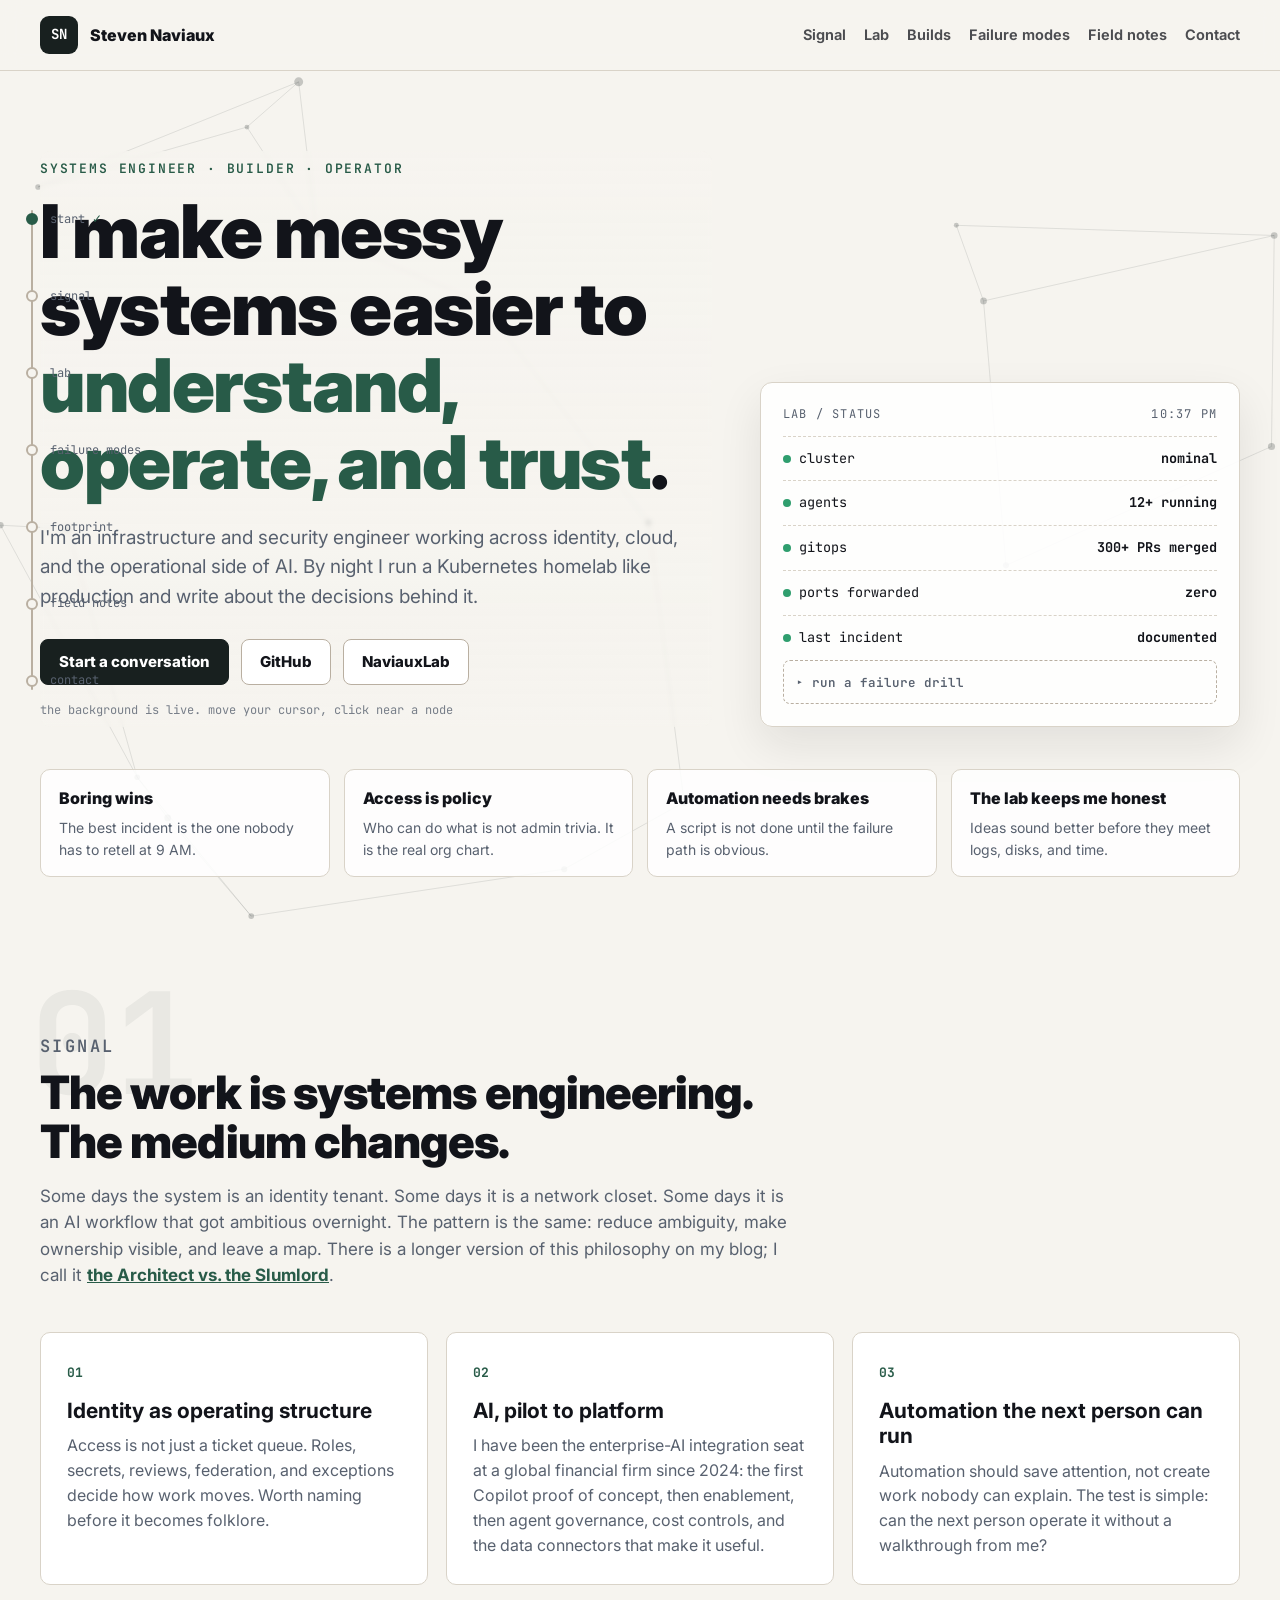
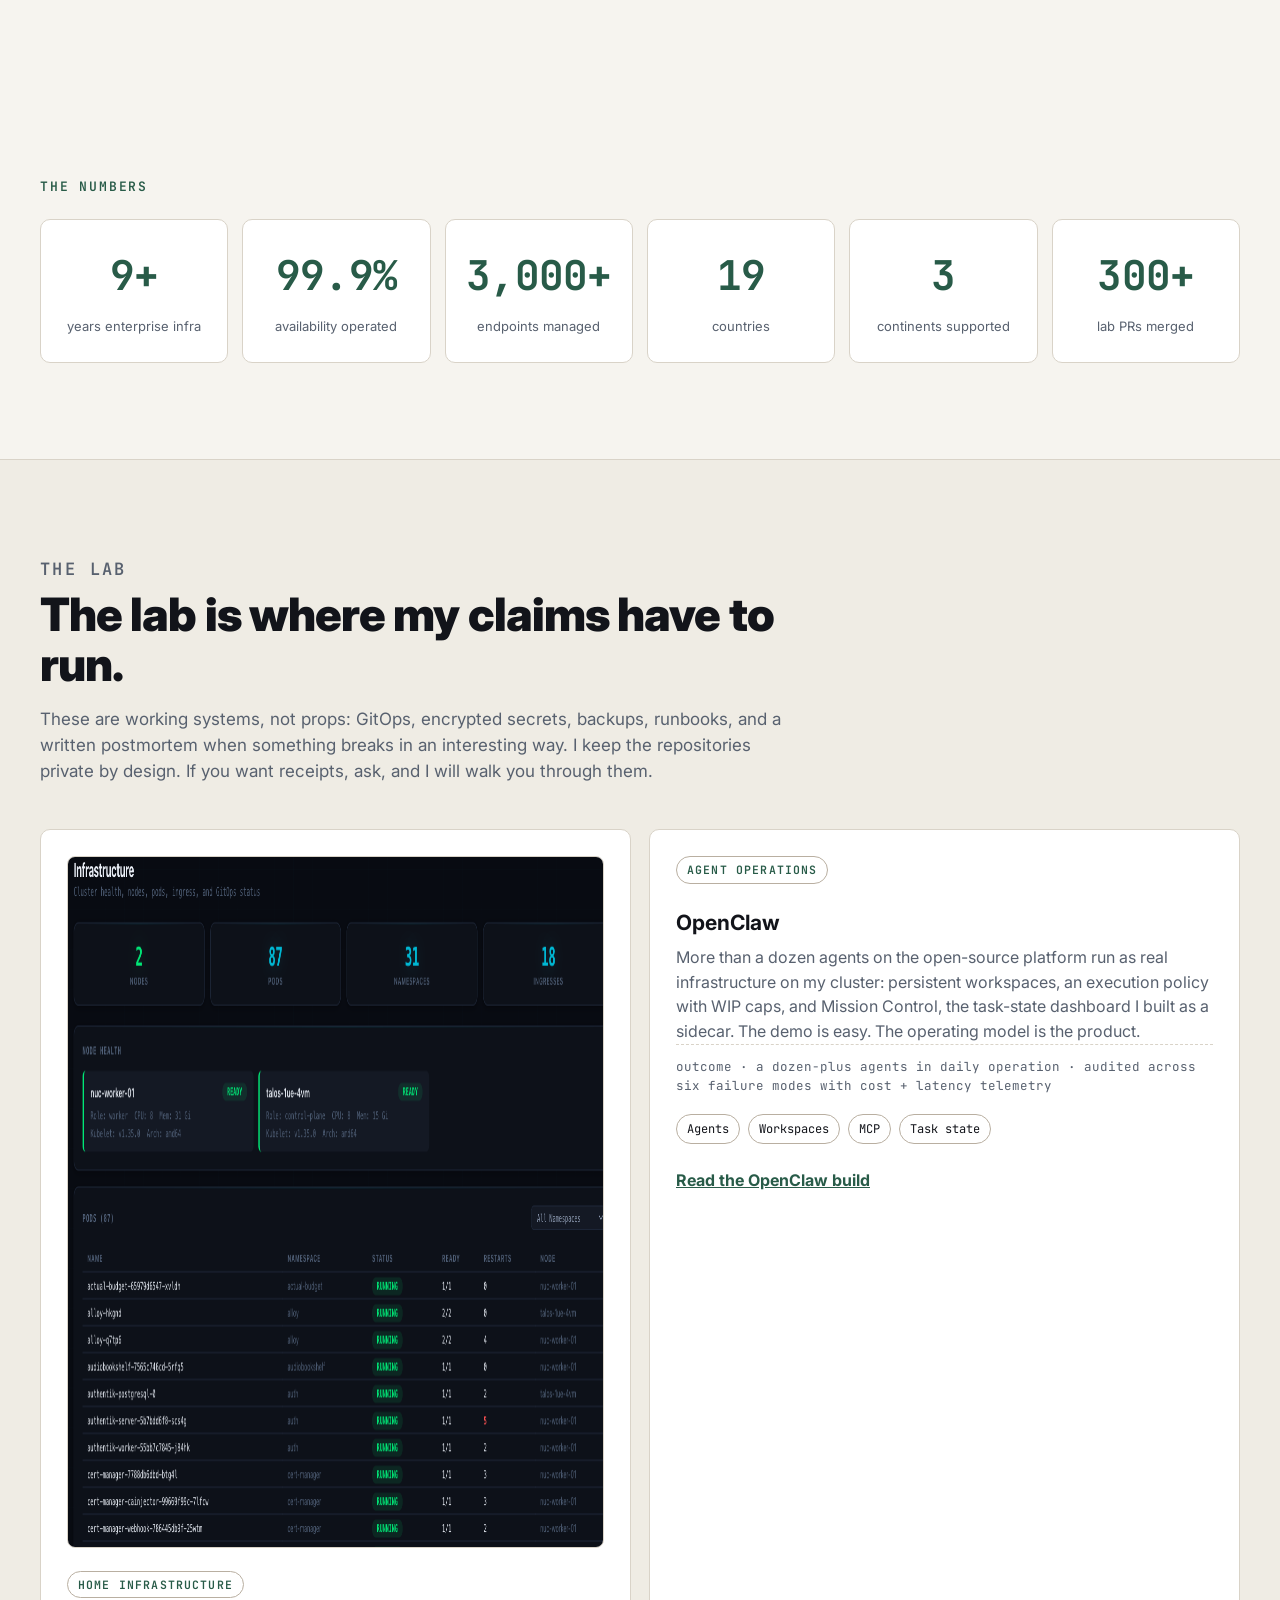
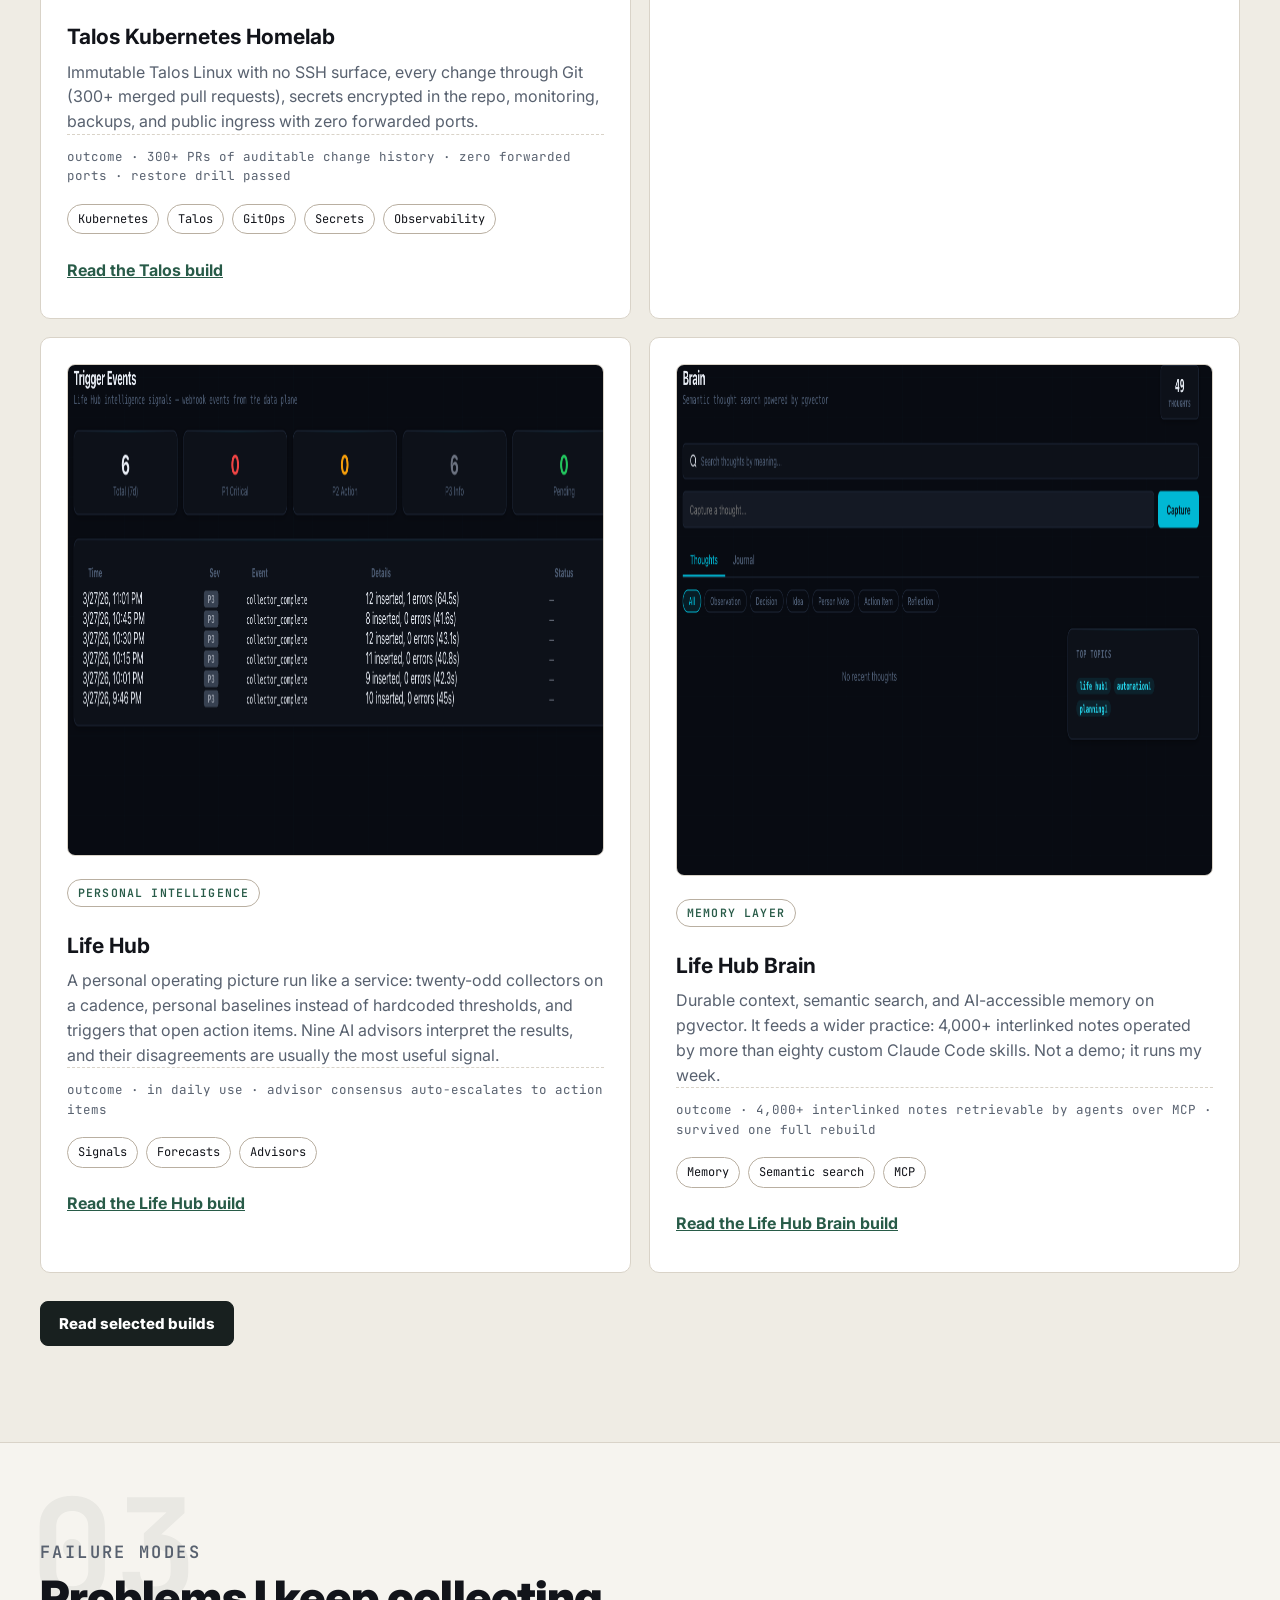
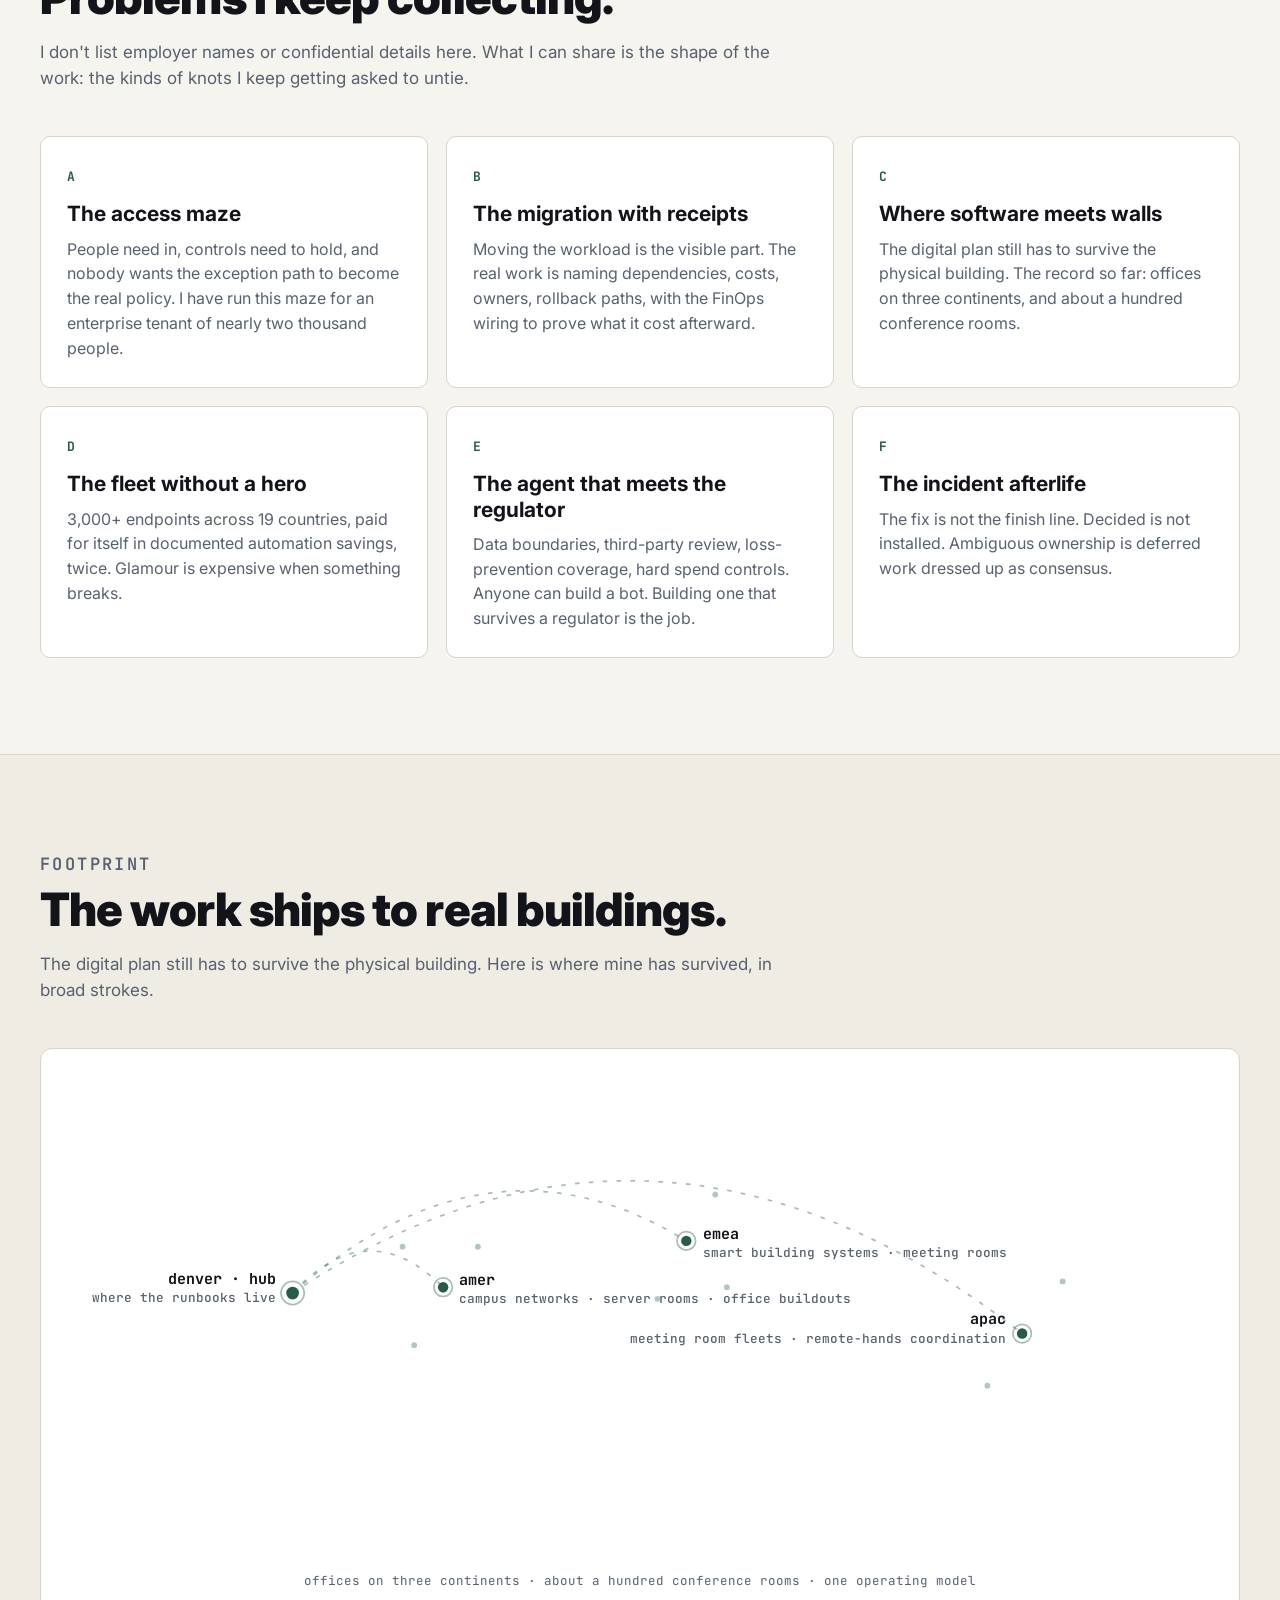
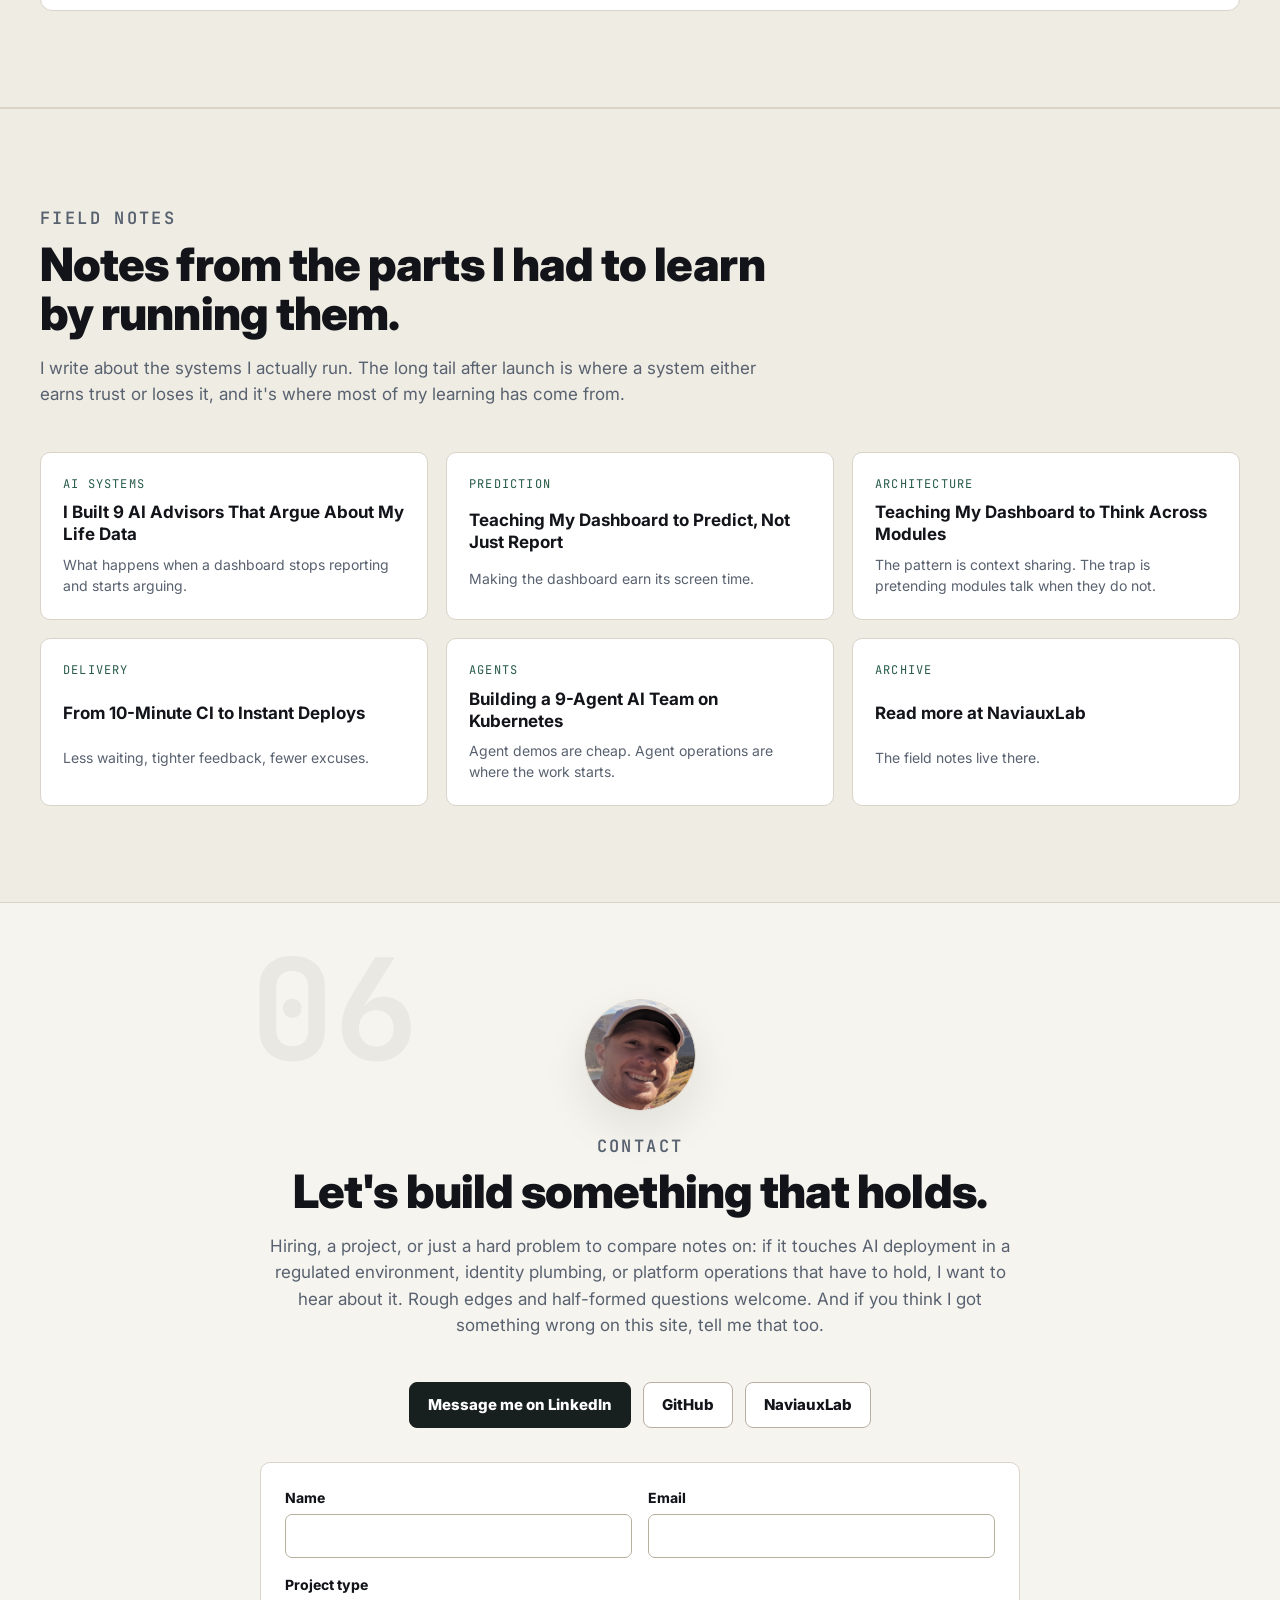
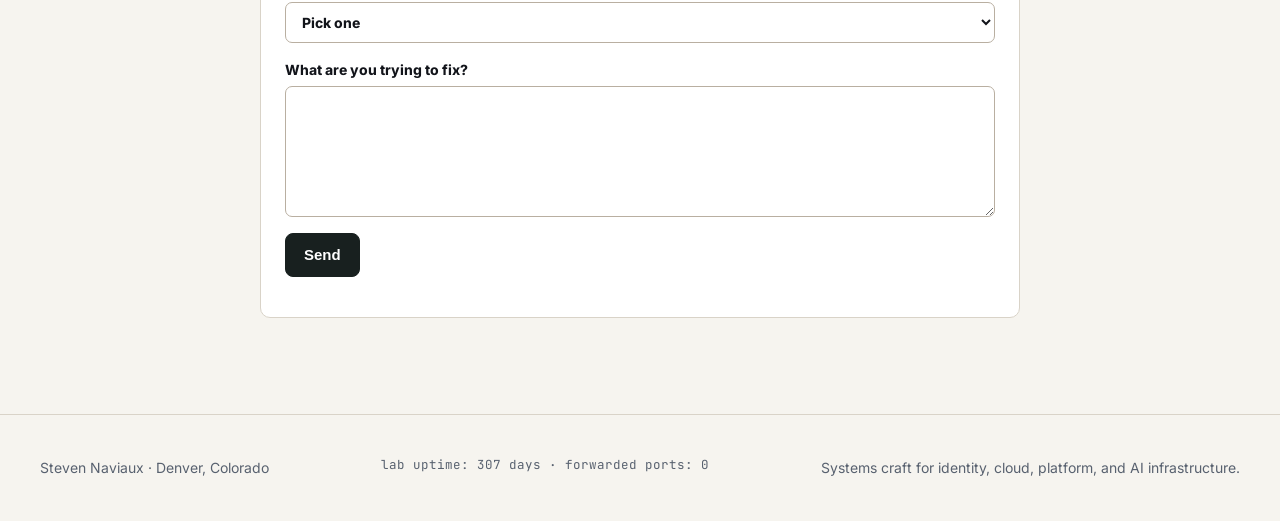
==== commit 433b110d: "Remove obsolete launch workflow" ====
--- a/index.html
+++ b/index.html
@@ -448,7 +448,7 @@
     </script>
     <script defer src="https://umami.naviauxlab.com/script.js" data-website-id="bd5ea328-8098-4c85-b3f9-f597d5456130" data-domains="www.stevennaviaux.com" data-exclude-search="true" data-exclude-hash="true" integrity="sha384-KovSIPpdrAZNHs+M91d7FOrLat5rqcpTtQUq/GLIzYwAt+eN0EQHlgdUgm/0U2j+" crossorigin="anonymous"></script>
 </head>
-  <body class="portfolio-page live-mode" data-site-state="live">
+  <body class="portfolio-page">
     <a class="skip-link" href="#top">Skip to content</a>
     <nav class="spine" aria-label="Page progress">
       <div class="spine-line"><div class="spine-fill"></div></div>
